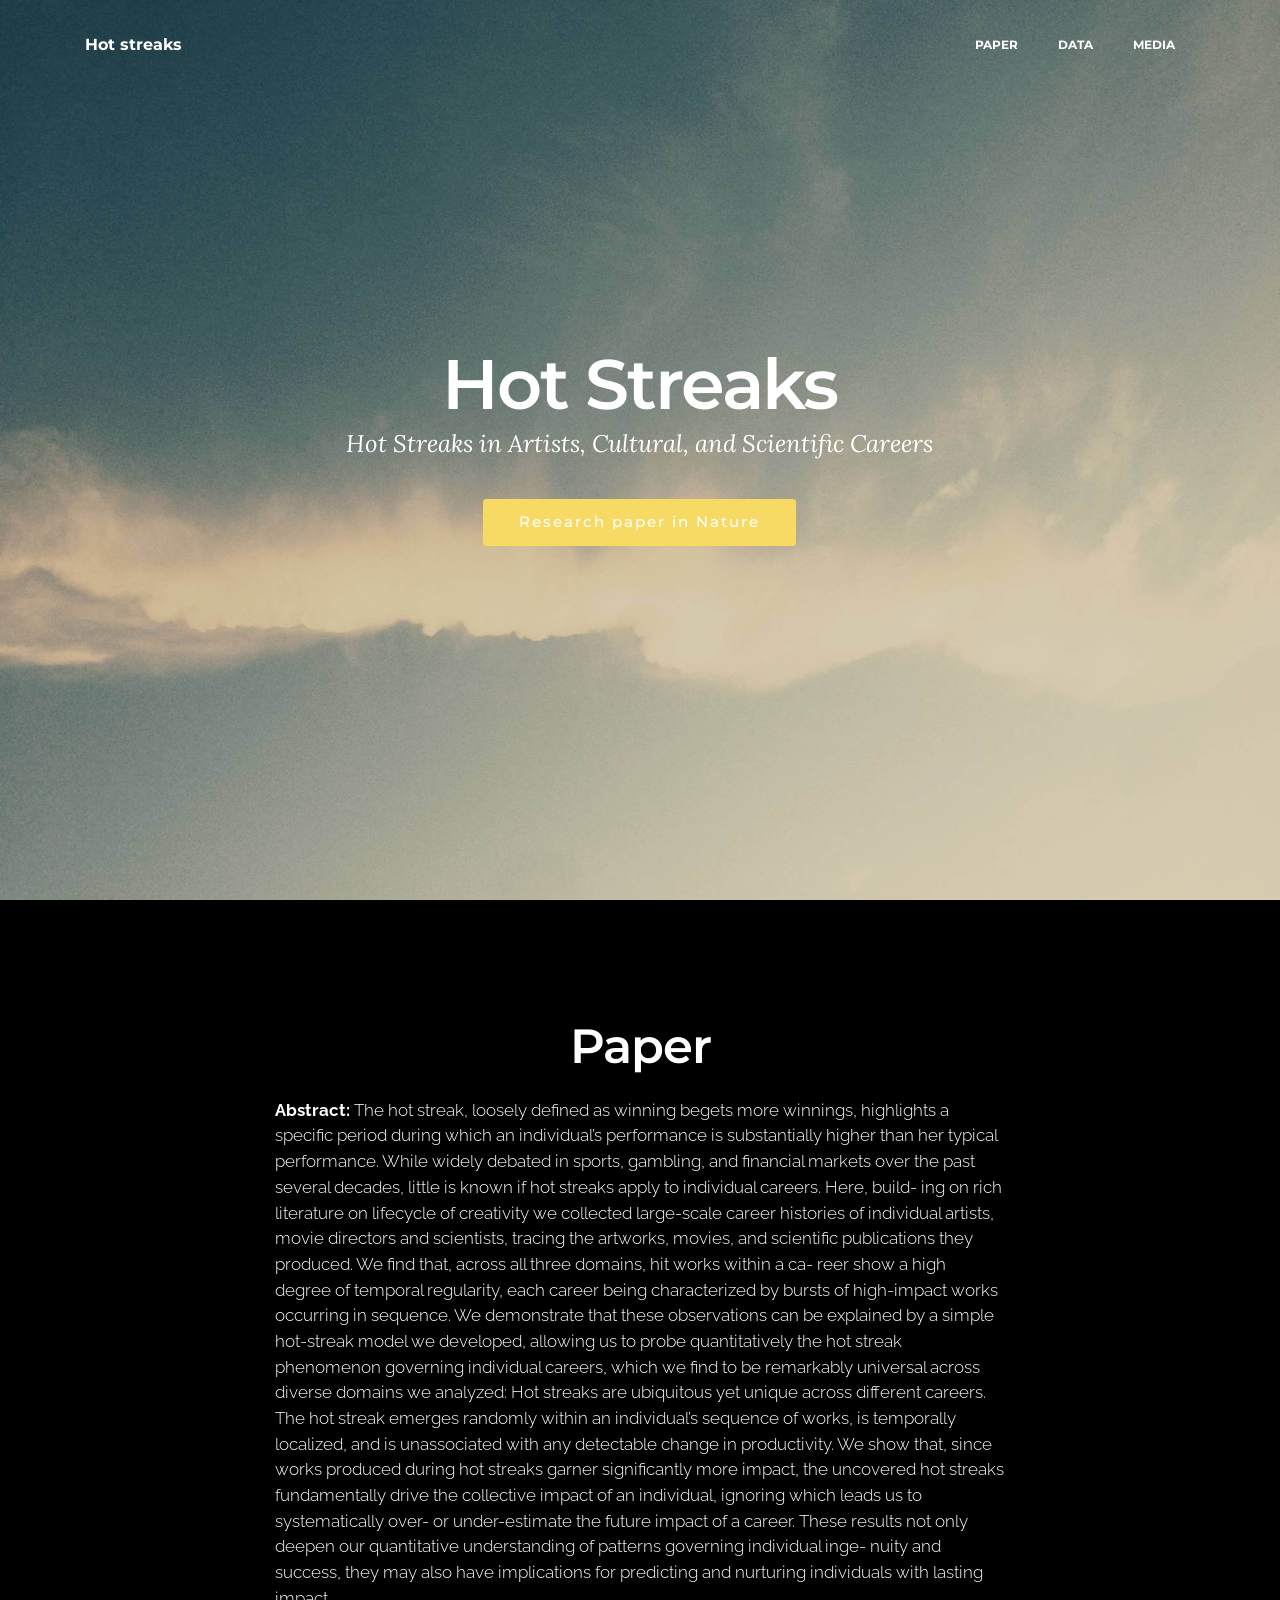
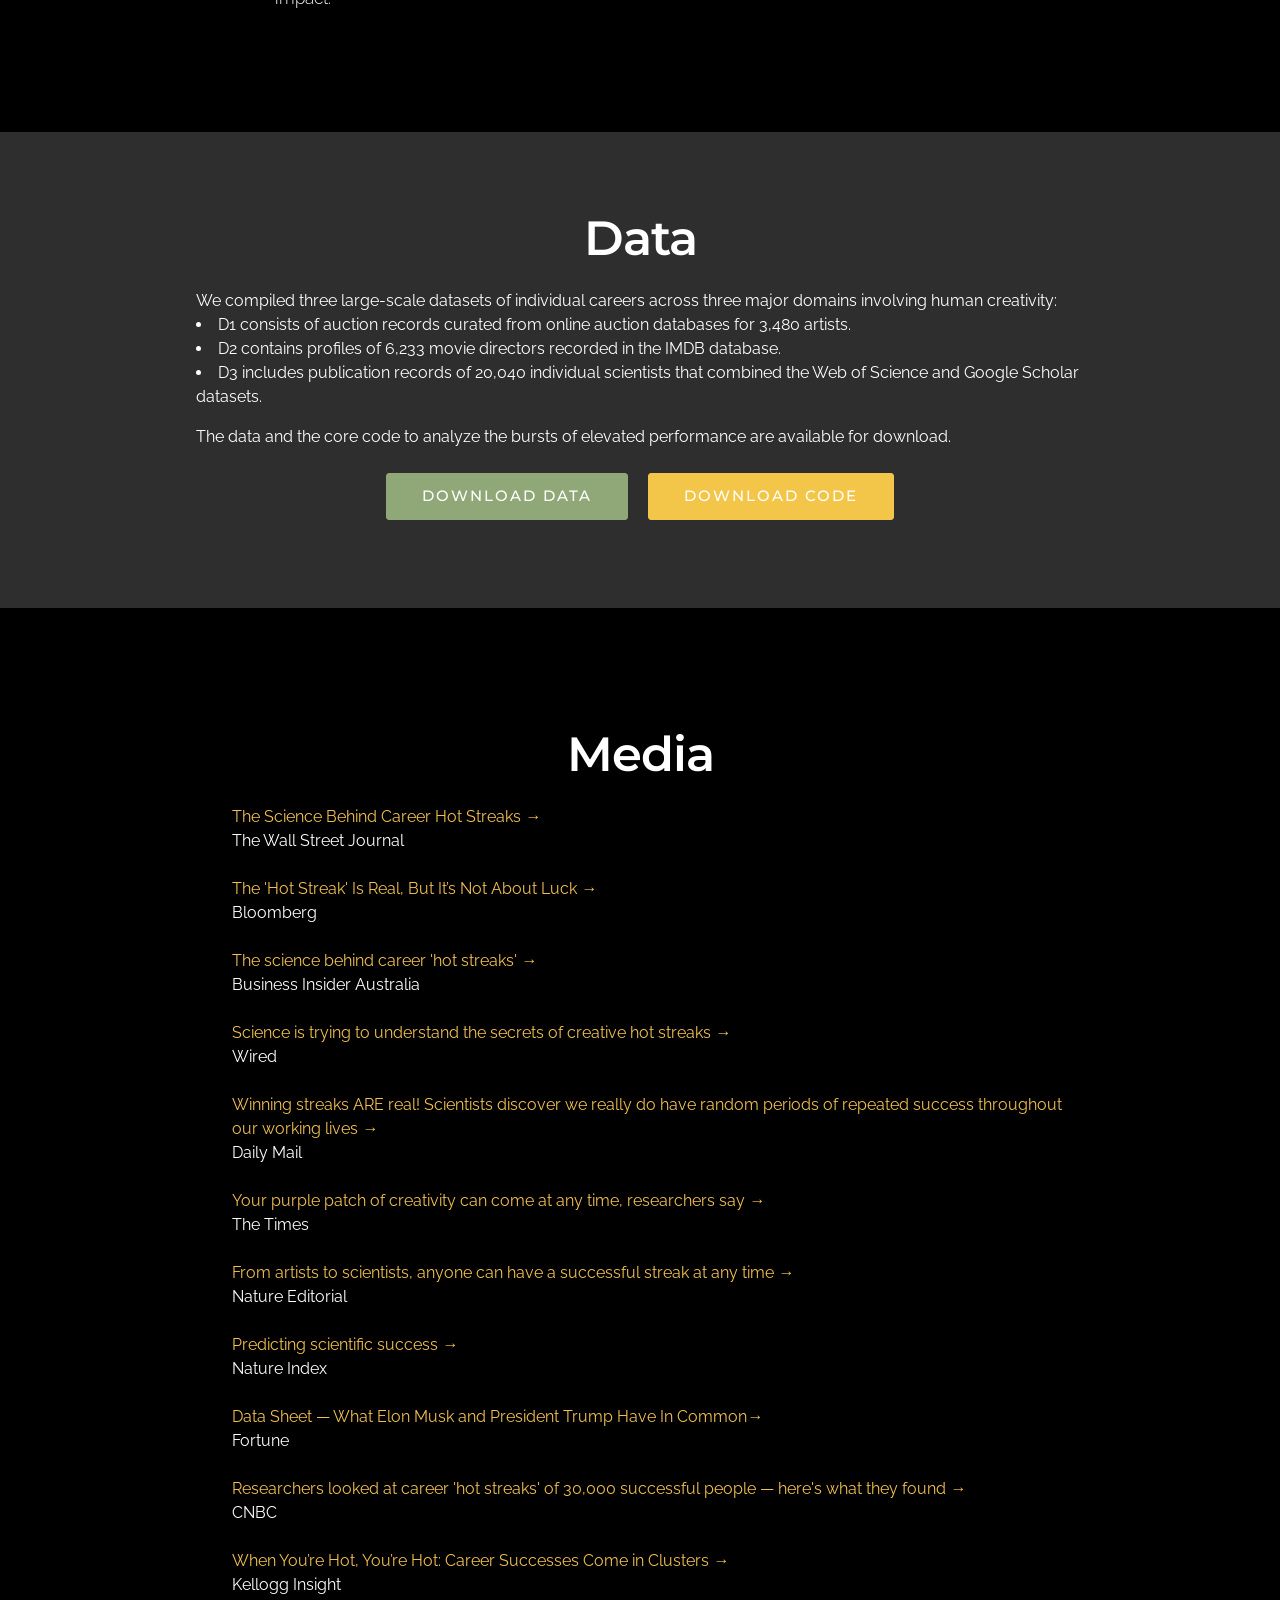
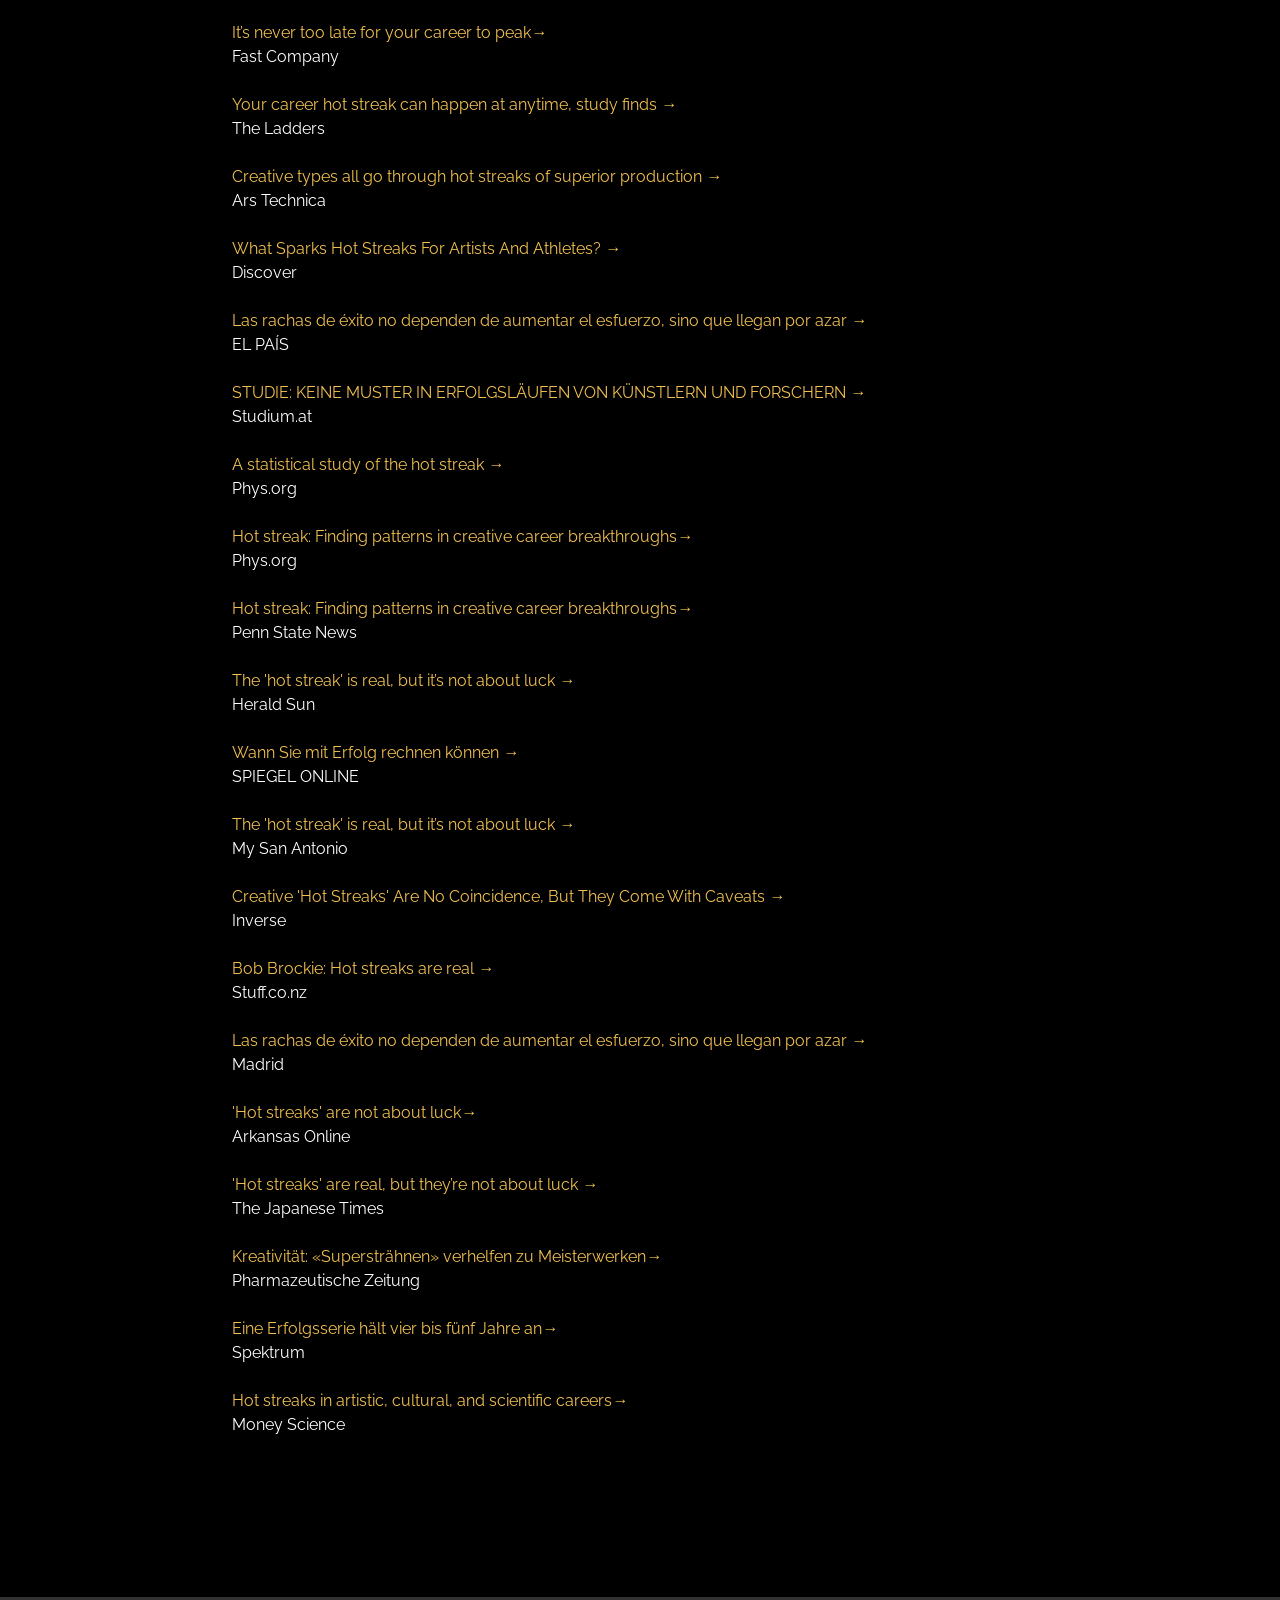
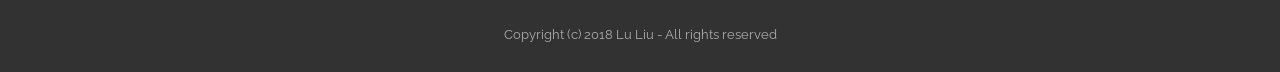
==== index.html @ cffd8dc0 "update" ====
<!DOCTYPE html>
<html >
<head>
  <!-- Site made with Mobirise Website Builder v4.7.2, https://mobirise.com -->
  <meta charset="UTF-8">
  <meta http-equiv="X-UA-Compatible" content="IE=edge">
  <meta name="viewport" content="width=device-width, initial-scale=1, minimum-scale=1">
  <meta name="description" content="">
  <title>Hot streaks</title>
  <link rel="stylesheet" href="assets/et-line-font-plugin/style.css">
  <link rel="stylesheet" href="https://fonts.googleapis.com/css?family=Montserrat:400,700">
  <link rel="stylesheet" href="https://fonts.googleapis.com/css?family=Raleway:100,100i,200,200i,300,300i,400,400i,500,500i,600,600i,700,700i,800,800i,900,900i">
  <link rel="stylesheet" href="https://fonts.googleapis.com/css?family=Lora:400,700,400italic,700italic&subset=latin">
  <link rel="stylesheet" href="assets/tether/tether.min.css">
  <link rel="stylesheet" href="assets/bootstrap/css/bootstrap.min.css">
  <link rel="stylesheet" href="assets/dropdown/css/style.css">
  <link rel="stylesheet" href="assets/animate.css/animate.min.css">
  <link rel="stylesheet" href="assets/theme/css/style.css">
  <link rel="stylesheet" href="assets/mobirise/css/mbr-additional.css" type="text/css">
  
  
    
</head>
<body>
<section id="menu-2" data-rv-view="0">

    <nav class="navbar navbar-dropdown transparent navbar-fixed-top bg-color">
        <div class="container">

            <div class="mbr-table">
                <div class="mbr-table-cell">
                <div class="navbar-brand">
                        <a class="navbar-caption">Hot streaks</a>
                </div>
                </div>
                <div class="mbr-table-cell">

                    <button class="navbar-toggler pull-xs-right hidden-md-up" type="button" data-toggle="collapse" data-target="#exCollapsingNavbar">
                        <div class="hamburger-icon"></div>
                    </button>


                    <ul class="nav-dropdown collapse pull-xs-right nav navbar-nav navbar-toggleable-sm" id="exCollapsingNavbar"><li class="nav-item"><a class="nav-link link" href="#media">MEDIA</a></li></ul>
                    <ul class="nav-dropdown collapse pull-xs-right nav navbar-nav navbar-toggleable-sm" id="exCollapsingNavbar"><li class="nav-item"><a class="nav-link link" href="#Data">DATA</a></li></ul>
                    <ul class="nav-dropdown collapse pull-xs-right nav navbar-nav navbar-toggleable-sm" id="exCollapsingNavbar"><li class="nav-item"><a class="nav-link link" href="#papers">PAPER</a></li></ul>
                    
                    <button hidden="" class="navbar-toggler navbar-close" type="button" data-toggle="collapse" data-target="#exCollapsingNavbar">
                        <div class="close-icon"></div>
                    </button>

                </div>
            </div>

        </div>
    </nav>
</section>

<!--<section class="engine"><a href="https://arxiv.org/abs/1712.01804">Head</a></section> -->

<section class="mbr-section mbr-section-hero mbr-section-full mbr-parallax-background mbr-after-navbar" id="header1-3" data-rv-view="2" style="background-image: url(assets/images/jumbotron.jpg);">

    <div class="mbr-table-cell">

        <div class="container">
            <div class="row">
                <div class="mbr-section col-md-10 col-md-offset-1 text-xs-center">
                    <h1 class="mbr-section-title display-1">Hot Streaks</h1>
                    <p class="mbr-section-lead lead">Hot Streaks in Artists, Cultural, and Scientific Careers</p> 
                    <div class="mbr-section-btn"><a class="btn btn-lg btn-primary" href="https://www.nature.com/articles/s41586-018-0315-8">Research paper in Nature</a> </div>
                </div>
            </div>
        </div>
    </div>

    

</section>

<section class="mbr-section article" id="msg-box8-8" data-rv-view="5" style="background-color: rgb(0, 0, 0); padding-top: 120px; padding-bottom: 120px;">
    <div class="container" >
        <div class="row" id = 'papers'>
            <div class="col-md-8 col-md-offset-2 text-xs-center">
                <h4 class="mbr-section-title display-2">Paper</h4>
                <div class="lead"><p><strong>Abstract:</strong> The hot streak, loosely defined as winning begets more winnings, highlights a specific period during which an individual’s performance is substantially higher than her typical performance. While widely debated in sports, gambling, and financial markets over the past several decades, little is known if hot streaks apply to individual careers. Here, build- ing on rich literature on lifecycle of creativity we collected large-scale career histories of individual artists, movie directors and scientists, tracing the artworks, movies, and scientific publications they produced. We find that, across all three domains, hit works within a ca- reer show a high degree of temporal regularity, each career being characterized by bursts of high-impact works occurring in sequence. We demonstrate that these observations can be explained by a simple hot-streak model we developed, allowing us to probe quantitatively the hot streak phenomenon governing individual careers, which we find to be remarkably universal across diverse domains we analyzed: Hot streaks are ubiquitous yet unique across different careers. The hot streak emerges randomly within an individual’s sequence of works, is temporally localized, and is unassociated with any detectable change in productivity. We show that, since works produced during hot streaks garner significantly more impact, the uncovered hot streaks fundamentally drive the collective impact of an individual, ignoring which leads us to systematically over- or under-estimate the future impact of a career. These results not only deepen our quantitative understanding of patterns governing individual inge- nuity and success, they may also have implications for predicting and nurturing individuals with lasting impact.</p></div>
                
            </div>
        </div>
    </div>

</section>

<section class="mbr-cards mbr-section mbr-section-nopadding" id="features2-f" data-rv-view="165" style="background-color: rgb(255, 255, 255);">

        

    <div class="mbr-cards-row row striped" id = 'Data'>

        <div class="mbr-cards-col col-xs-12 col-lg-3" style="padding-top: 80px; padding-bottom: 80px;">
            <div class="container">
                <div class="card cart-block">
                        <div class="card-block">
                        <h4 class="mbr-section-title display-2">Data</h4>
                        <p class="card-text">We compiled three large-scale datasets of individual careers across three major domains involving human creativity: 
                        <li class="card-text">
                            D1 consists of auction records curated from online auction databases for 3,480 artists.
                        </li>
                        <li class="card-text">
                            D2 contains profiles of 6,233 movie directors recorded in the IMDB database.
                        </li>
                        <li class="card-text">
                            D3 includes publication records of 20,040 individual scientists that combined the Web of Science and Google Scholar datasets.
                        </li>

                        </p>
                        <p class="card-text">The data and the core code to analyze the bursts of elevated performance are available for download.</p>
                      </br>
                        <div class="mbr-section-btn">
                          <a class="btn btn-lg btn-success" href="data.zip">DOWNLOAD DATA</a> 
                          <a class="btn btn-lg btn-warning" href="code_bursts.py">DOWNLOAD CODE</a>
                        </div>
                    </div>
                </div>
            </div>
        </div>
        
    </div>
</section>

<section class="mbr-section article" id="msg-box8-8" data-rv-view="5" style="background-color: rgb(0, 0, 0); padding-top: 120px; padding-bottom: 120px;">
    <div class="container" id = "media">
            <div class="col-md-8 col-md-offset-2 text-xs-center">
                <h4 class="mbr-section-title display-2">Media</h4>
            </div>
                <div class="col-md-10 col-md-offset-1 text-xs-left">
                  <ul style="list-style-type: none; color:white;" >
                    <br>

                    <li><a href="https://www.wsj.com/articles/the-science-behind-career-hot-streaks-1533914833">The Science Behind Career Hot Streaks <span class="passthrough">&rarr;</span></a>
                    <li>The Wall Street Journal
                    <li></br>  

                    <li><a href="https://www.bloomberg.com/news/articles/2018-07-13/hot-streaks-in-art-and-science-are-not-just-luck">The 'Hot Streak' Is Real, But It’s Not About Luck <span class="passthrough">&rarr;</span></a>
                    <li>Bloomberg
                    <li></br>  

                     <li><a href="https://www.businessinsider.com.au/science-hot-streak-careers-jobs-2018-7">The science behind career 'hot streaks' <span class="passthrough">&rarr;</span></a>
                    <li>Business Insider Australia
                    <li></br>  

                    <li><a href="http://www.wired.co.uk/article/creative-hot-streaks-science-film-music-art">Science is trying to understand the secrets of creative hot streaks <span class="passthrough">&rarr;</span></a>
                    <li>Wired
                    <li></br>  

                    <li><a href="http://www.dailymail.co.uk/sciencetech/article-5942399/Scientists-discover-really-periods-repeated-success-lives-random.html">Winning streaks ARE real! Scientists discover we really do have random periods of repeated success throughout our working lives <span class="passthrough">&rarr;</span></a>
                    <li>Daily Mail
                    <li></br>

                    <li><a href="https://www.thetimes.co.uk/article/your-purple-patch-of-creativity-can-come-at-any-time-researchers-say-msll8mjnr">Your purple patch of creativity can come at any time, researchers say <span class="passthrough">&rarr;</span></a>
                    <li>The Times
                    <li></br>  

                    <li><a href="https://www.nature.com/articles/d41586-018-05682-0">From artists to scientists, anyone can have a successful streak at any time <span class="passthrough">&rarr;</span></a>
                    <li>Nature Editorial
                    <li></br>

                    <li><a href="https://www.nature.com/articles/d41586-018-06627-3">Predicting scientific success <span class="passthrough">&rarr;</span></a>
                    <li>Nature Index
                    <li></br>
                    
                    <li><a href="http://fortune.com/2018/08/20/data-sheet-elon-musk-president-trump-tweets/">Data Sheet — What Elon Musk and President Trump Have In Common<span class="passthrough">&rarr;</span></a>
                    <li>Fortune
                    <li></br>  

                    <li><a href="https://www.cnbc.com/2018/09/18/study-there-are-key-patterns-when-it-comes-to-career-hot-streaks.html">Researchers looked at career 'hot streaks' of 30,000 successful people —  here's what they found <span class="passthrough">&rarr;</span></a>
                    <li>CNBC
                    <li></br>  

                    <li><a href="https://insight.kellogg.northwestern.edu/article/career-hot-streaks">When You’re Hot, You’re Hot: Career Successes Come in Clusters <span class="passthrough">&rarr;</span></a>
                    <li>Kellogg Insight
                    <li></br>

                    <li><a href="https://www.fastcompany.com/90234339/its-never-too-late-for-your-career-to-peak">It’s never too late for your career to peak<span class="passthrough">&rarr;</span></a>
                    <li>Fast Company
                    <li></br>  

                    <li><a href="https://www.theladders.com/career-advice/your-career-hot-streak-can-happen-at-anytime-study-finds">Your career hot streak can happen at anytime, study finds <span class="passthrough">&rarr;</span></a>
                    <li>The Ladders
                    <li></br>

                    <li><a href="https://arstechnica.com/science/2018/07/what-do-scientists-artists-and-filmmakers-have-in-common-hot-streaks/">Creative types all go through hot streaks of superior production <span class="passthrough">&rarr;</span></a>
                    <li>Ars Technica
                    <li></br>

                    <li><a href="http://blogs.discovermagazine.com/d-brief/2018/07/11/the-nature-of-hot-streaks/">What Sparks Hot Streaks For Artists And Athletes? <span class="passthrough">&rarr;</span></a>
                    <li>Discover
                      <li></br>

                    <li><a href="https://elpais.com/elpais/2018/07/10/ciencia/1531222104_608001.html">Las rachas de éxito no dependen de aumentar el esfuerzo, sino que llegan por azar <span class="passthrough">&rarr;</span></a>
                    <li>EL PAÍS
                    <li></br>  

                    <li><a href="https://www.studium.at/studie-keine-muster-erfolgslaeufen-kuenstlern-und-forschern">STUDIE: KEINE MUSTER IN ERFOLGSLÄUFEN VON KÜNSTLERN UND FORSCHERN <span class="passthrough">&rarr;</span></a>
                    <li>Studium.at 
                    <li></br>  

                    <li><a href="https://phys.org/news/2018-07-statistical-hot-streak.html">A statistical study of the hot streak <span class="passthrough">&rarr;</span></a>
                    <li>Phys.org
                    <li></br>  

                   <li><a href="https://phys.org/news/2018-09-hot-streak-patterns-creative-career.html">Hot streak: Finding patterns in creative career breakthroughs<span class="passthrough">&rarr;</span></a>
                    <li>Phys.org
                    <li></br>  

                    <li><a href="https://news.psu.edu/story/535062/2018/09/06/research/hot-streak-finding-patterns-creative-career-breakthroughs">Hot streak: Finding patterns in creative career breakthroughs<span class="passthrough">&rarr;</span></a>
                    <li>Penn State News
                    <li></br> 
                    
                    <li><a href="https://www.heraldsun.com/opinion/article214920305.html">The 'hot streak' is real, but it’s not about luck <span class="passthrough">&rarr;</span></a>
                    <li>Herald Sun
                    <li></br>  

                    <li><a href="http://www.spiegel.de/wissenschaft/mensch/karriere-studie-wann-sie-mit-erfolg-im-beruf-rechnen-koennen-a-1217902.html#ref=rss">Wann Sie mit Erfolg rechnen können <span class="passthrough">&rarr;</span></a>
                    <li>SPIEGEL ONLINE
                    <li></br>  

                    <li><a href="https://www.mysanantonio.com/business/national/article/The-hot-streak-is-real-but-it-s-not-13073751.php">The 'hot streak' is real, but it’s not about luck <span class="passthrough">&rarr;</span></a>
                    <li>My San Antonio
                    <li></br>  

                    <li><a href="https://www.inverse.com/article/46980-creativity-hot-streak-analysis">Creative 'Hot Streaks' Are No Coincidence, But They Come With Caveats <span class="passthrough">&rarr;</span></a>
                    <li>Inverse
                    <li></br>  

                    <li><a href="https://www.stuff.co.nz/science/105981160/Bob-Brockie-Hot-streaks-are-real">Bob Brockie: Hot streaks are real <span class="passthrough">&rarr;</span></a>
                    <li>Stuff.co.nz
                    <li></br>  

                    <li><a href="http://www.madrimasd.org/notiweb/noticias/las-rachas-exito-no-dependen-aumentar-esfuerzo-sino-que-llegan-por-azar">Las rachas de éxito no dependen de aumentar el esfuerzo, sino que llegan por azar <span class="passthrough">&rarr;</span></a>
                    <li>Madrid
                    <li></br> 

                    <li><a href="http://www.arkansasonline.com/news/2018/jul/22/hot-streaks-are-not-about-luck-20180722/">'Hot streaks' are not about luck<span class="passthrough">&rarr;</span></a>
                    <li>Arkansas Online
                    <li></br>   

                    <li><a href="https://www.japantimes.co.jp/opinion/2018/07/21/commentary/world-commentary/hot-streaks-real-theyre-not-luck/#.W1tyythKgWI">'Hot streaks' are real, but they’re not about luck <span class="passthrough">&rarr;</span></a>
                    <li>The Japanese Times
                    <li></br>   

                    <li><a href="https://www.pharmazeutische-zeitung.de/index.php?id=77575">Kreativität: «Supersträhnen» verhelfen zu Meisterwerken<span class="passthrough">&rarr;</span></a>
                    <li>Pharmazeutische Zeitung
                    <li></br>    

                    <li><a href="https://www.spektrum.de/news/eine-erfolgsserie-haelt-vier-bis-fuenf-jahre-an/1590194">Eine Erfolgsserie hält vier bis fünf Jahre an<span class="passthrough">&rarr;</span></a>
                    <li>Spektrum
                    <li></br> 

                    <li><a href="http://www.moneyscience.com/pg/blog/ComplexityDigest/read/829981/hot-streaks-in-artistic-cultural-and-scientific-careers">Hot streaks in artistic, cultural, and scientific careers<span class="passthrough">&rarr;</span></a>
                    <li>Money Science
                    <li></br>  


                  </ul> 
                </div>
            </div>
    </div>

</section>

<footer class="mbr-small-footer mbr-section mbr-section-nopadding" id="footer1-1" data-rv-view="8" style="background-color: rgb(50, 50, 50); padding-top: 1.75rem; padding-bottom: 1.75rem;">
    
    <div class="container text-xs-center">
        <p>Copyright (c) 2018 Lu Liu - All rights reserved</p>
    </div>
</footer>


  <script src="assets/web/assets/jquery/jquery.min.js"></script>
  <script src="assets/tether/tether.min.js"></script>
  <script src="assets/bootstrap/js/bootstrap.min.js"></script>
  <script src="assets/dropdown/js/script.min.js"></script>
  <script src="assets/touch-swipe/jquery.touch-swipe.min.js"></script>
  <script src="assets/viewport-checker/jquery.viewportchecker.js"></script>
  <script src="assets/jarallax/jarallax.js"></script>
  <script src="assets/smooth-scroll/smooth-scroll.js"></script>
  <script src="assets/theme/js/script.js"></script>
  
  
  <input name="animation" type="hidden">
  </body>
</html>
---- assets/et-line-font-plugin/style.css ----
@font-face {
	font-family: 'et-line';
	src:url('fonts/et-line.eot');
	src:url('fonts/et-line.eot?#iefix') format('embedded-opentype'),
		url('fonts/et-line.woff') format('woff'),
		url('fonts/et-line.ttf') format('truetype'),
		url('fonts/et-line.svg#et-line') format('svg');
	font-weight: normal;
	font-style: normal;
}

/* Use the following CSS code if you want to use data attributes for inserting your icons */
.etl-icon, [data-icon]:before {
	font-family: 'et-line';
	content: attr(data-icon);
	speak: none;
	font-weight: normal;
	font-variant: normal;
	text-transform: none;
	line-height: 1;
	-webkit-font-smoothing: antialiased;
	-moz-osx-font-smoothing: grayscale;
	display:inline-block;
}

/* Use the following CSS code if you want to have a class per icon */
/*
Instead of a list of all class selectors,
you can use the generic selector below, but it's slower:
[class*="icon-"] {
*/
.icon-mobile, .icon-laptop, .icon-desktop, .icon-tablet, .icon-phone, .icon-document, .icon-documents, .icon-search, .icon-clipboard, .icon-newspaper, .icon-notebook, .icon-book-open, .icon-browser, .icon-calendar, .icon-presentation, .icon-picture, .icon-pictures, .icon-video, .icon-camera, .icon-printer, .icon-toolbox, .icon-briefcase, .icon-wallet, .icon-gift, .icon-bargraph, .icon-grid, .icon-expand, .icon-focus, .icon-edit, .icon-adjustments, .icon-ribbon, .icon-hourglass, .icon-lock, .icon-megaphone, .icon-shield, .icon-trophy, .icon-flag, .icon-map, .icon-puzzle, .icon-basket, .icon-envelope, .icon-streetsign, .icon-telescope, .icon-gears, .icon-key, .icon-paperclip, .icon-attachment, .icon-pricetags, .icon-lightbulb, .icon-layers, .icon-pencil, .icon-tools, .icon-tools-2, .icon-scissors, .icon-paintbrush, .icon-magnifying-glass, .icon-circle-compass, .icon-linegraph, .icon-mic, .icon-strategy, .icon-beaker, .icon-caution, .icon-recycle, .icon-anchor, .icon-profile-male, .icon-profile-female, .icon-bike, .icon-wine, .icon-hotairballoon, .icon-globe, .icon-genius, .icon-map-pin, .icon-dial, .icon-chat, .icon-heart, .icon-cloud, .icon-upload, .icon-download, .icon-target, .icon-hazardous, .icon-piechart, .icon-speedometer, .icon-global, .icon-compass, .icon-lifesaver, .icon-clock, .icon-aperture, .icon-quote, .icon-scope, .icon-alarmclock, .icon-refresh, .icon-happy, .icon-sad, .icon-facebook, .icon-twitter, .icon-googleplus, .icon-rss, .icon-tumblr, .icon-linkedin, .icon-dribbble {
	font-family: 'et-line';
	speak: none;
	font-style: normal;
	font-weight: normal;
	font-variant: normal;
	text-transform: none;
	line-height: 1;
	-webkit-font-smoothing: antialiased;
	-moz-osx-font-smoothing: grayscale;
	display:inline-block;
}
.icon-mobile:before {
	content: "\e000";
}
.icon-laptop:before {
	content: "\e001";
}
.icon-desktop:before {
	content: "\e002";
}
.icon-tablet:before {
	content: "\e003";
}
.icon-phone:before {
	content: "\e004";
}
.icon-document:before {
	content: "\e005";
}
.icon-documents:before {
	content: "\e006";
}
.icon-search:before {
	content: "\e007";
}
.icon-clipboard:before {
	content: "\e008";
}
.icon-newspaper:before {
	content: "\e009";
}
.icon-notebook:before {
	content: "\e00a";
}
.icon-book-open:before {
	content: "\e00b";
}
.icon-browser:before {
	content: "\e00c";
}
.icon-calendar:before {
	content: "\e00d";
}
.icon-presentation:before {
	content: "\e00e";
}
.icon-picture:before {
	content: "\e00f";
}
.icon-pictures:before {
	content: "\e010";
}
.icon-video:before {
	content: "\e011";
}
.icon-camera:before {
	content: "\e012";
}
.icon-printer:before {
	content: "\e013";
}
.icon-toolbox:before {
	content: "\e014";
}
.icon-briefcase:before {
	content: "\e015";
}
.icon-wallet:before {
	content: "\e016";
}
.icon-gift:before {
	content: "\e017";
}
.icon-bargraph:before {
	content: "\e018";
}
.icon-grid:before {
	content: "\e019";
}
.icon-expand:before {
	content: "\e01a";
}
.icon-focus:before {
	content: "\e01b";
}
.icon-edit:before {
	content: "\e01c";
}
.icon-adjustments:before {
	content: "\e01d";
}
.icon-ribbon:before {
	content: "\e01e";
}
.icon-hourglass:before {
	content: "\e01f";
}
.icon-lock:before {
	content: "\e020";
}
.icon-megaphone:before {
	content: "\e021";
}
.icon-shield:before {
	content: "\e022";
}
.icon-trophy:before {
	content: "\e023";
}
.icon-flag:before {
	content: "\e024";
}
.icon-map:before {
	content: "\e025";
}
.icon-puzzle:before {
	content: "\e026";
}
.icon-basket:before {
	content: "\e027";
}
.icon-envelope:before {
	content: "\e028";
}
.icon-streetsign:before {
	content: "\e029";
}
.icon-telescope:before {
	content: "\e02a";
}
.icon-gears:before {
	content: "\e02b";
}
.icon-key:before {
	content: "\e02c";
}
.icon-paperclip:before {
	content: "\e02d";
}
.icon-attachment:before {
	content: "\e02e";
}
.icon-pricetags:before {
	content: "\e02f";
}
.icon-lightbulb:before {
	content: "\e030";
}
.icon-layers:before {
	content: "\e031";
}
.icon-pencil:before {
	content: "\e032";
}
.icon-tools:before {
	content: "\e033";
}
.icon-tools-2:before {
	content: "\e034";
}
.icon-scissors:before {
	content: "\e035";
}
.icon-paintbrush:before {
	content: "\e036";
}
.icon-magnifying-glass:before {
	content: "\e037";
}
.icon-circle-compass:before {
	content: "\e038";
}
.icon-linegraph:before {
	content: "\e039";
}
.icon-mic:before {
	content: "\e03a";
}
.icon-strategy:before {
	content: "\e03b";
}
.icon-beaker:before {
	content: "\e03c";
}
.icon-caution:before {
	content: "\e03d";
}
.icon-recycle:before {
	content: "\e03e";
}
.icon-anchor:before {
	content: "\e03f";
}
.icon-profile-male:before {
	content: "\e040";
}
.icon-profile-female:before {
	content: "\e041";
}
.icon-bike:before {
	content: "\e042";
}
.icon-wine:before {
	content: "\e043";
}
.icon-hotairballoon:before {
	content: "\e044";
}
.icon-globe:before {
	content: "\e045";
}
.icon-genius:before {
	content: "\e046";
}
.icon-map-pin:before {
	content: "\e047";
}
.icon-dial:before {
	content: "\e048";
}
.icon-chat:before {
	content: "\e049";
}
.icon-heart:before {
	content: "\e04a";
}
.icon-cloud:before {
	content: "\e04b";
}
.icon-upload:before {
	content: "\e04c";
}
.icon-download:before {
	content: "\e04d";
}
.icon-target:before {
	content: "\e04e";
}
.icon-hazardous:before {
	content: "\e04f";
}
.icon-piechart:before {
	content: "\e050";
}
.icon-speedometer:before {
	content: "\e051";
}
.icon-global:before {
	content: "\e052";
}
.icon-compass:before {
	content: "\e053";
}
.icon-lifesaver:before {
	content: "\e054";
}
.icon-clock:before {
	content: "\e055";
}
.icon-aperture:before {
	content: "\e056";
}
.icon-quote:before {
	content: "\e057";
}
.icon-scope:before {
	content: "\e058";
}
.icon-alarmclock:before {
	content: "\e059";
}
.icon-refresh:before {
	content: "\e05a";
}
.icon-happy:before {
	content: "\e05b";
}
.icon-sad:before {
	content: "\e05c";
}
.icon-facebook:before {
	content: "\e05d";
}
.icon-twitter:before {
	content: "\e05e";
}
.icon-googleplus:before {
	content: "\e05f";
}
.icon-rss:before {
	content: "\e060";
}
.icon-tumblr:before {
	content: "\e061";
}
.icon-linkedin:before {
	content: "\e062";
}
.icon-dribbble:before {
	content: "\e063";
}
---- assets/dropdown/css/style.css ----
.navbar-dropdown {
  left: 0;
  padding: 0;
  position: absolute;
  right: 0;
  top: 0;
  transition: all 0.45s ease;
  z-index: 1030; }
  .navbar-dropdown .navbar-brand {
    float: none;
    font-size: 0;
    padding: 1.25rem 0;
    position: relative;
    transition: padding 0.25s ease;
    white-space: nowrap; }
    .navbar-dropdown .navbar-brand::before {
      content: "";
      display: inline-block;
      height: 100%;
      vertical-align: middle; }
  .navbar-dropdown .navbar-logo,
  .navbar-dropdown .navbar-caption {
    display: inline-block;
    vertical-align: middle; }
  .navbar-dropdown .navbar-logo {
    margin-right: 0.8rem;
    transition: margin 0.3s ease-in-out; }
    .navbar-dropdown .navbar-logo img {
      height: 3.125rem;
      transition: all 0.3s ease-in-out; }
  .navbar-dropdown .mbr-table-cell {
    height: 5.625rem; }
  .navbar-dropdown .navbar-caption {
    font-family: "Montserrat";
    font-size: 1rem;
    font-weight: 700;
    white-space: normal; }
    .navbar-dropdown .navbar-caption, .navbar-dropdown .navbar-caption:hover {
      color: inherit;
      text-decoration: none; }
  .navbar-dropdown.navbar-fixed-top {
    position: fixed; }
  .navbar-dropdown.bg-color.transparent {
    background: none !important; }
  .navbar-dropdown.navbar-short .navbar-brand {
    padding: 0.625rem 0; }
  .navbar-dropdown.navbar-short .navbar-logo {
    margin-right: 0.5rem; }
    .navbar-dropdown.navbar-short .navbar-logo img {
      height: 2.375rem; }
  .navbar-dropdown.navbar-short .mbr-table-cell {
    height: 3.625rem; }
  .navbar-dropdown .navbar-close {
    left: 0.6875rem;
    position: fixed;
    top: 0.75rem;
    z-index: 1000; }
  .navbar-dropdown.opened {
    background: none !important; }
    .navbar-dropdown.opened .navbar-brand,
    .navbar-dropdown.opened .navbar-toggler {
      display: none; }
  .navbar-dropdown .hamburger-icon {
    content: "";
    width: 16px;
    -webkit-box-shadow: 0 -6px 0 1px,0 0 0 1px,0 6px 0 1px;
    -moz-box-shadow: 0 -6px 0 1px,0 0 0 1px,0 6px 0 1px;
    box-shadow: 0 -6px 0 1px,0 0 0 1px,0 6px 0 1px; }
  .navbar-dropdown .close-icon {
    position: relative;
    width: 21px;
    height: 21px;
    overflow: hidden; }
    .navbar-dropdown .close-icon::before, .navbar-dropdown .close-icon::after {
      content: '';
      position: absolute;
      height: 2px;
      width: 100%;
      top: 50%;
      left: 0;
      margin-top: -1px; }
    .navbar-dropdown .close-icon::before {
      transform: rotate(45deg);
      -ms-transform: rotate(45deg);
      -webkit-transform: rotate(45deg); }
    .navbar-dropdown .close-icon::after {
      transform: rotate(-45deg);
      -ms-transform: rotate(-45deg);
      -webkit-transform: rotate(-45deg); }

.dropdown-menu .dropdown-toggle[data-toggle="dropdown-submenu"]::after {
  border-bottom: 0.35em solid transparent;
  border-left: 0.35em solid;
  border-right: 0;
  border-top: 0.35em solid transparent;
  margin-left: 0.3rem; }

.dropdown-menu .dropdown-item:focus {
  outline: 0; }

.nav-dropdown {
  display: table !important;
  font-family: "Montserrat";
  font-size: 0.75rem;
  font-weight: 700;
  height: auto !important; }
  .nav-dropdown .nav-item {
    display: table-cell;
    float: none;
    vertical-align: middle; }
  .nav-dropdown .nav-btn {
    padding-left: 1rem; }
  .nav-dropdown .link {
    margin: 1.667em;
    padding: 0;
    transition: color .2s ease-in-out; }
    .nav-dropdown .link.dropdown-toggle {
      margin-right: 2.583em; }
      .nav-dropdown .link.dropdown-toggle::after {
        margin-left: .25rem;
        border-top: 0.35em solid;
        border-right: 0.35em solid transparent;
        border-left: 0.35em solid transparent;
        border-bottom: 0; }
      .nav-dropdown .link.dropdown-toggle::after {
        display: block;
        margin-top: -0.1667em;
        position: absolute;
        right: 1.3333em;
        top: 50%; }
      .nav-dropdown .link.dropdown-toggle[aria-expanded="true"] {
        margin: 0;
        padding: 1.667em 2.583em 1.667em 1.667em; }
  .nav-dropdown .link::after,
  .nav-dropdown .dropdown-item::after {
    color: inherit; }
  .nav-dropdown .btn {
    font-size: 0.75rem;
    font-weight: 700;
    letter-spacing: 0;
    margin-bottom: 0;
    padding-left: 1.25rem;
    padding-right: 1.25rem; }
  .nav-dropdown .dropdown-menu {
    border-radius: 0;
    border: 0;
    left: 0;
    margin: 0;
    padding-bottom: 1.25rem;
    padding-top: 1.25rem; }
  .nav-dropdown .dropdown-submenu {
    left: 100%;
    margin-left: 0.125rem;
    margin-top: -1.25rem;
    top: 0; }
  .nav-dropdown .dropdown-item {
    font-size: 0.8125rem;
    font-weight: 500;
    line-height: 2;
    padding: 0.3846em 4.615em 0.3846em 1.5385em;
    position: relative;
    transition: color .2s ease-in-out, background-color .2s ease-in-out; }
    .nav-dropdown .dropdown-item::after {
      margin-top: -0.3077em;
      position: absolute;
      right: 1.1538em;
      top: 50%; }
    .nav-dropdown .dropdown-item:focus, .nav-dropdown .dropdown-item:hover {
      background: none; }

@media (max-width: 767px) {
  .nav-dropdown.navbar-toggleable-sm {
    bottom: 0;
    display: none;
    left: 0;
    overflow-x: hidden;
    position: fixed;
    top: 0;
    transform: translateX(-100%);
    -ms-transform: translateX(-100%);
    -webkit-transform: translateX(-100%);
    width: 18.75rem;
    z-index: 999; } }
.nav-dropdown.navbar-toggleable-xl {
  bottom: 0;
  display: none;
  left: 0;
  overflow-x: hidden;
  position: fixed;
  top: 0;
  transform: translateX(-100%);
  -ms-transform: translateX(-100%);
  -webkit-transform: translateX(-100%);
  width: 18.75rem;
  z-index: 999; }

.nav-dropdown-sm {
  display: block !important;
  overflow-x: hidden;
  overflow: auto;
  padding-top: 3.875rem; }
  .nav-dropdown-sm::after {
    content: "";
    display: block;
    height: 3rem;
    width: 100%; }
  .nav-dropdown-sm.collapse.in ~ .navbar-close {
    display: block !important; }
  .nav-dropdown-sm.collapsing, .nav-dropdown-sm.collapse.in {
    transform: translateX(0);
    -ms-transform: translateX(0);
    -webkit-transform: translateX(0);
    transition: all 0.25s ease-out;
    -webkit-transition: all 0.25s ease-out; }
  .nav-dropdown-sm.collapsing[aria-expanded="false"] {
    transform: translateX(-100%);
    -ms-transform: translateX(-100%);
    -webkit-transform: translateX(-100%); }
  .nav-dropdown-sm .nav-item {
    display: block;
    margin-left: 0 !important;
    padding-left: 0; }
  .nav-dropdown-sm .link,
  .nav-dropdown-sm .dropdown-item {
    border-top: 1px dotted rgba(255, 255, 255, 0.1);
    font-size: 0.8125rem;
    line-height: 1.6;
    margin: 0 !important;
    padding: 0.875rem 2.4rem 0.875rem 1.5625rem !important;
    position: relative;
    white-space: normal; }
    .nav-dropdown-sm .link:focus, .nav-dropdown-sm .link:hover,
    .nav-dropdown-sm .dropdown-item:focus,
    .nav-dropdown-sm .dropdown-item:hover {
      background: rgba(0, 0, 0, 0.2) !important; }
  .nav-dropdown-sm .nav-btn {
    position: relative;
    padding: 1.5625rem 1.5625rem 0 1.5625rem; }
    .nav-dropdown-sm .nav-btn::before {
      border-top: 1px dotted rgba(255, 255, 255, 0.1);
      content: "";
      left: 0;
      position: absolute;
      top: 0;
      width: 100%; }
    .nav-dropdown-sm .nav-btn + .nav-btn {
      padding-top: 0.625rem; }
      .nav-dropdown-sm .nav-btn + .nav-btn::before {
        display: none; }
  .nav-dropdown-sm .btn {
    padding: 0.625rem 0; }
  .nav-dropdown-sm .dropdown-toggle::after {
    position: absolute;
    right: 1.25rem;
    top: 50%;
    margin-top: -0.154em; }
  .nav-dropdown-sm .dropdown-toggle[data-toggle="dropdown-submenu"]::after {
    margin-left: .25rem;
    border-top: 0.35em solid;
    border-right: 0.35em solid transparent;
    border-left: 0.35em solid transparent;
    border-bottom: 0; }
  .nav-dropdown-sm .dropdown-toggle[data-toggle="dropdown-submenu"][aria-expanded="true"]::after {
    border-top: 0;
    border-right: 0.35em solid transparent;
    border-left: 0.35em solid transparent;
    border-bottom: 0.35em solid; }
  .nav-dropdown-sm .dropdown-menu {
    margin: 0;
    padding: 0;
    position: relative;
    top: 0;
    left: 0;
    width: 100%;
    border: 0;
    float: none;
    border-radius: 0;
    background: none; }

.is-builder .nav-dropdown.collapsing {
  transition: none !important; }

/*# sourceMappingURL=style.css.map */
---- assets/mobirise/css/mbr-additional.css ----
@import url(https://fonts.googleapis.com/css?family=Montserrat:400,700);
@import url(https://fonts.googleapis.com/css?family=Lora:400,700);
@import url(https://fonts.googleapis.com/css?family=Raleway:400,300,700);



body,
input,
textarea,
.mbr-company .list-group-text {
  font-family: 'Raleway', sans-serif;
}
.mbr-footer-content li,
.mbr-footer .mbr-contacts li {
  font-family: 'Raleway', sans-serif;
}
.btn,
.alert,
h1,
h2,
h3,
h4,
h5,
h6,
.h1,
.h2,
.h3,
.h4,
.h5,
.h6,
.display-1,
.display-2,
.display-3,
.display-4,
.mbr-figure .mbr-figure-caption,
.mbr-gallery-title,
.mbr-map [data-state-details],
.mbr-price {
  font-family: 'Montserrat', sans-serif;
}
.mbr-footer-content h1,
.mbr-footer .mbr-contacts h1,
.mbr-footer-content h2,
.mbr-footer .mbr-contacts h2,
.mbr-footer-content h3,
.mbr-footer .mbr-contacts h3,
.mbr-footer-content h4,
.mbr-footer .mbr-contacts h4,
.mbr-footer-content p strong,
.mbr-footer .mbr-contacts p strong,
.mbr-footer-content strong,
.mbr-footer .mbr-contacts strong {
  font-family: 'Montserrat', sans-serif;
}
.btn-sm,
.lead a,
.lead blockquote,
.mbr-section-subtitle,
.mbr-section-hero .mbr-section-lead,
.mbr-cards .card-subtitle,
.mbr-testimonial .card-block {
  font-family: 'Lora', serif;
}
.mbr-author-name {
  font-family: 'Montserrat', sans-serif;
}
.mbr-author-desc {
  font-family: 'Lora', serif;
}
.mbr-plan-title {
  font-family: 'Montserrat', sans-serif;
}
.mbr-plan-subtitle,
.mbr-plan-price-desc {
  font-family: 'Lora', serif;
}
.bg-primary {
  background-color: #f7da64 !important;
}
.bg-success {
  background-color: #90a878 !important;
}
.bg-info {
  background-color: #7e9b9f !important;
}
.bg-warning {
  background-color: #f3c649 !important;
}
.bg-danger {
  background-color: #f28281 !important;
}
.btn-primary {
  background-color: #f7da64;
  border-color: #f7da64;
  color: #ffffff;
}
.btn-primary:hover,
.btn-primary:focus,
.btn-primary.focus,
.btn-primary:active,
.btn-primary.active {
  color: #ffffff;
  background-color: #f3c91b;
  border-color: #f3c91b;
}
.btn-primary.disabled,
.btn-primary:disabled {
  color: #ffffff !important;
  background-color: #f3c91b !important;
  border-color: #f3c91b !important;
}
.btn-secondary {
  background-color: #bfcecb;
  border-color: #bfcecb;
  color: #ffffff;
}
.btn-secondary:hover,
.btn-secondary:focus,
.btn-secondary.focus,
.btn-secondary:active,
.btn-secondary.active {
  color: #ffffff;
  background-color: #94ada8;
  border-color: #94ada8;
}
.btn-secondary.disabled,
.btn-secondary:disabled {
  color: #ffffff !important;
  background-color: #94ada8 !important;
  border-color: #94ada8 !important;
}
.btn-info {
  background-color: #7e9b9f;
  border-color: #7e9b9f;
  color: #ffffff;
}
.btn-info:hover,
.btn-info:focus,
.btn-info.focus,
.btn-info:active,
.btn-info.active {
  color: #ffffff;
  background-color: #597478;
  border-color: #597478;
}
.btn-info.disabled,
.btn-info:disabled {
  color: #ffffff !important;
  background-color: #597478 !important;
  border-color: #597478 !important;
}
.btn-success {
  background-color: #90a878;
  border-color: #90a878;
  color: #ffffff;
}
.btn-success:hover,
.btn-success:focus,
.btn-success.focus,
.btn-success:active,
.btn-success.active {
  color: #ffffff;
  background-color: #6a8153;
  border-color: #6a8153;
}
.btn-success.disabled,
.btn-success:disabled {
  color: #ffffff !important;
  background-color: #6a8153 !important;
  border-color: #6a8153 !important;
}
.btn-warning {
  background-color: #f3c649;
  border-color: #f3c649;
  color: #ffffff;
}
.btn-warning:hover,
.btn-warning:focus,
.btn-warning.focus,
.btn-warning:active,
.btn-warning.active {
  color: #ffffff;
  background-color: #e1a90f;
  border-color: #e1a90f;
}
.btn-warning.disabled,
.btn-warning:disabled {
  color: #ffffff !important;
  background-color: #e1a90f !important;
  border-color: #e1a90f !important;
}
.btn-danger {
  background-color: #f28281;
  border-color: #f28281;
  color: #ffffff;
}
.btn-danger:hover,
.btn-danger:focus,
.btn-danger.focus,
.btn-danger:active,
.btn-danger.active {
  color: #ffffff;
  background-color: #eb3d3c;
  border-color: #eb3d3c;
}
.btn-danger.disabled,
.btn-danger:disabled {
  color: #ffffff !important;
  background-color: #eb3d3c !important;
  border-color: #eb3d3c !important;
}
.btn-primary-outline {
  background: none;
  border-color: #e9bd0c;
  color: #e9bd0c;
}
.btn-primary-outline:hover,
.btn-primary-outline:focus,
.btn-primary-outline.focus,
.btn-primary-outline:active,
.btn-primary-outline.active {
  color: #ffffff;
  background-color: #f7da64;
  border-color: #f7da64;
}
.btn-primary-outline.disabled,
.btn-primary-outline:disabled {
  color: #ffffff !important;
  background-color: #f7da64 !important;
  border-color: #f7da64 !important;
}
.btn-secondary-outline {
  background: none;
  border-color: #85a29c;
  color: #85a29c;
}
.btn-secondary-outline:hover,
.btn-secondary-outline:focus,
.btn-secondary-outline.focus,
.btn-secondary-outline:active,
.btn-secondary-outline.active {
  color: #ffffff;
  background-color: #bfcecb;
  border-color: #bfcecb;
}
.btn-secondary-outline.disabled,
.btn-secondary-outline:disabled {
  color: #ffffff !important;
  background-color: #bfcecb !important;
  border-color: #bfcecb !important;
}
.btn-info-outline {
  background: none;
  border-color: #4e6669;
  color: #4e6669;
}
.btn-info-outline:hover,
.btn-info-outline:focus,
.btn-info-outline.focus,
.btn-info-outline:active,
.btn-info-outline.active {
  color: #ffffff;
  background-color: #7e9b9f;
  border-color: #7e9b9f;
}
.btn-info-outline.disabled,
.btn-info-outline:disabled {
  color: #ffffff !important;
  background-color: #7e9b9f !important;
  border-color: #7e9b9f !important;
}
.btn-success-outline {
  background: none;
  border-color: #5d7149;
  color: #5d7149;
}
.btn-success-outline:hover,
.btn-success-outline:focus,
.btn-success-outline.focus,
.btn-success-outline:active,
.btn-success-outline.active {
  color: #ffffff;
  background-color: #90a878;
  border-color: #90a878;
}
.btn-success-outline.disabled,
.btn-success-outline:disabled {
  color: #ffffff !important;
  background-color: #90a878 !important;
  border-color: #90a878 !important;
}
.btn-warning-outline {
  background: none;
  border-color: #c9970d;
  color: #c9970d;
}
.btn-warning-outline:hover,
.btn-warning-outline:focus,
.btn-warning-outline.focus,
.btn-warning-outline:active,
.btn-warning-outline.active {
  color: #ffffff;
  background-color: #f3c649;
  border-color: #f3c649;
}
.btn-warning-outline.disabled,
.btn-warning-outline:disabled {
  color: #ffffff !important;
  background-color: #f3c649 !important;
  border-color: #f3c649 !important;
}
.btn-danger-outline {
  background: none;
  border-color: #e82625;
  color: #e82625;
}
.btn-danger-outline:hover,
.btn-danger-outline:focus,
.btn-danger-outline.focus,
.btn-danger-outline:active,
.btn-danger-outline.active {
  color: #ffffff;
  background-color: #f28281;
  border-color: #f28281;
}
.btn-danger-outline.disabled,
.btn-danger-outline:disabled {
  color: #ffffff !important;
  background-color: #f28281 !important;
  border-color: #f28281 !important;
}
.text-primary {
  color: #f7da64 !important;
}
.text-success {
  color: #90a878 !important;
}
.text-info {
  color: #7e9b9f !important;
}
.text-warning {
  color: #f3c649 !important;
}
.text-danger {
  color: #f28281 !important;
}
.alert-success {
  background-color: #90a878;
}
.alert-info {
  background-color: #7e9b9f;
}
.alert-warning {
  background-color: #f3c649;
}
.alert-danger {
  background-color: #f28281;
}
.btn-social {
  border-color: #f7da64;
}
.btn-social:hover {
  background: #f7da64;
}
.mbr-company .list-group-item.active .list-group-text {
  color: #f7da64;
}
.mbr-footer p a,
.mbr-footer ul a {
  color: #f7da64;
}
.mbr-footer-content li::before,
.mbr-footer .mbr-contacts li::before {
  background: #f7da64;
}
.mbr-footer-content li a:hover,
.mbr-footer .mbr-contacts li a:hover {
  color: #f7da64;
}
.lead a,
.lead a:hover {
  color: #f7da64;
}
.lead blockquote {
  border-color: #f7da64;
}
.mbr-plan-header.bg-primary .mbr-plan-subtitle,
.mbr-plan-header.bg-primary .mbr-plan-price-desc {
  color: #ffffff;
}
.mbr-plan-header.bg-success .mbr-plan-subtitle,
.mbr-plan-header.bg-success .mbr-plan-price-desc {
  color: #d0dac6;
}
.mbr-plan-header.bg-info .mbr-plan-subtitle,
.mbr-plan-header.bg-info .mbr-plan-price-desc {
  color: #c7d4d5;
}
.mbr-plan-header.bg-warning .mbr-plan-subtitle,
.mbr-plan-header.bg-warning .mbr-plan-price-desc {
  color: #ffffff;
}
.mbr-plan-header.bg-danger .mbr-plan-subtitle,
.mbr-plan-header.bg-danger .mbr-plan-price-desc {
  color: #ffffff;
}
.mbr-small-footer a,
.mbr-gallery-filter li:hover {
  color: #f7da64;
}
.scrollToTop_wraper {
  display: none;
}
#menu-2 .hide-buttons .nav-btn {
  display: none !important;
}
#menu-2 .navbar-caption {
  color: #ffffff;
}
#menu-2 .navbar-toggler {
  color: #ffffff;
}
#menu-2 .close-icon::before,
#menu-2 .close-icon::after {
  background-color: #ffffff;
}
#menu-2 .link,
#menu-2 .dropdown-item {
  color: #ffffff;
}
#menu-2 .link {
  font-size: 0.75rem;
}
#menu-2 .dropdown-item,
#menu-2 .nav-dropdown-sm .link {
  font-size: 0.812rem;
}
#menu-2 .link:hover,
#menu-2 .dropdown-item:hover,
#menu-2 .link:focus,
#menu-2 .dropdown-item:focus {
  color: #f7da64;
}
#menu-2 .link[aria-expanded="true"],
#menu-2 .dropdown-menu {
  background: #0e0e0e;
}
#menu-2 .nav-dropdown-sm .link:focus,
#menu-2 .nav-dropdown-sm .link:hover,
#menu-2 .nav-dropdown-sm .dropdown-item:focus,
#menu-2 .nav-dropdown-sm .dropdown-item:hover {
  background: #202020!important;
}
#menu-2 .navbar,
#menu-2 .nav-dropdown-sm,
#menu-2 .nav-dropdown-sm .link[aria-expanded="true"],
#menu-2 .nav-dropdown-sm .dropdown-menu {
  background: #282828;
}
#menu-2 .bg-color.transparent .link {
  color: #ffffff;
  transition: none;
}
#menu-2 .bg-color.transparent.opened .link {
  transition: color 0.2s ease-in-out;
}
#menu-2 .bg-color.transparent.opened .link:hover,
#menu-2 .bg-color.transparent.opened .link:focus {
  color: #f7da64;
}
#menu-2 .link[aria-expanded="true"],
#menu-2 .dropdown-item[aria-expanded="true"] {
  color: #c0a375!important;
}
#msg-box8-8 .mbr-section-title,
#msg-box8-8 p {
  color: #fff;
}
#msg-box8-8 .lead P {
  text-align: left;
}
#features2-f .striped .mbr-cards-col:nth-child(2n+1) {
  background-color: #2e2e2e;
}
#features2-f .mbr-cards-col:nth-child(even) .card-text {
  text-align: left;
}
#features2-f .mbr-cards-col:nth-child(odd) .card-text {
  text-align: left;
}
#testimonials1-h .mbr-section-title {
  color: #ffffff;
}
#form1-k .form-control-label {
  color: #232323;
}
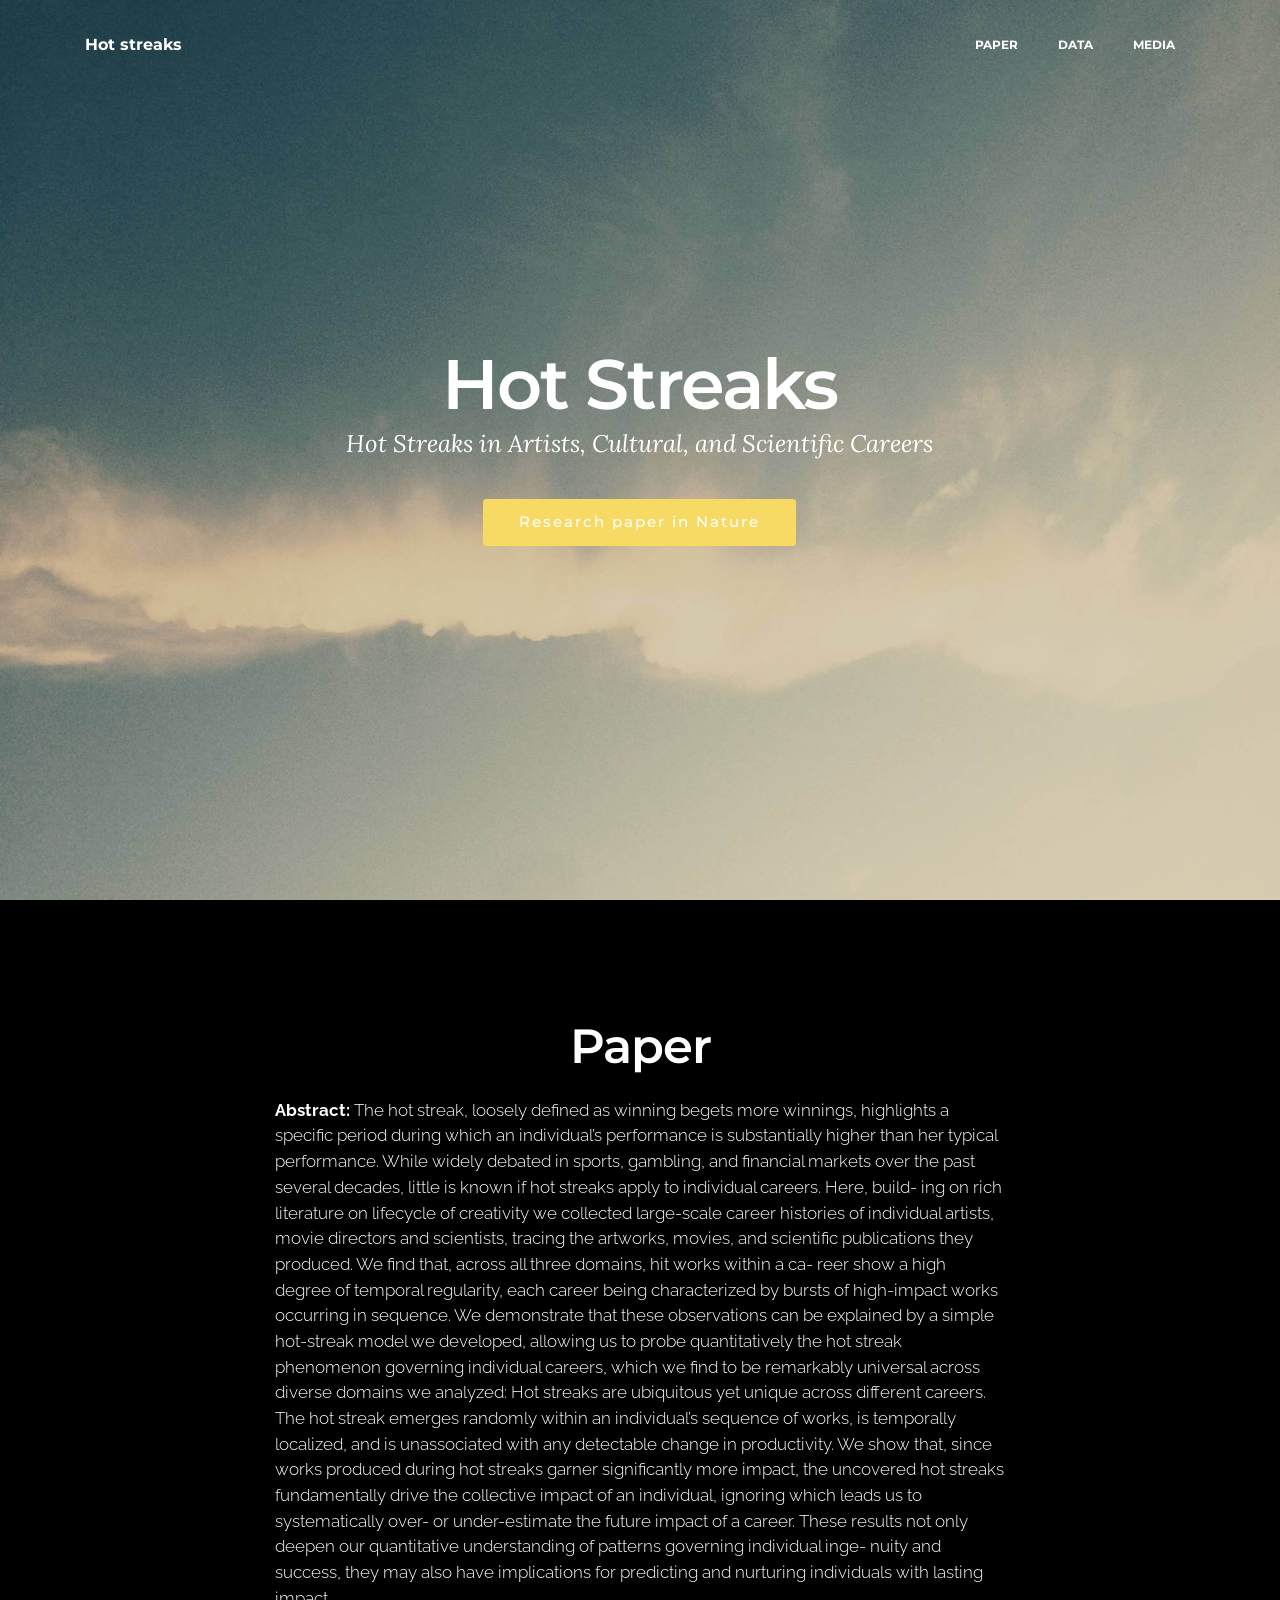
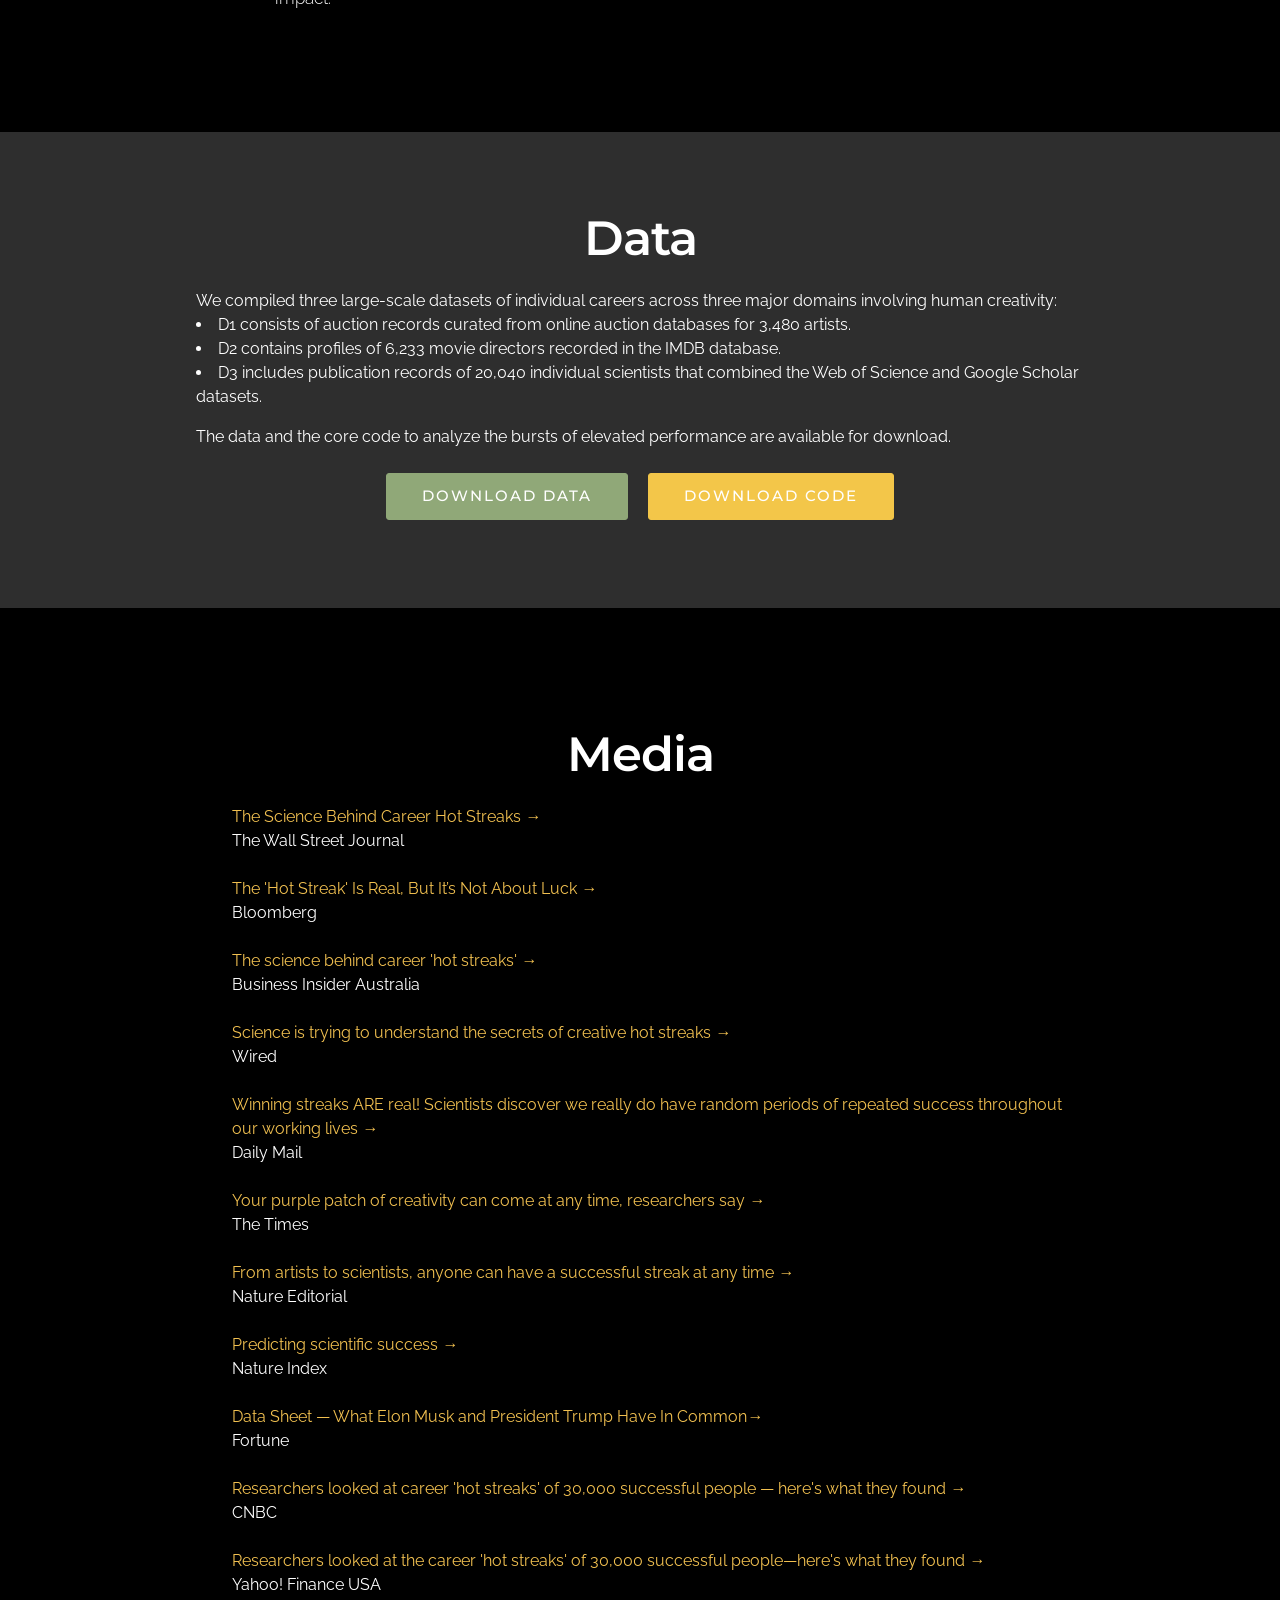
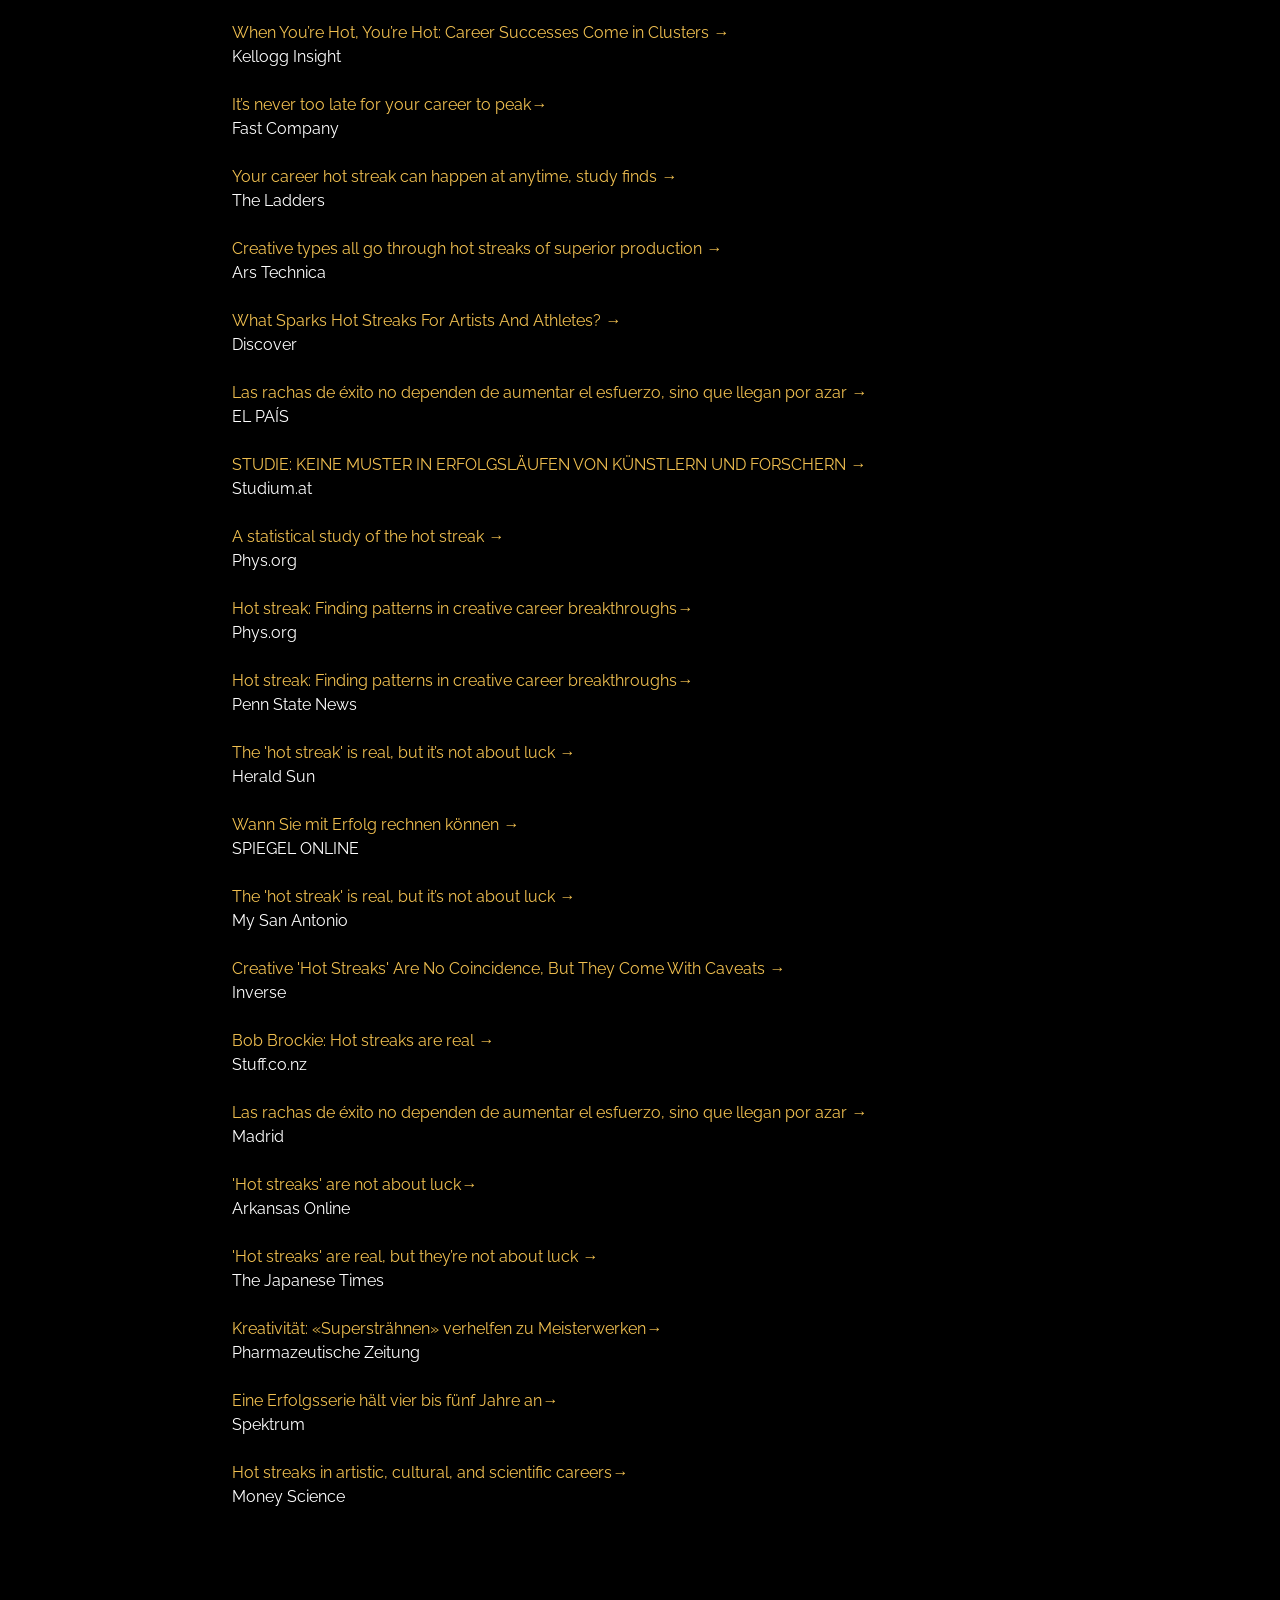
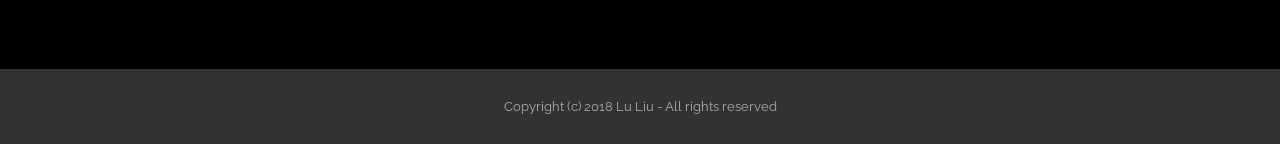
==== commit f43007f1: "update" ====
--- a/index.html
+++ b/index.html
@@ -175,6 +175,10 @@
                     <li>CNBC
                     <li></br>  
 
+                    <li><a href="https://uk.finance.yahoo.com/news/researchers-looked-career-apos-hot-133000479.html?guccounter=1">Researchers looked at the career 'hot streaks' of 30,000 successful people—here's what they found <span class="passthrough">&rarr;</span></a>
+                    <li>Yahoo! Finance USA
+                    <li></br>  
+
                     <li><a href="https://insight.kellogg.northwestern.edu/article/career-hot-streaks">When You’re Hot, You’re Hot: Career Successes Come in Clusters <span class="passthrough">&rarr;</span></a>
                     <li>Kellogg Insight
                     <li></br>
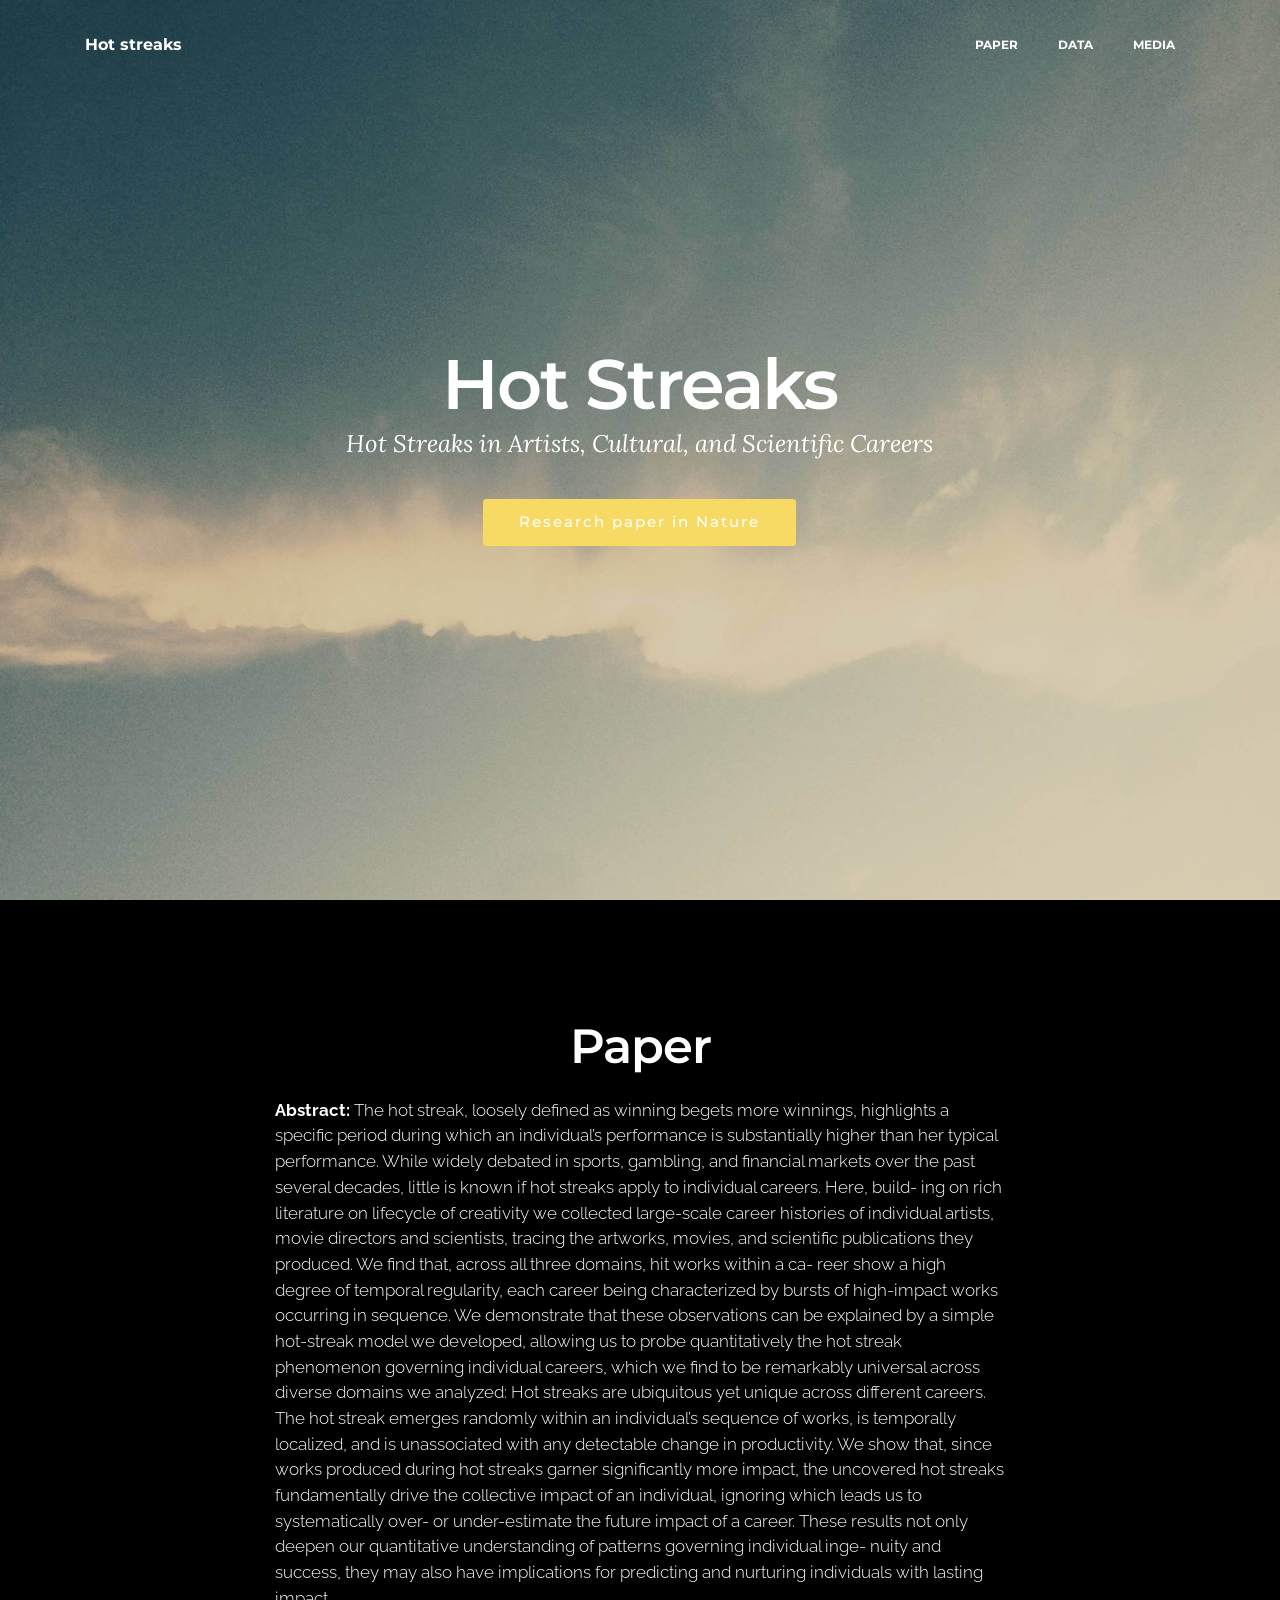
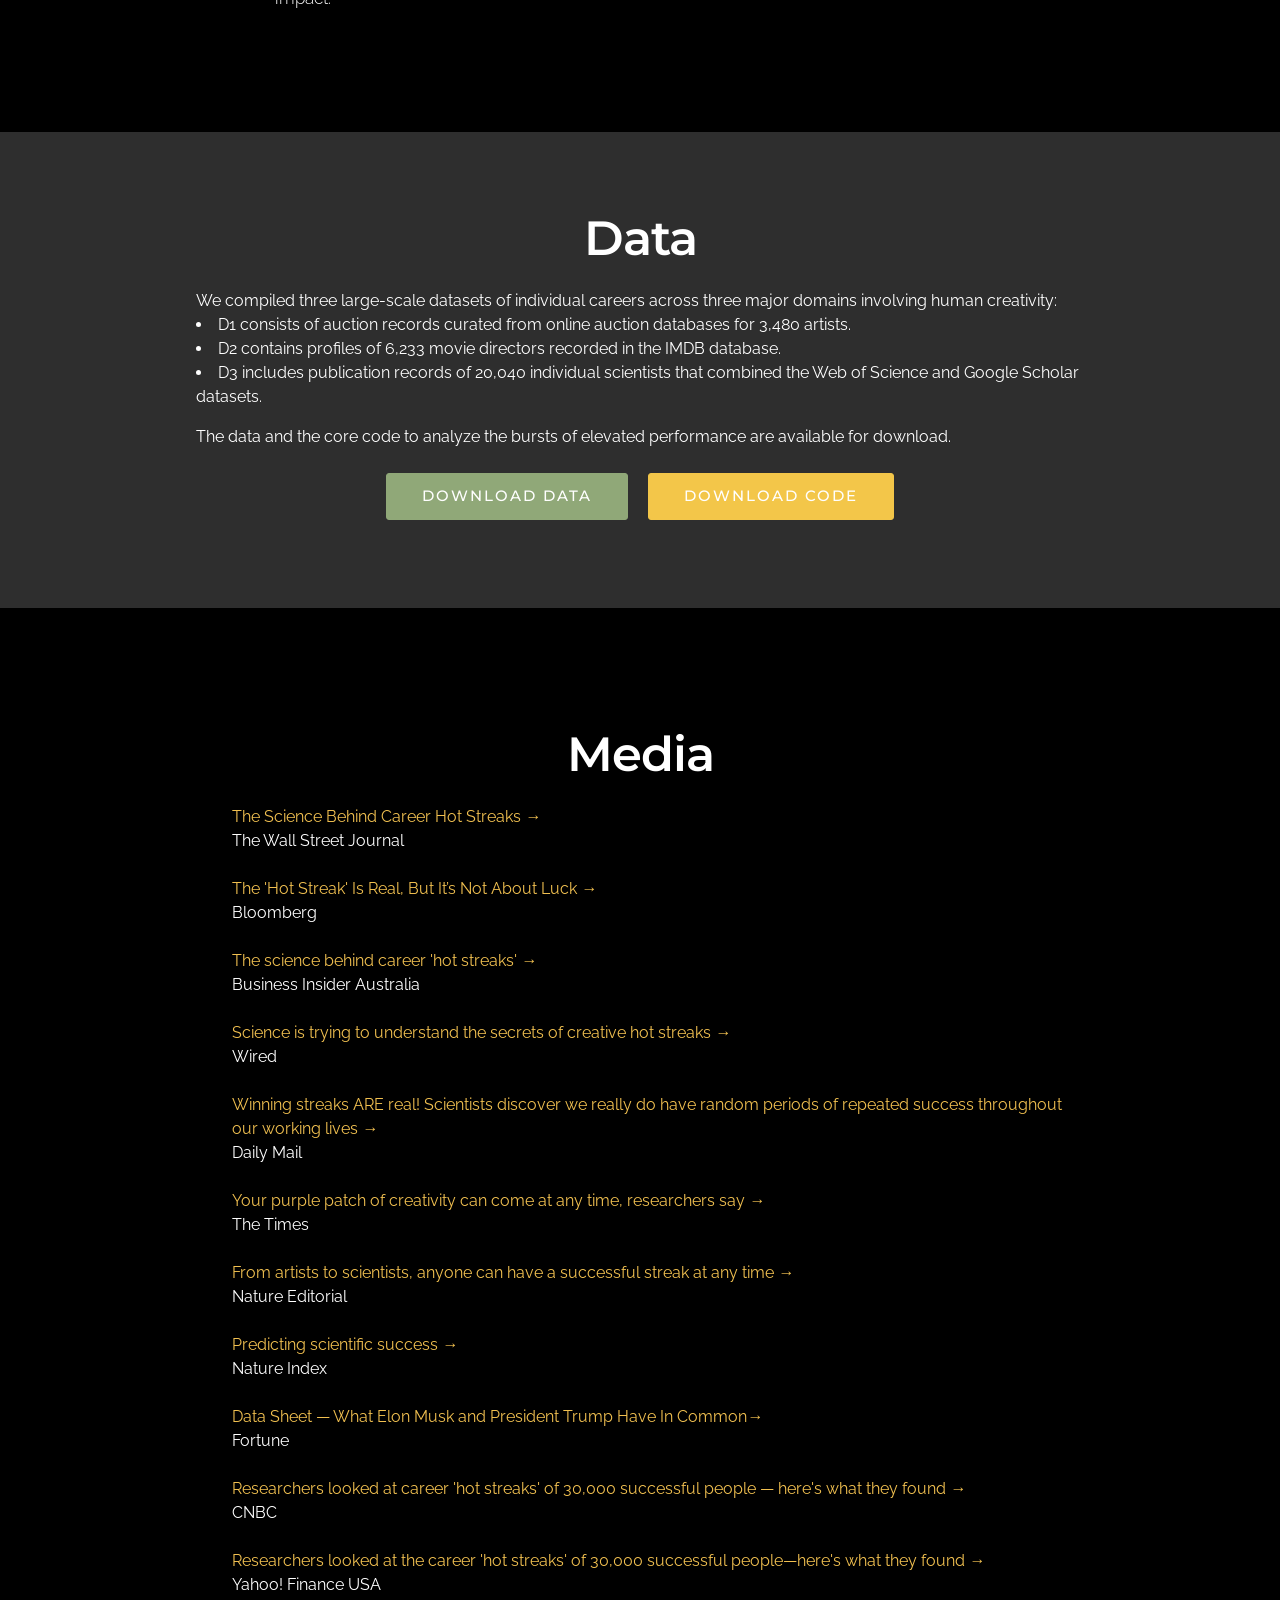
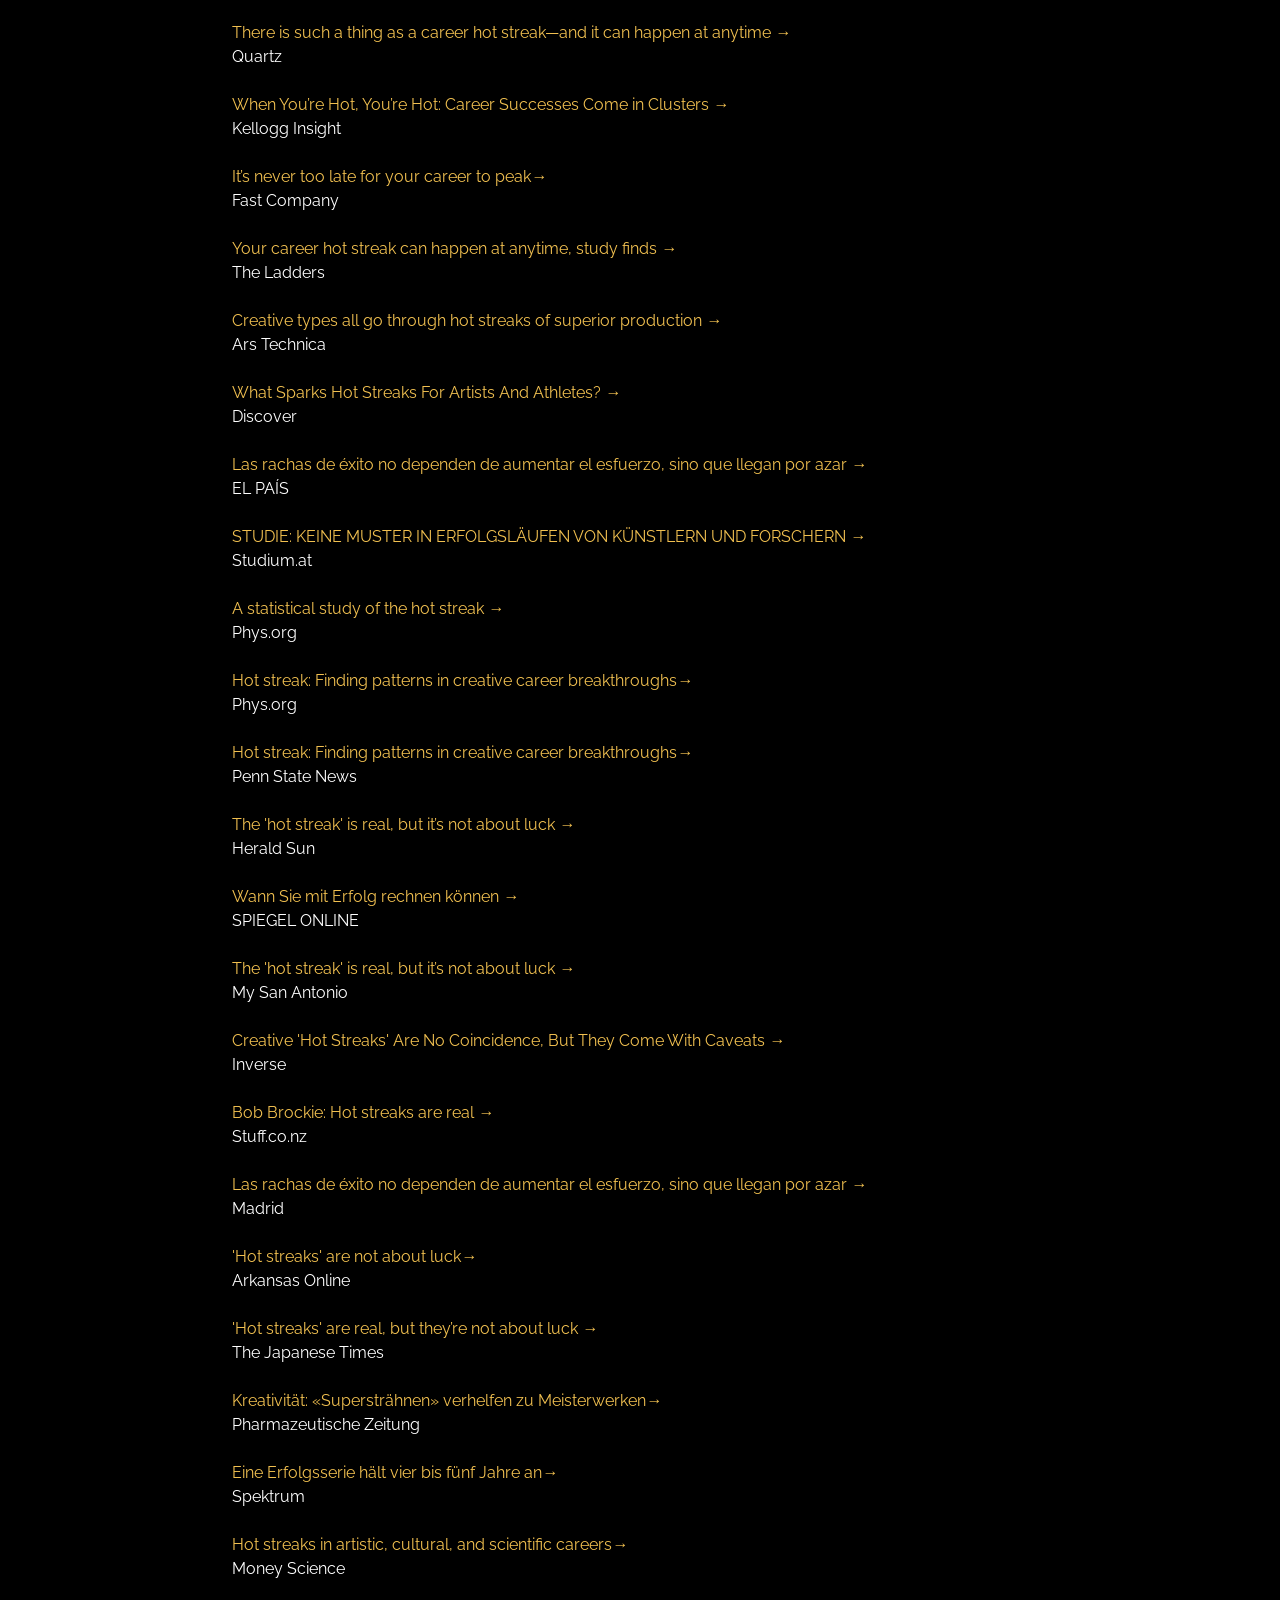
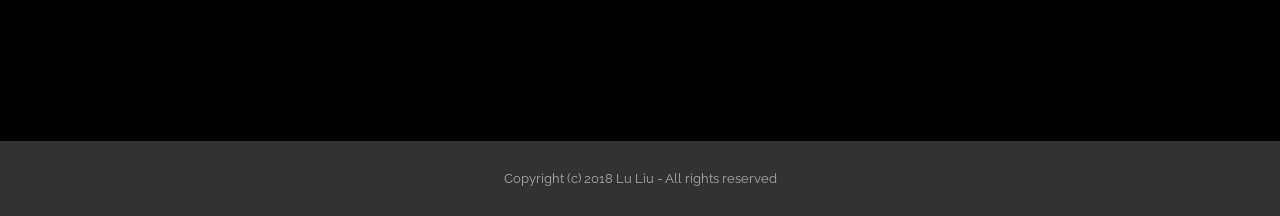
==== commit af5dcd06: "update" ====
--- a/index.html
+++ b/index.html
@@ -179,6 +179,10 @@
                     <li>Yahoo! Finance USA
                     <li></br>  
 
+                    <li><a href="https://qz.com/work/1400291/a-hot-streak-in-your-career-can-happen-at-anytime/">There is such a thing as a career hot streak—and it can happen at anytime <span class="passthrough">&rarr;</span></a>
+                    <li>Quartz
+                    <li></br>  
+
                     <li><a href="https://insight.kellogg.northwestern.edu/article/career-hot-streaks">When You’re Hot, You’re Hot: Career Successes Come in Clusters <span class="passthrough">&rarr;</span></a>
                     <li>Kellogg Insight
                     <li></br>
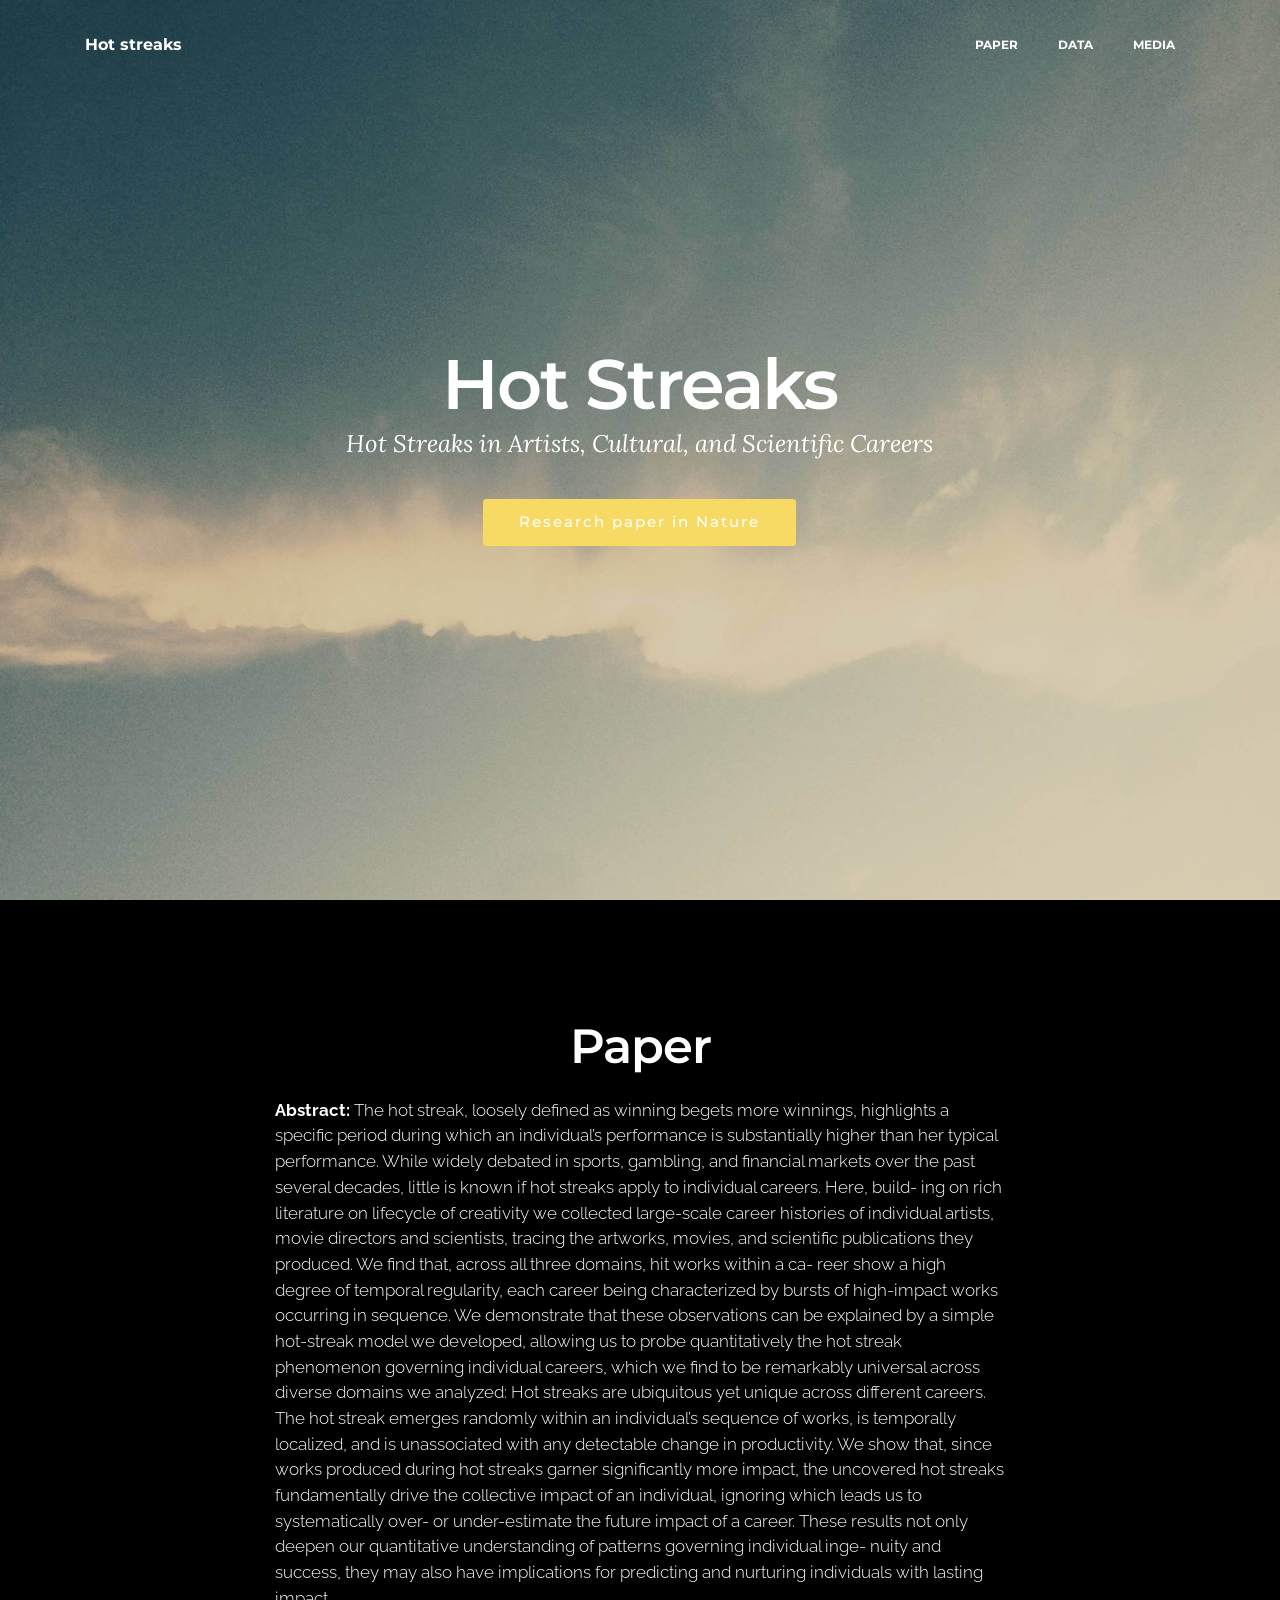
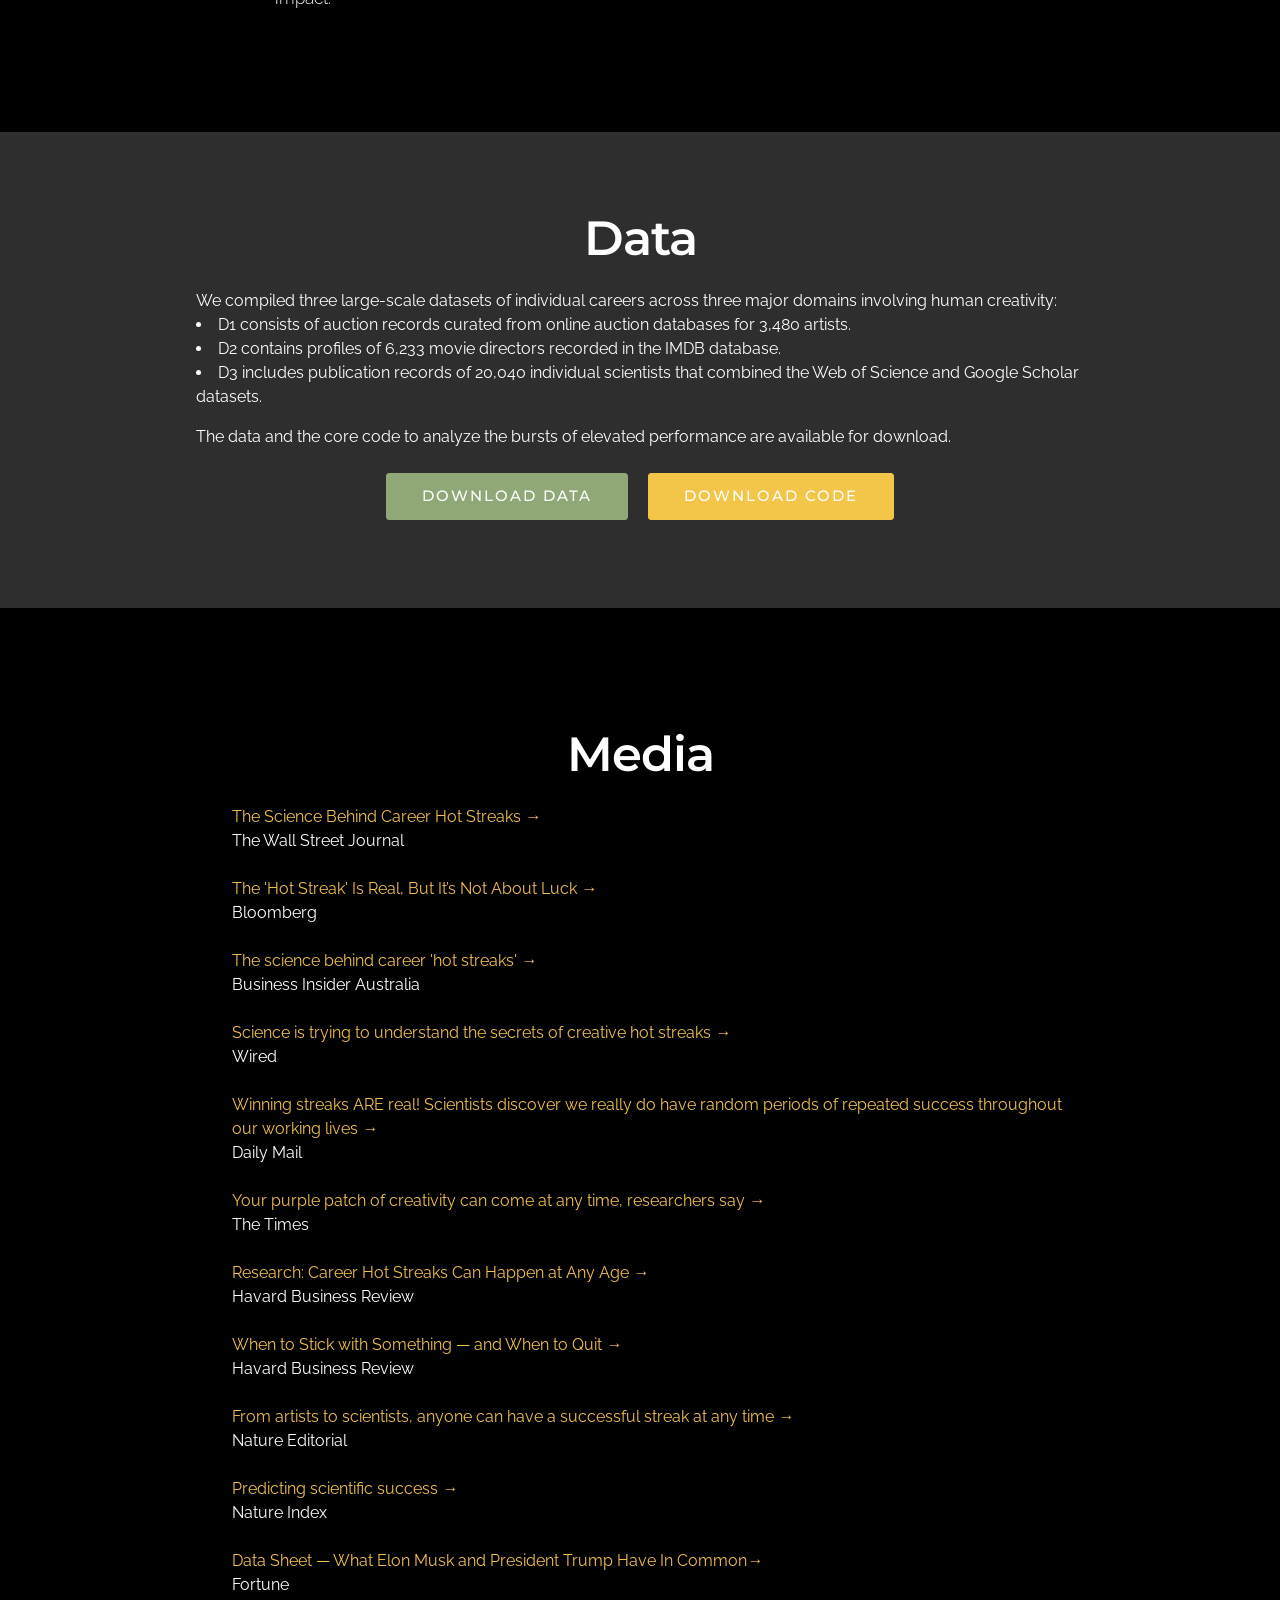
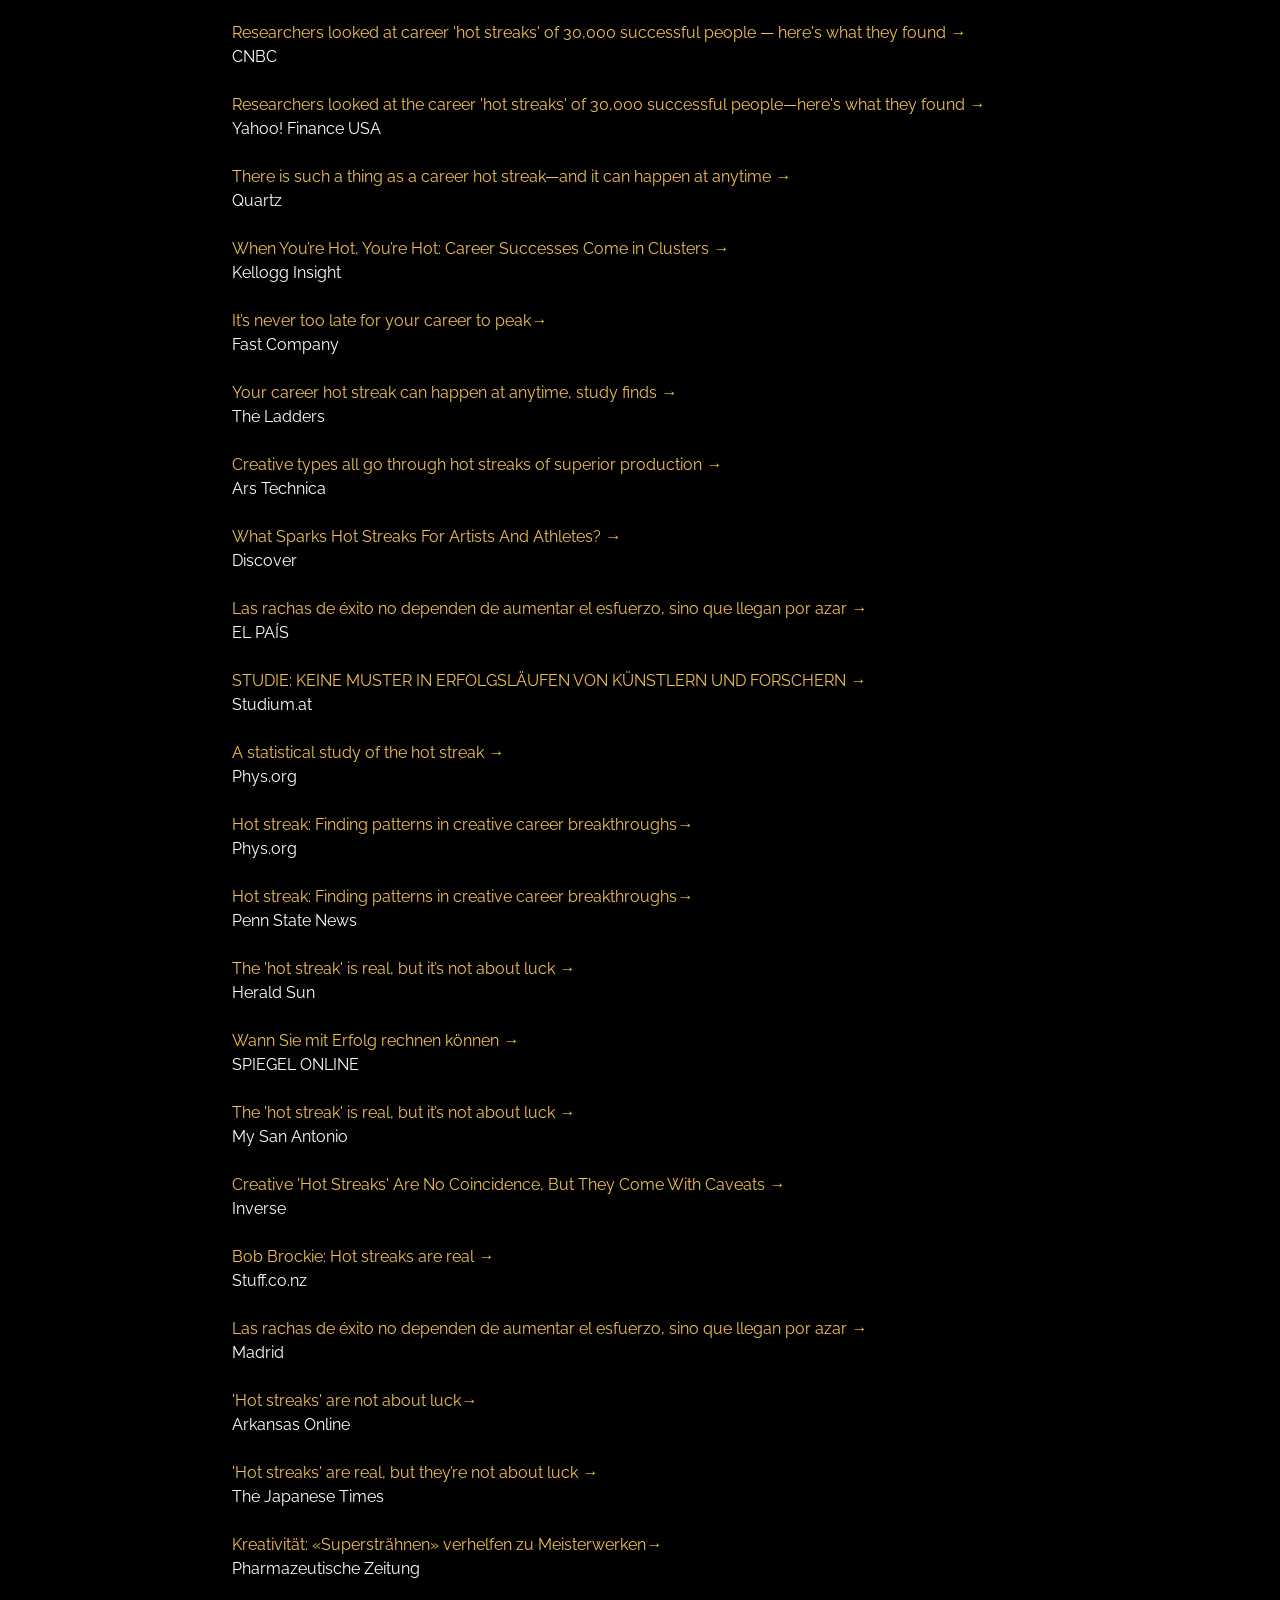
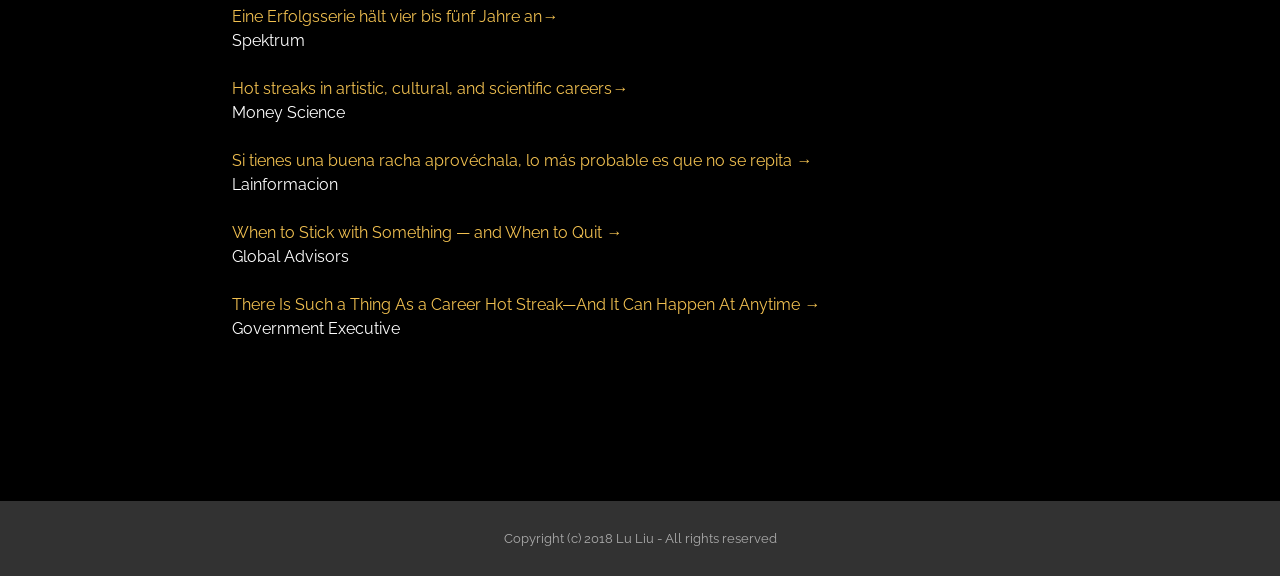
==== commit dd3a9b96: "update" ====
--- a/index.html
+++ b/index.html
@@ -159,6 +159,14 @@
                     <li>The Times
                     <li></br>  
 
+                    <li><a href="https://hbr.org/2018/10/research-career-hot-streaks-can-happen-at-any-age">Research: Career Hot Streaks Can Happen at Any Age <span class="passthrough">&rarr;</span></a>
+                    <li>Havard Business Review
+                    <li></br>  
+
+                    <li><a href="https://hbr.org/2018/09/when-to-stick-with-something-and-when-to-quit">When to Stick with Something — and When to Quit <span class="passthrough">&rarr;</span></a>
+                    <li>Havard Business Review
+                    <li></br>  
+
                     <li><a href="https://www.nature.com/articles/d41586-018-05682-0">From artists to scientists, anyone can have a successful streak at any time <span class="passthrough">&rarr;</span></a>
                     <li>Nature Editorial
                     <li></br>
@@ -266,6 +274,19 @@
                     <li><a href="http://www.moneyscience.com/pg/blog/ComplexityDigest/read/829981/hot-streaks-in-artistic-cultural-and-scientific-careers">Hot streaks in artistic, cultural, and scientific careers<span class="passthrough">&rarr;</span></a>
                     <li>Money Science
                     <li></br>  
+
+                    <li><a href="https://www.lainformacion.com/management/si-tienes-una-buena-racha-aprovechala-lo-mas-probable-es-que-no-se-repita/6413570">Si tienes una buena racha aprovéchala, lo más probable es que no se repita <span class="passthrough">&rarr;</span></a>
+                    <li>Lainformacion
+                    <li></br>  
+
+                    <li><a href="https://www.globaladvisors.biz/blog/2018/09/28/when-to-stick-with-something-and-when-to-quit/">When to Stick with Something — and When to Quit <span class="passthrough">&rarr;</span></a>
+                    <li>Global Advisors
+                    <li></br>  
+
+                    <li><a href="https://www.govexec.com/excellence/promising-practices/2018/09/there-such-thing-career-hot-streakand-it-can-happen-anytime/151554/">There Is Such a Thing As a Career Hot Streak—And It Can Happen At Anytime <span class="passthrough">&rarr;</span></a>
+                    <li>Government Executive
+                    <li></br>  
+
 
 
                   </ul> 
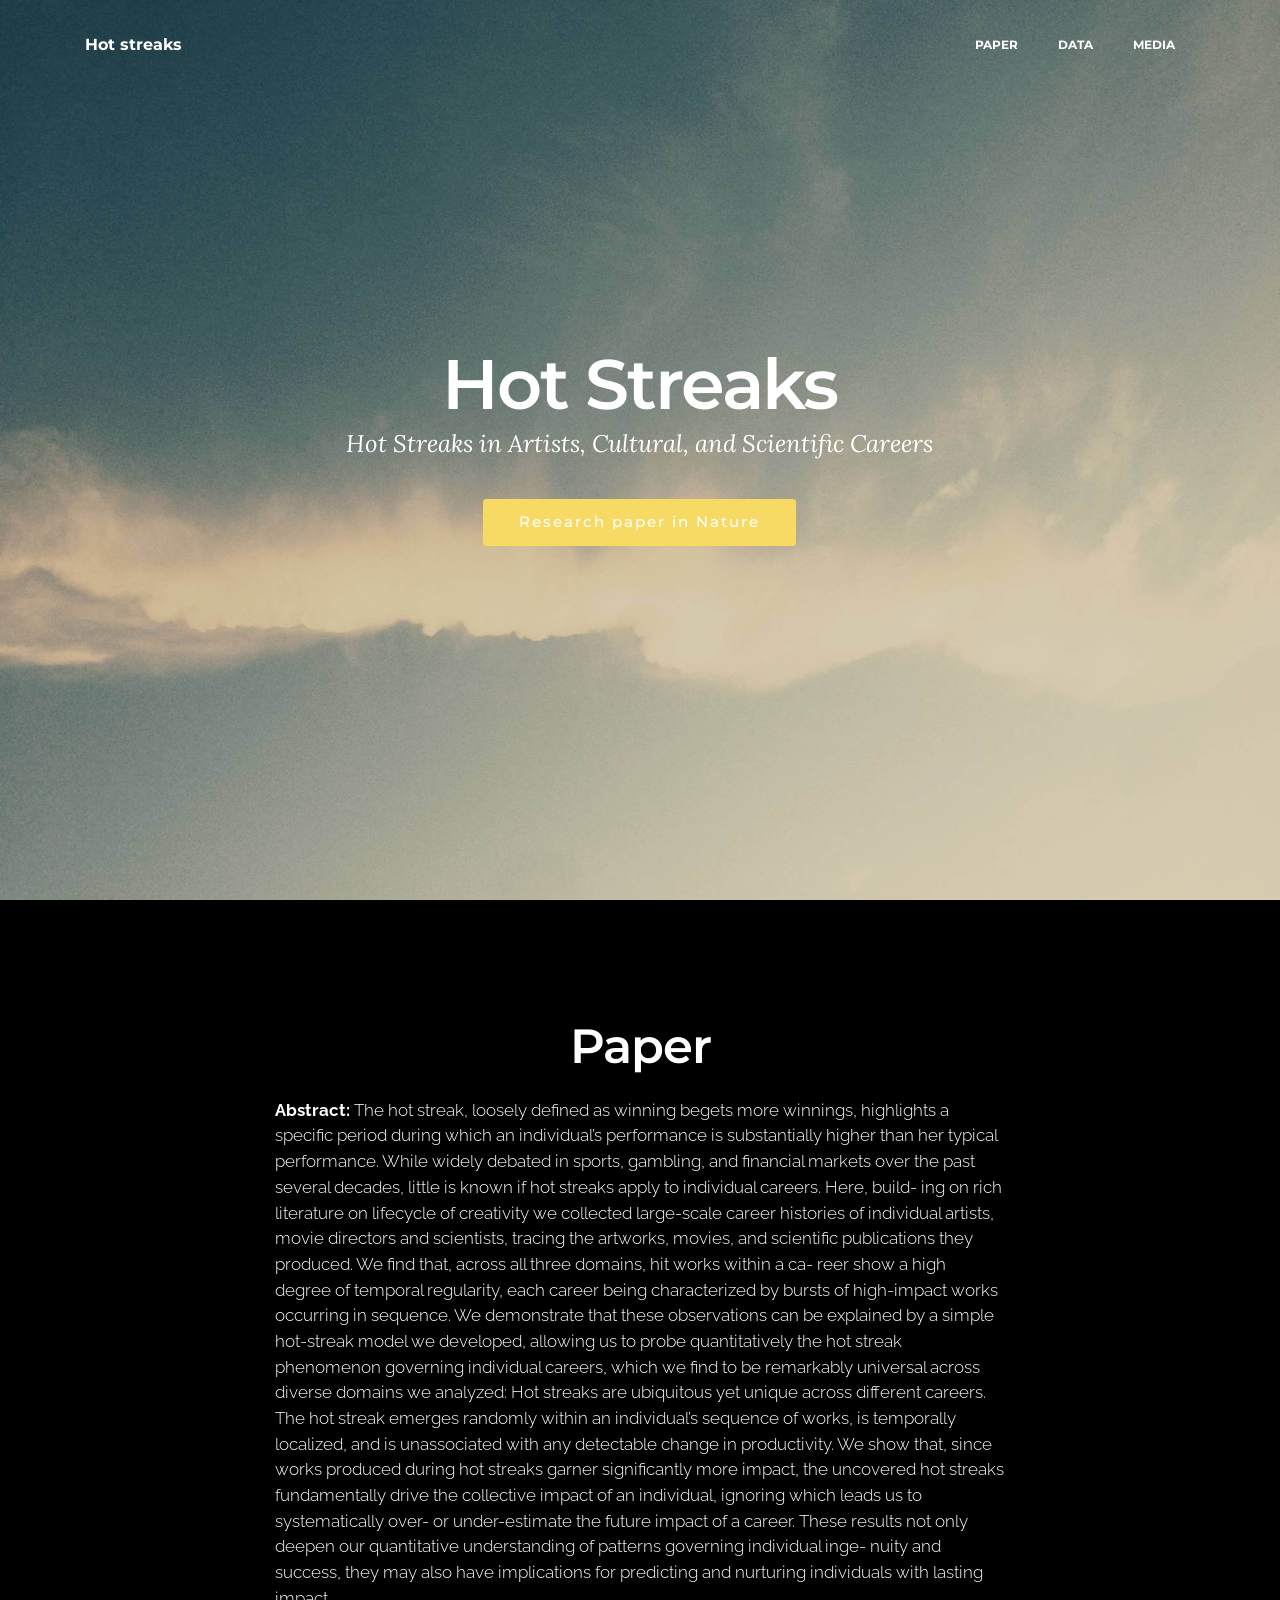
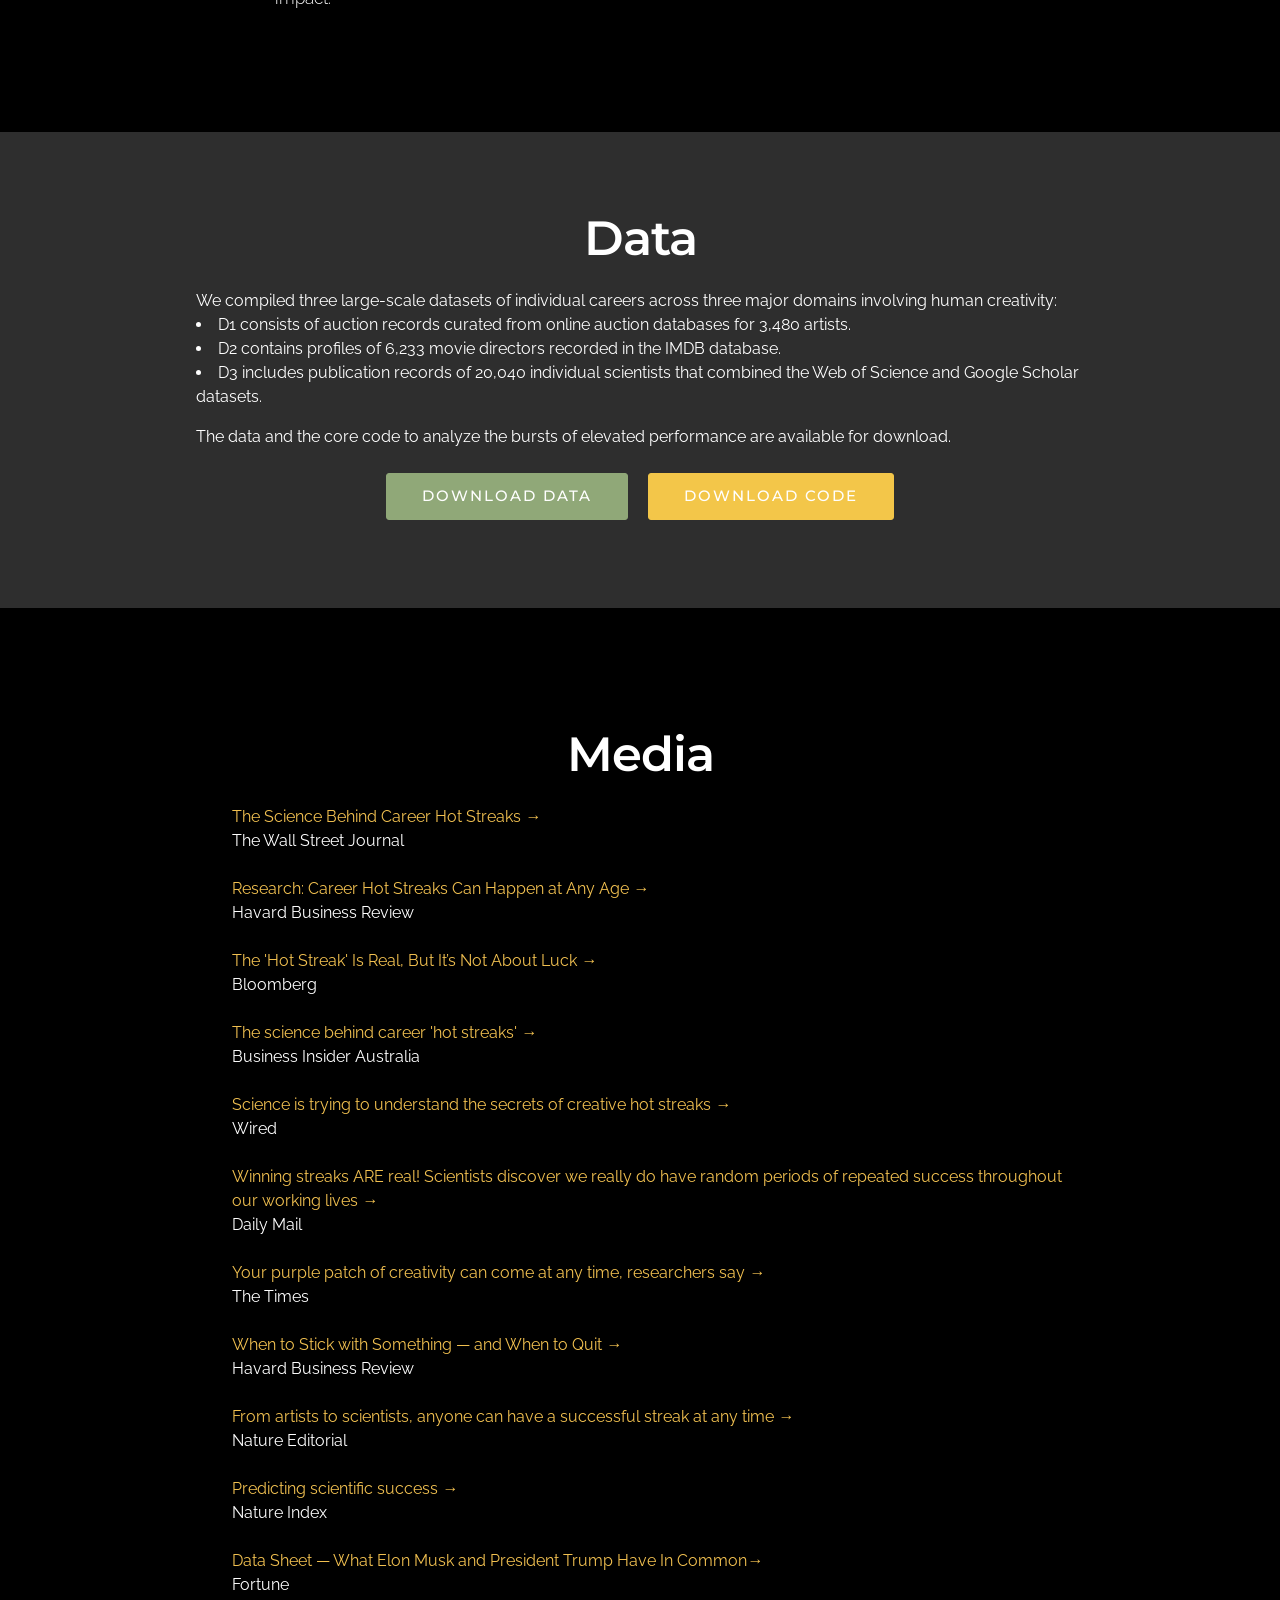
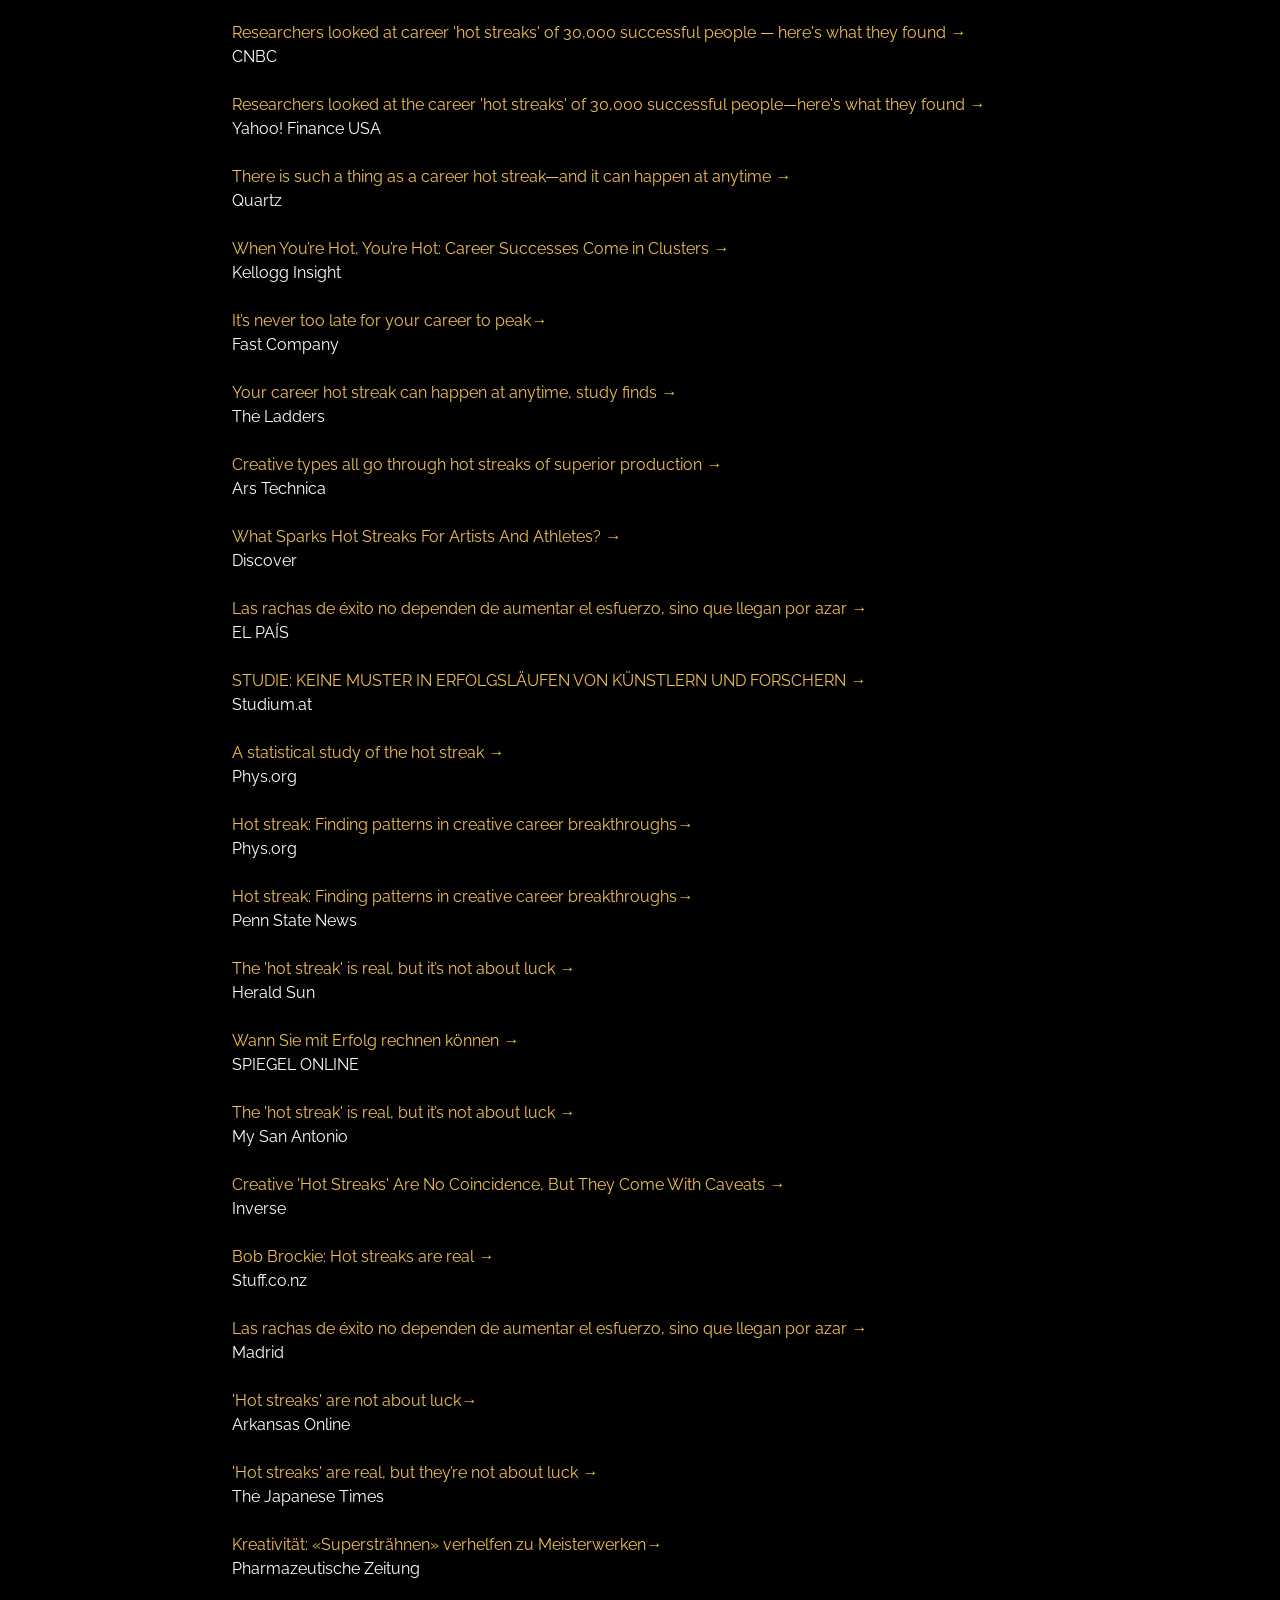
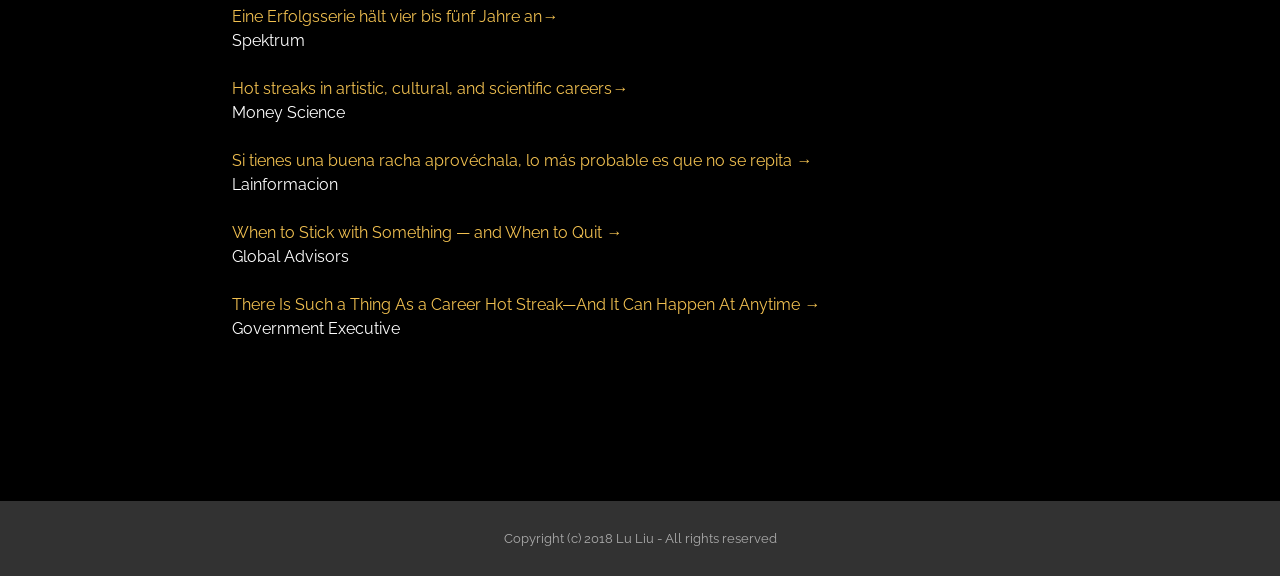
==== commit 0aebe518: "update" ====
--- a/index.html
+++ b/index.html
@@ -139,6 +139,11 @@
                     <li>The Wall Street Journal
                     <li></br>  
 
+                    
+                    <li><a href="https://hbr.org/2018/10/research-career-hot-streaks-can-happen-at-any-age">Research: Career Hot Streaks Can Happen at Any Age <span class="passthrough">&rarr;</span></a>
+                    <li>Havard Business Review
+                    <li></br>  
+
                     <li><a href="https://www.bloomberg.com/news/articles/2018-07-13/hot-streaks-in-art-and-science-are-not-just-luck">The 'Hot Streak' Is Real, But It’s Not About Luck <span class="passthrough">&rarr;</span></a>
                     <li>Bloomberg
                     <li></br>  
@@ -157,10 +162,6 @@
 
                     <li><a href="https://www.thetimes.co.uk/article/your-purple-patch-of-creativity-can-come-at-any-time-researchers-say-msll8mjnr">Your purple patch of creativity can come at any time, researchers say <span class="passthrough">&rarr;</span></a>
                     <li>The Times
-                    <li></br>  
-
-                    <li><a href="https://hbr.org/2018/10/research-career-hot-streaks-can-happen-at-any-age">Research: Career Hot Streaks Can Happen at Any Age <span class="passthrough">&rarr;</span></a>
-                    <li>Havard Business Review
                     <li></br>  
 
                     <li><a href="https://hbr.org/2018/09/when-to-stick-with-something-and-when-to-quit">When to Stick with Something — and When to Quit <span class="passthrough">&rarr;</span></a>
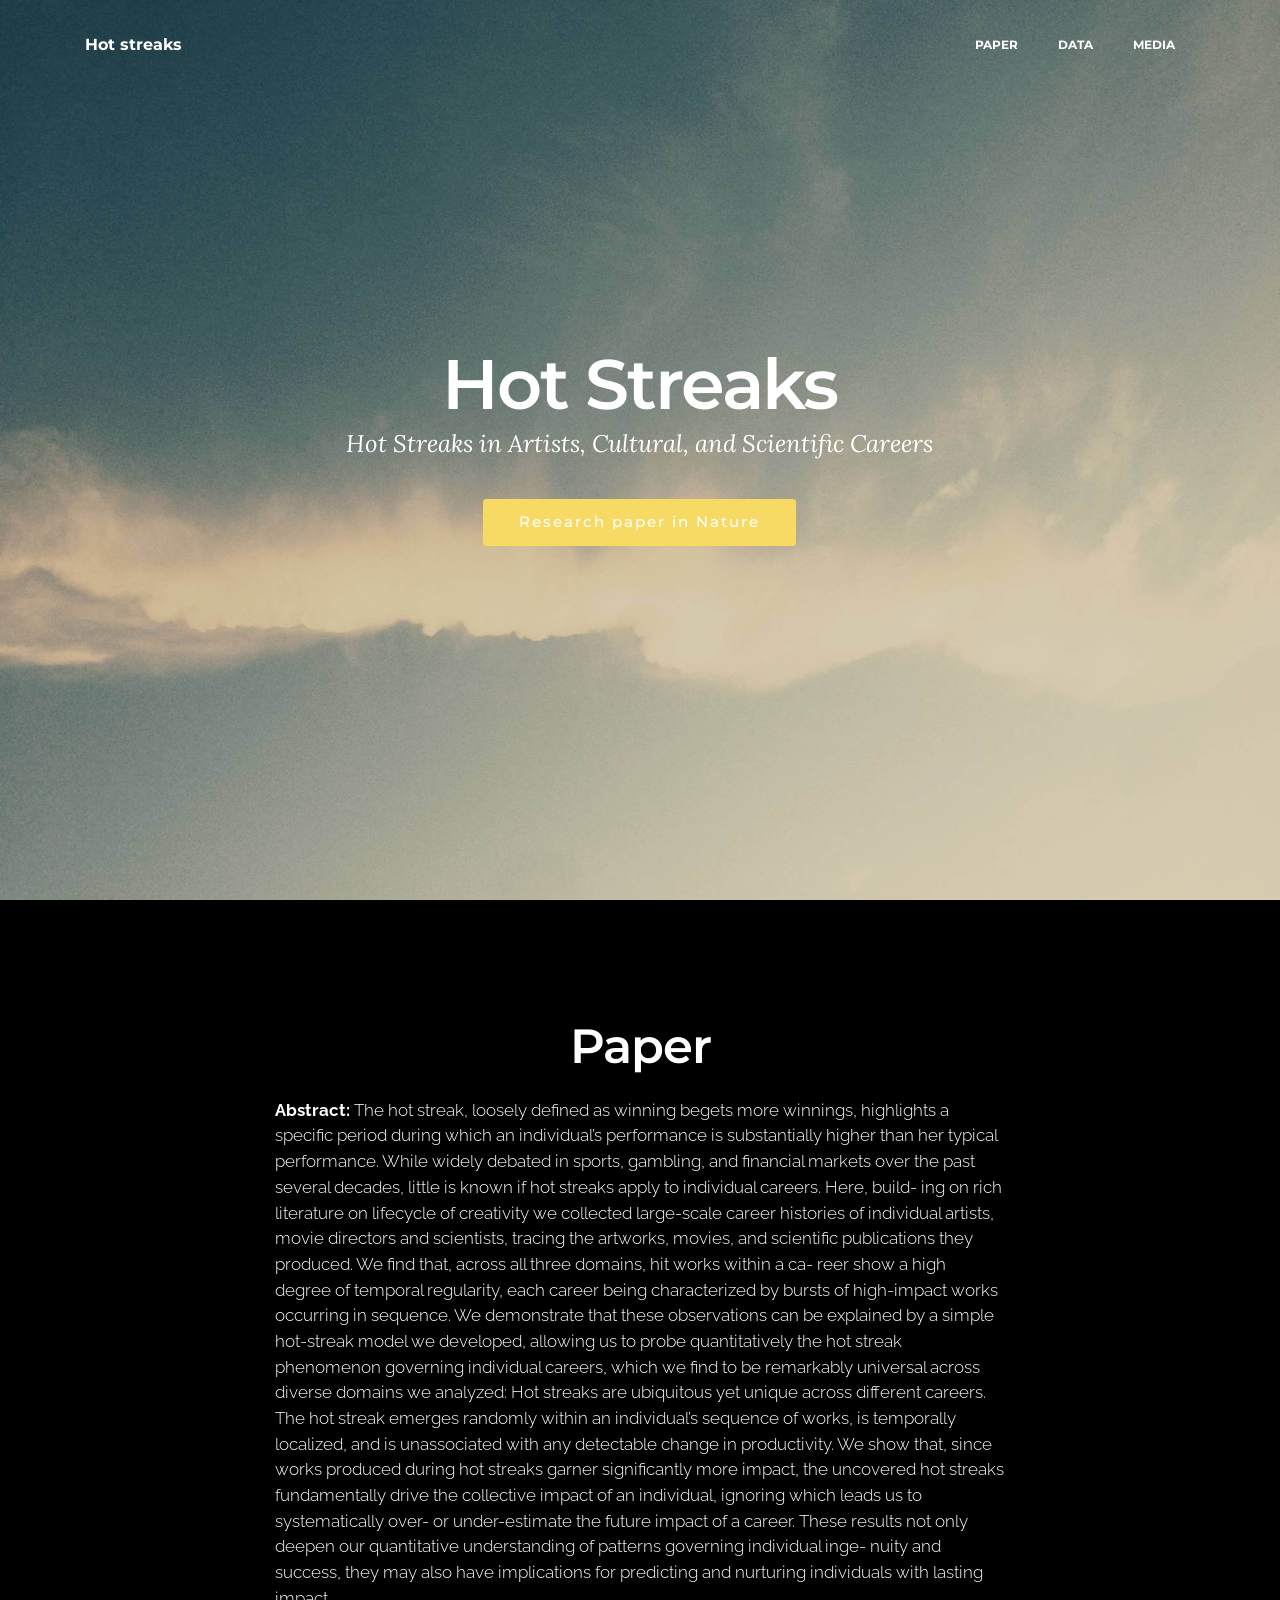
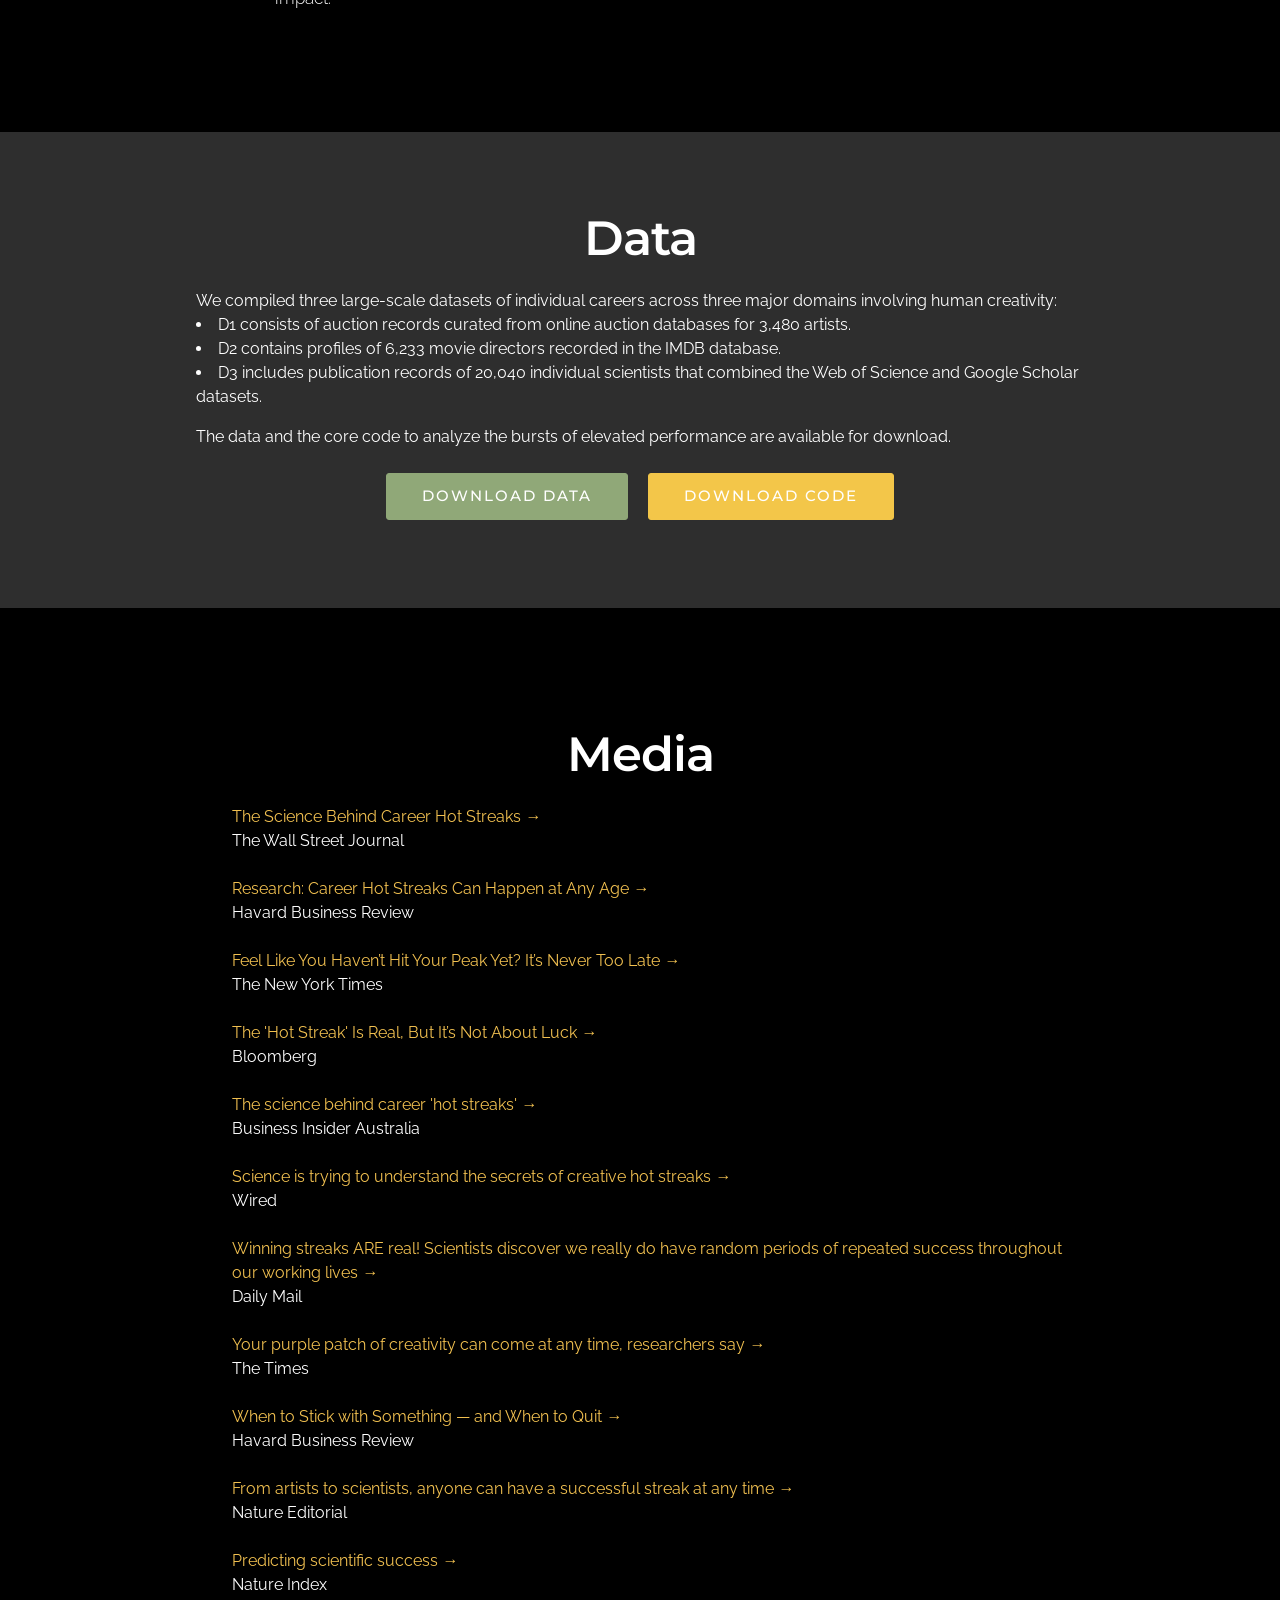
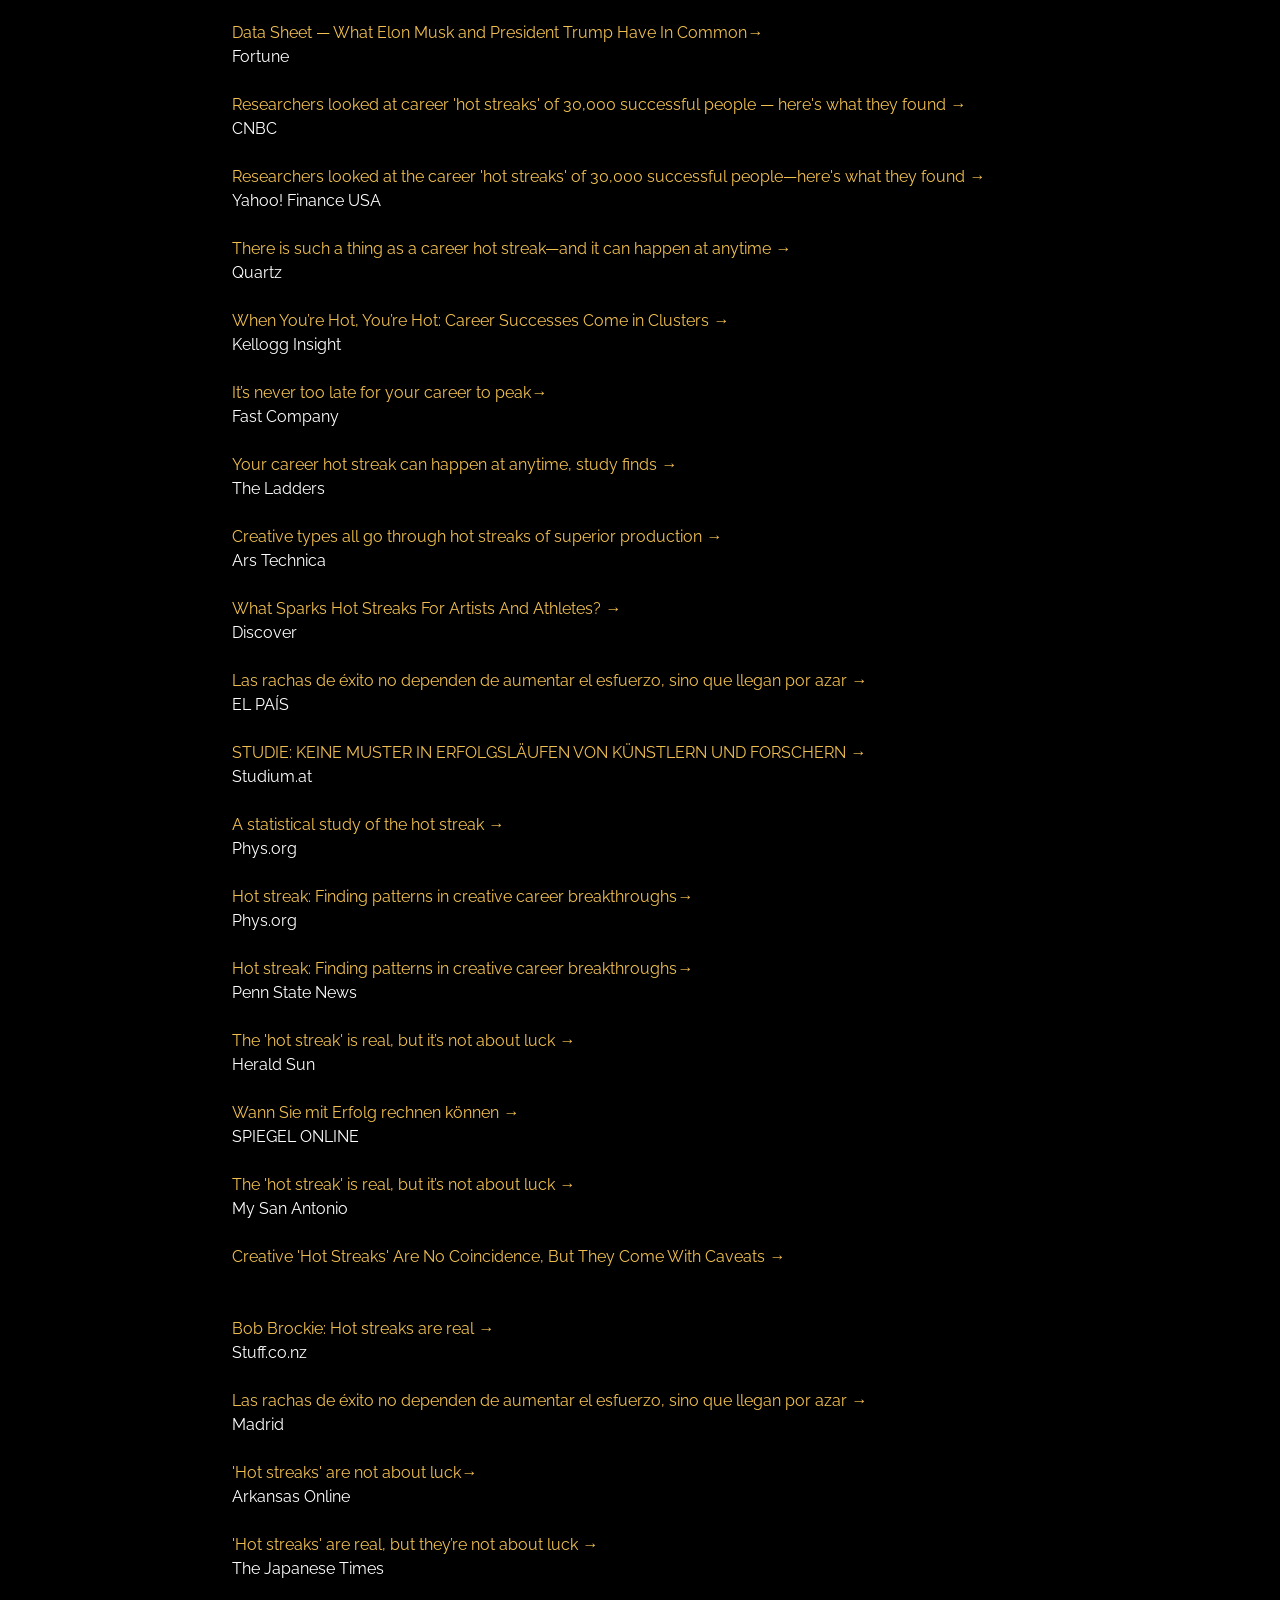
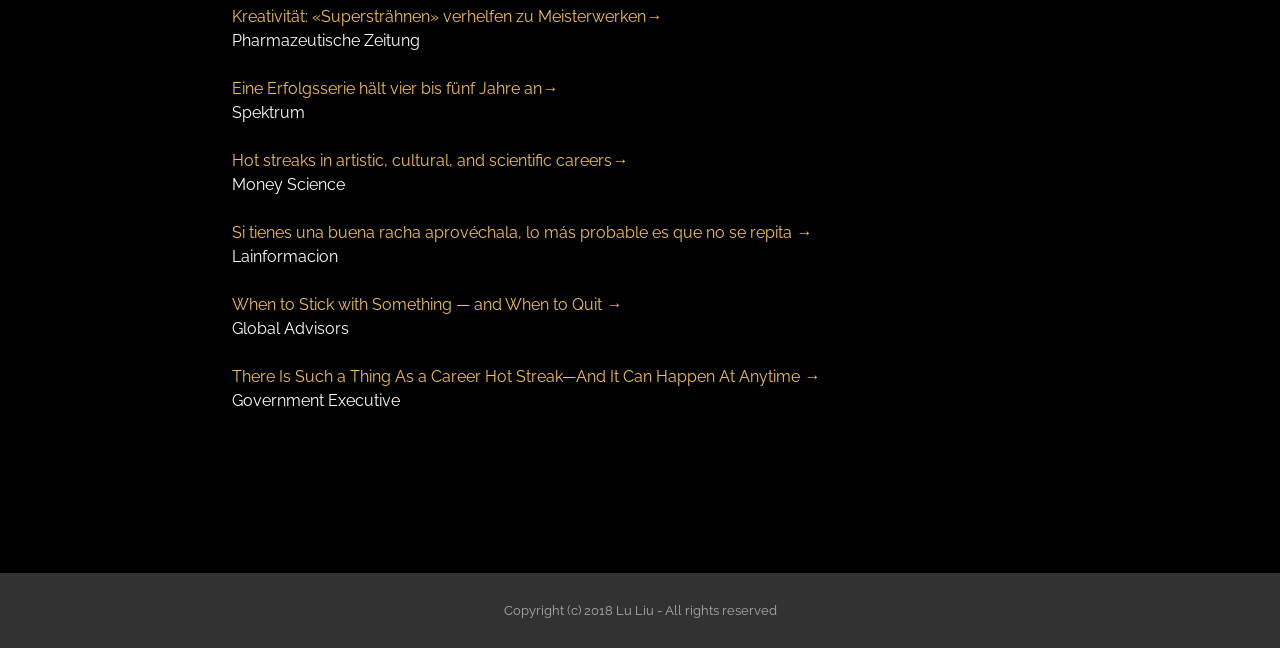
==== commit 1d558cd6: "update" ====
--- a/index.html
+++ b/index.html
@@ -144,6 +144,11 @@
                     <li>Havard Business Review
                     <li></br>  
 
+                    <li><a href="https://www.nytimes.com/2018/10/08/smarter-living/feel-like-you-havent-hit-your-peak-yet-its-never-too-late.html">Feel Like You Haven’t Hit Your Peak Yet? It’s Never Too Late <span class="passthrough">&rarr;</span></a>
+                    <li>The New York Times
+                    <li></br>  
+
+
                     <li><a href="https://www.bloomberg.com/news/articles/2018-07-13/hot-streaks-in-art-and-science-are-not-just-luck">The 'Hot Streak' Is Real, But It’s Not About Luck <span class="passthrough">&rarr;</span></a>
                     <li>Bloomberg
                     <li></br>  
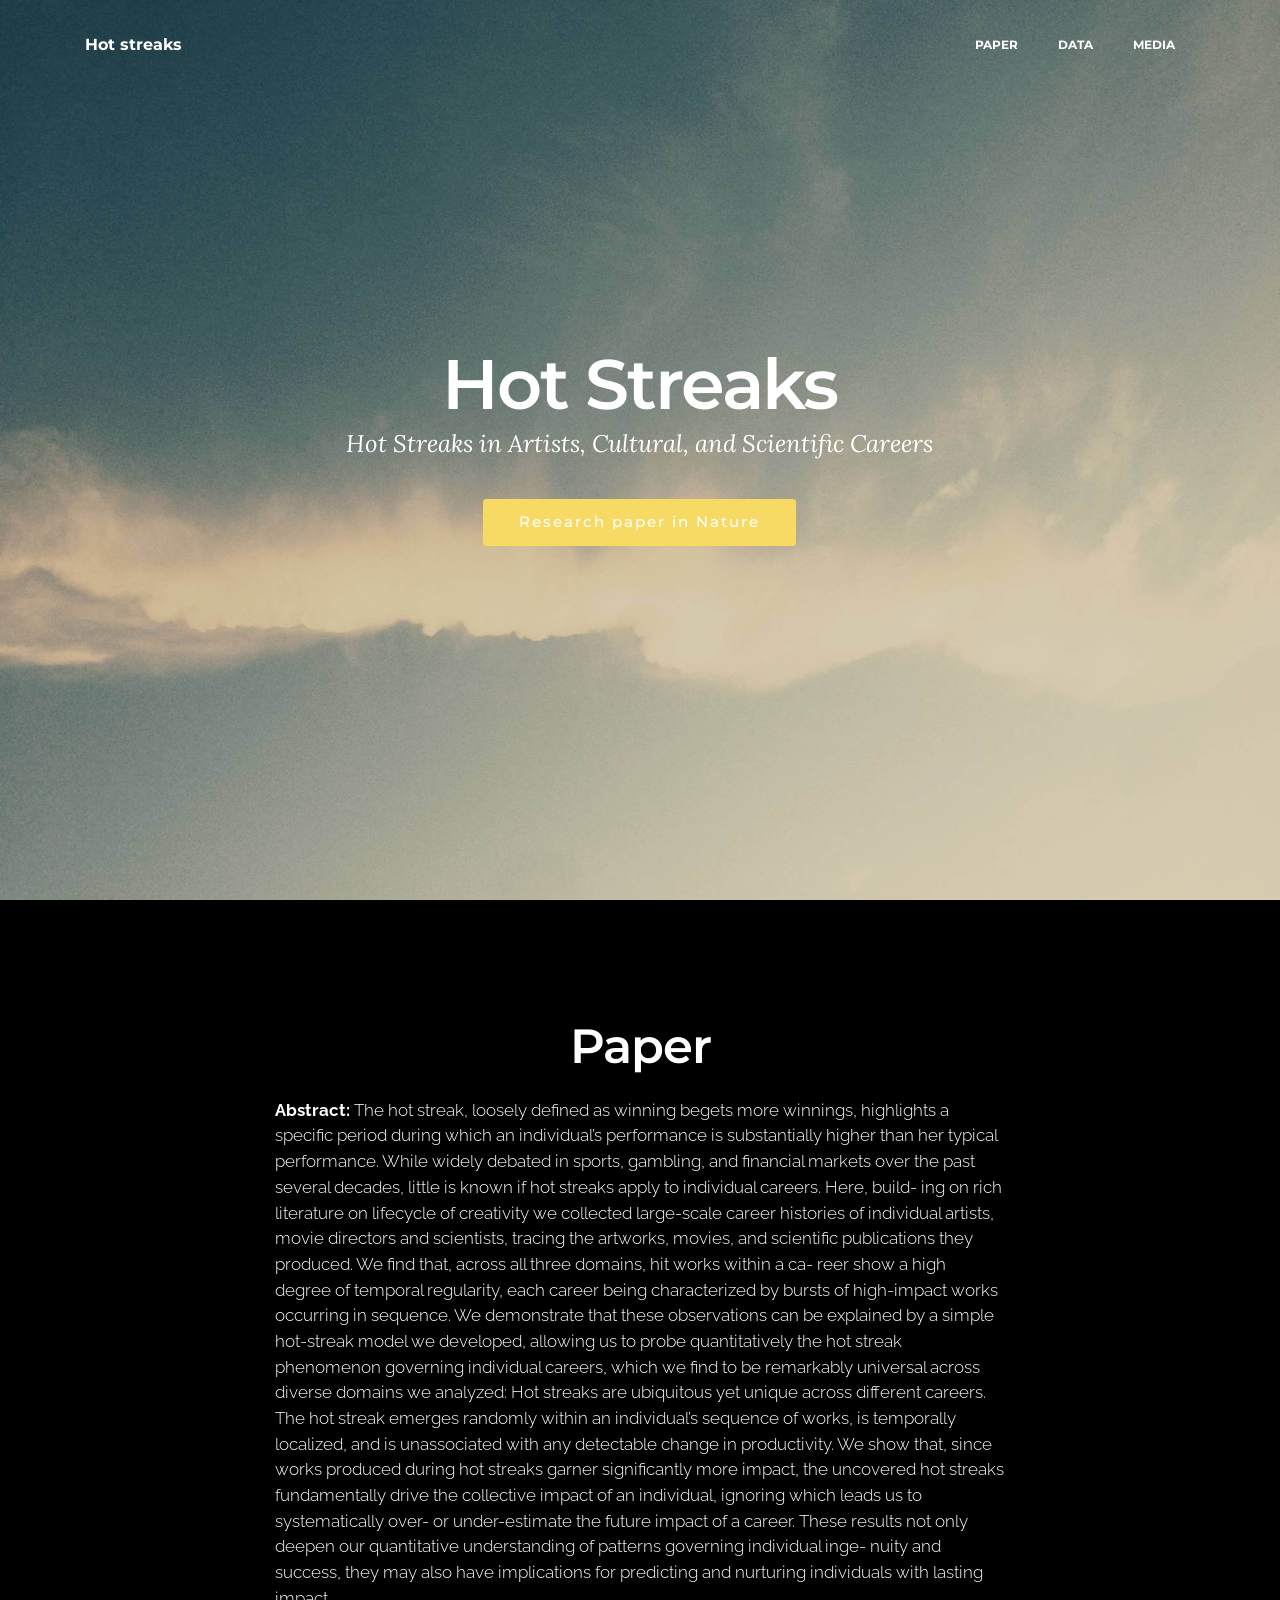
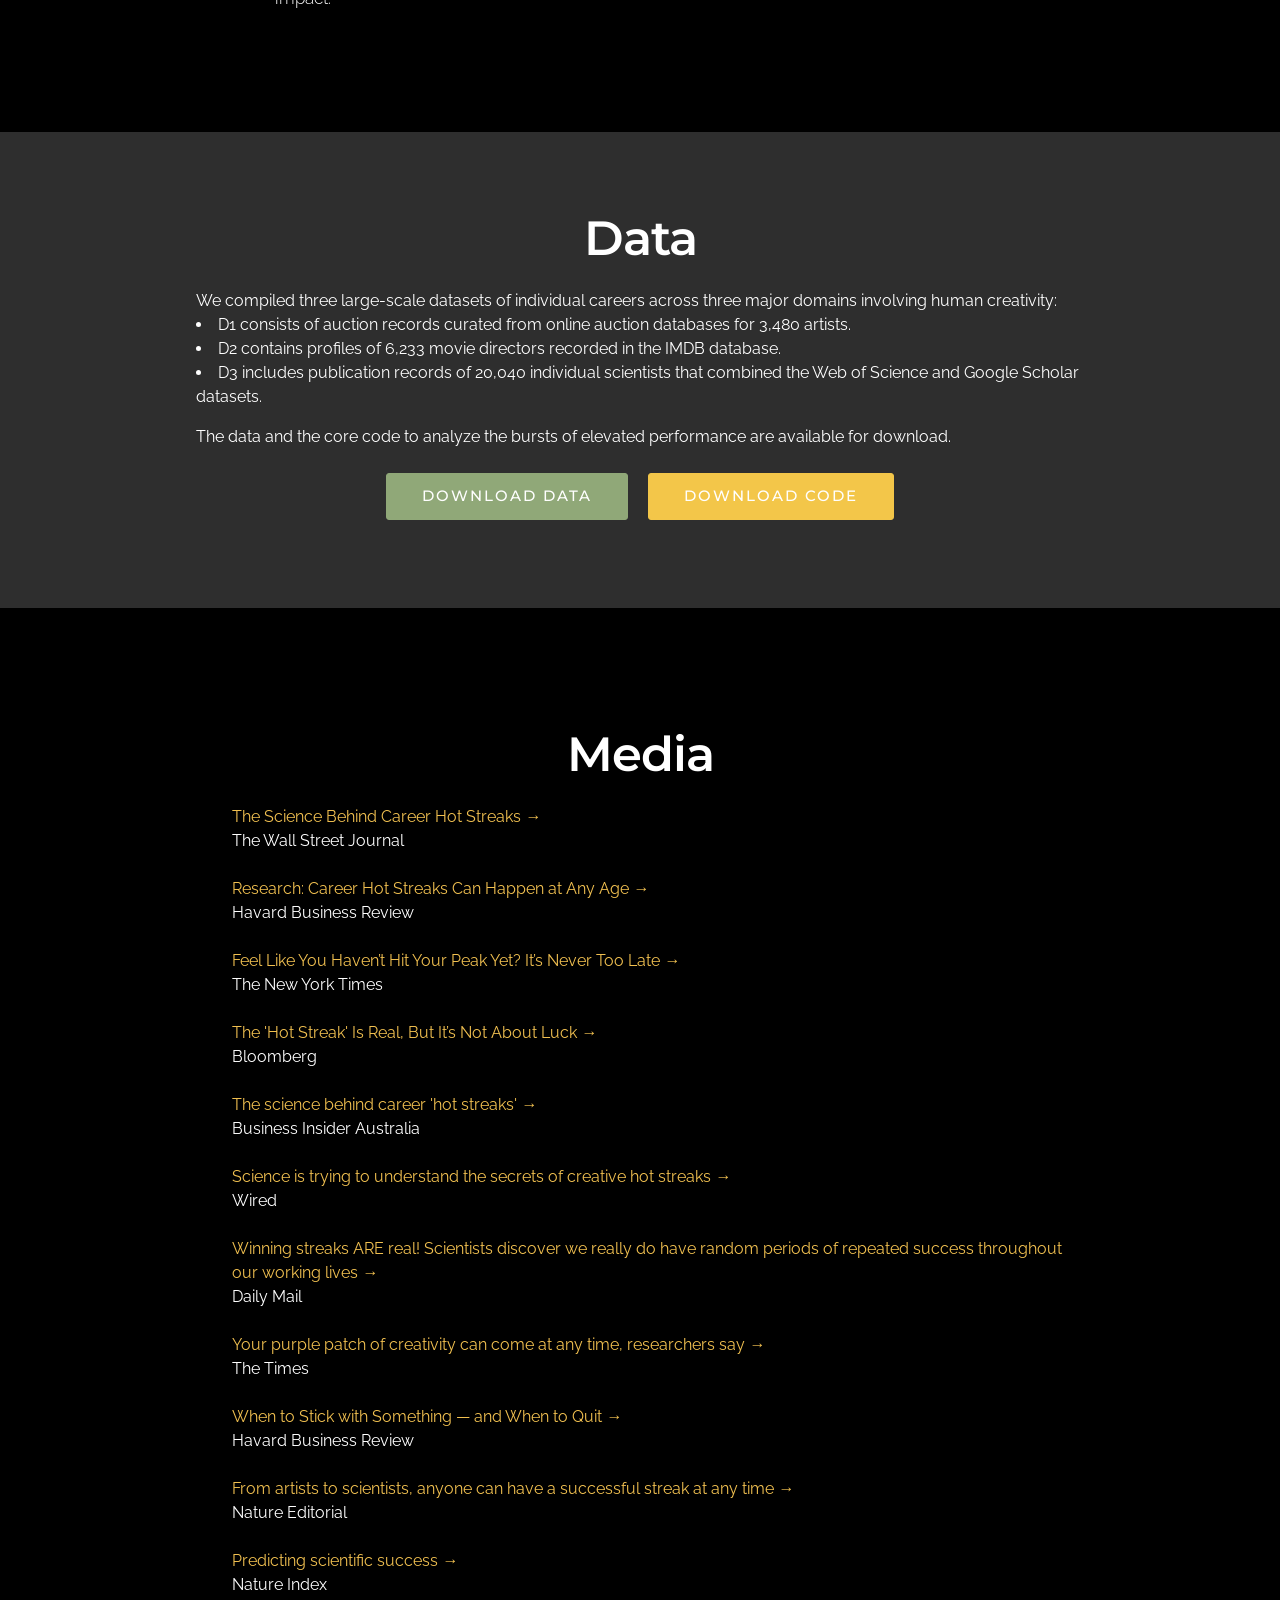
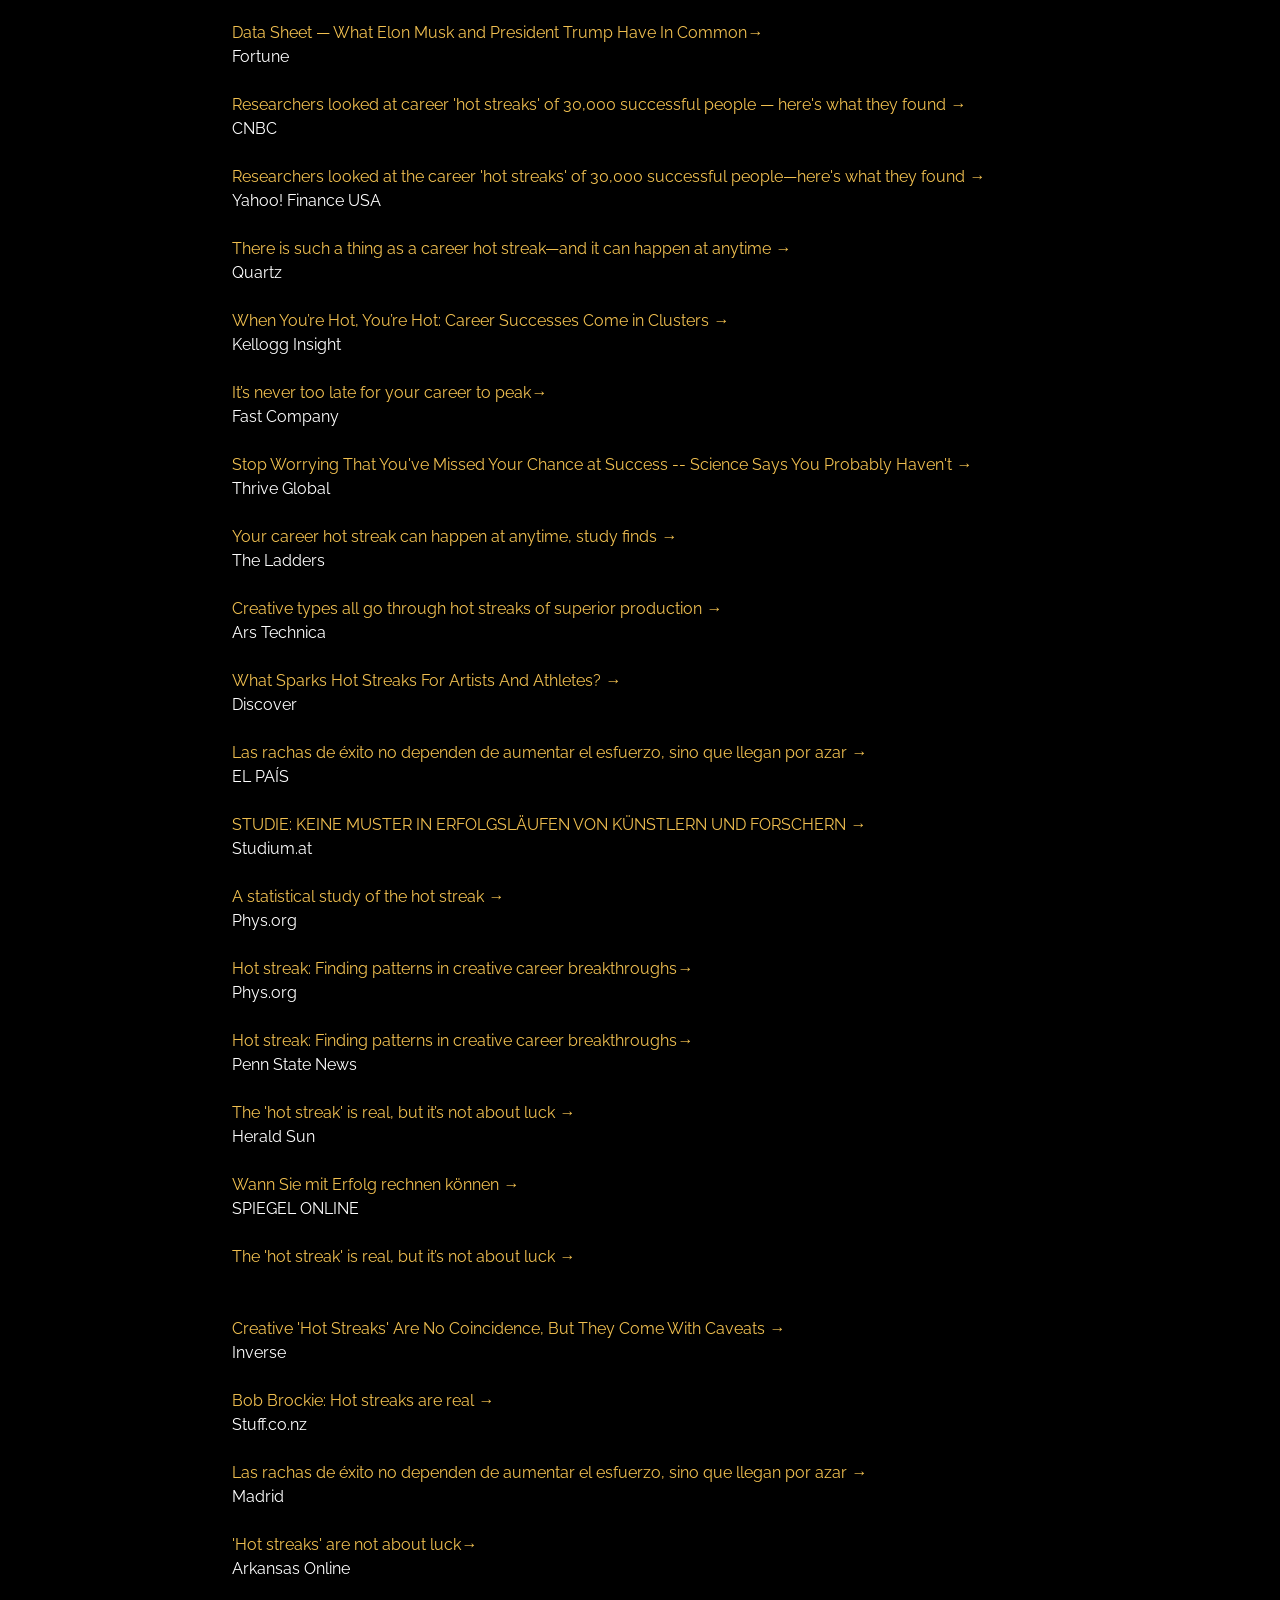
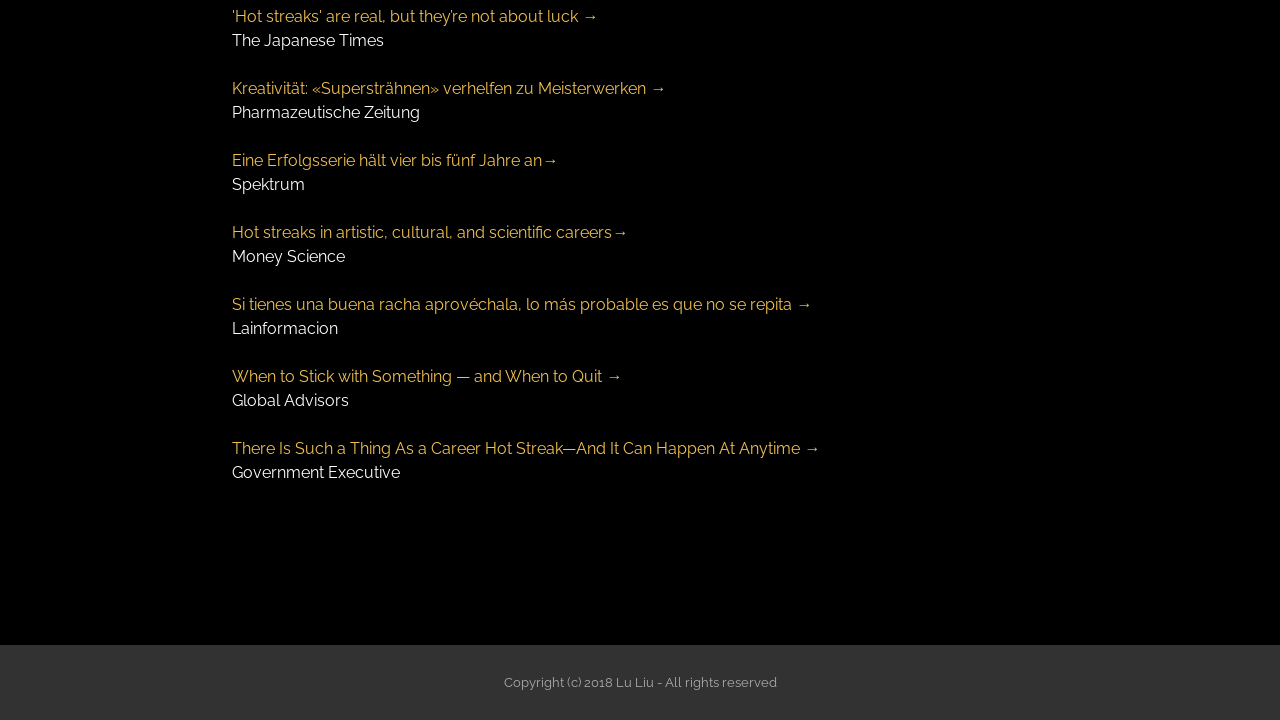
==== commit d08bcf46: "update" ====
--- a/index.html
+++ b/index.html
@@ -205,6 +205,10 @@
                     <li>Fast Company
                     <li></br>  
 
+                    <li><a href="https://www.thriveglobal.com/stories/46412-stop-worrying-that-you-ve-missed-your-chance-at-success-science-says-you-probably-haven-t">Stop Worrying That You've Missed Your Chance at Success -- Science Says You Probably Haven't <span class="passthrough">&rarr;</span></a>
+                    <li>Thrive Global
+                    <li></br>  
+
                     <li><a href="https://www.theladders.com/career-advice/your-career-hot-streak-can-happen-at-anytime-study-finds">Your career hot streak can happen at anytime, study finds <span class="passthrough">&rarr;</span></a>
                     <li>The Ladders
                     <li></br>
@@ -265,11 +269,11 @@
                     <li>Arkansas Online
                     <li></br>   
 
-                    <li><a href="https://www.japantimes.co.jp/opinion/2018/07/21/commentary/world-commentary/hot-streaks-real-theyre-not-luck/#.W1tyythKgWI">'Hot streaks' are real, but they’re not about luck <span class="passthrough">&rarr;</span></a>
+                    <li><a href="https://www.japantimes.co.jp/opinion/2018/07/21/commentary/world-commentary/hot-streaks-real-theyre-not-luck/#.W1tyythKgWI">'Hot streaks' are real, but they’re not about luck  <span class="passthrough">&rarr;</span></a>
                     <li>The Japanese Times
                     <li></br>   
 
-                    <li><a href="https://www.pharmazeutische-zeitung.de/index.php?id=77575">Kreativität: «Supersträhnen» verhelfen zu Meisterwerken<span class="passthrough">&rarr;</span></a>
+                    <li><a href="https://www.pharmazeutische-zeitung.de/index.php?id=77575">Kreativität: «Supersträhnen» verhelfen zu Meisterwerken <span class="passthrough">&rarr;</span></a>
                     <li>Pharmazeutische Zeitung
                     <li></br>    
 
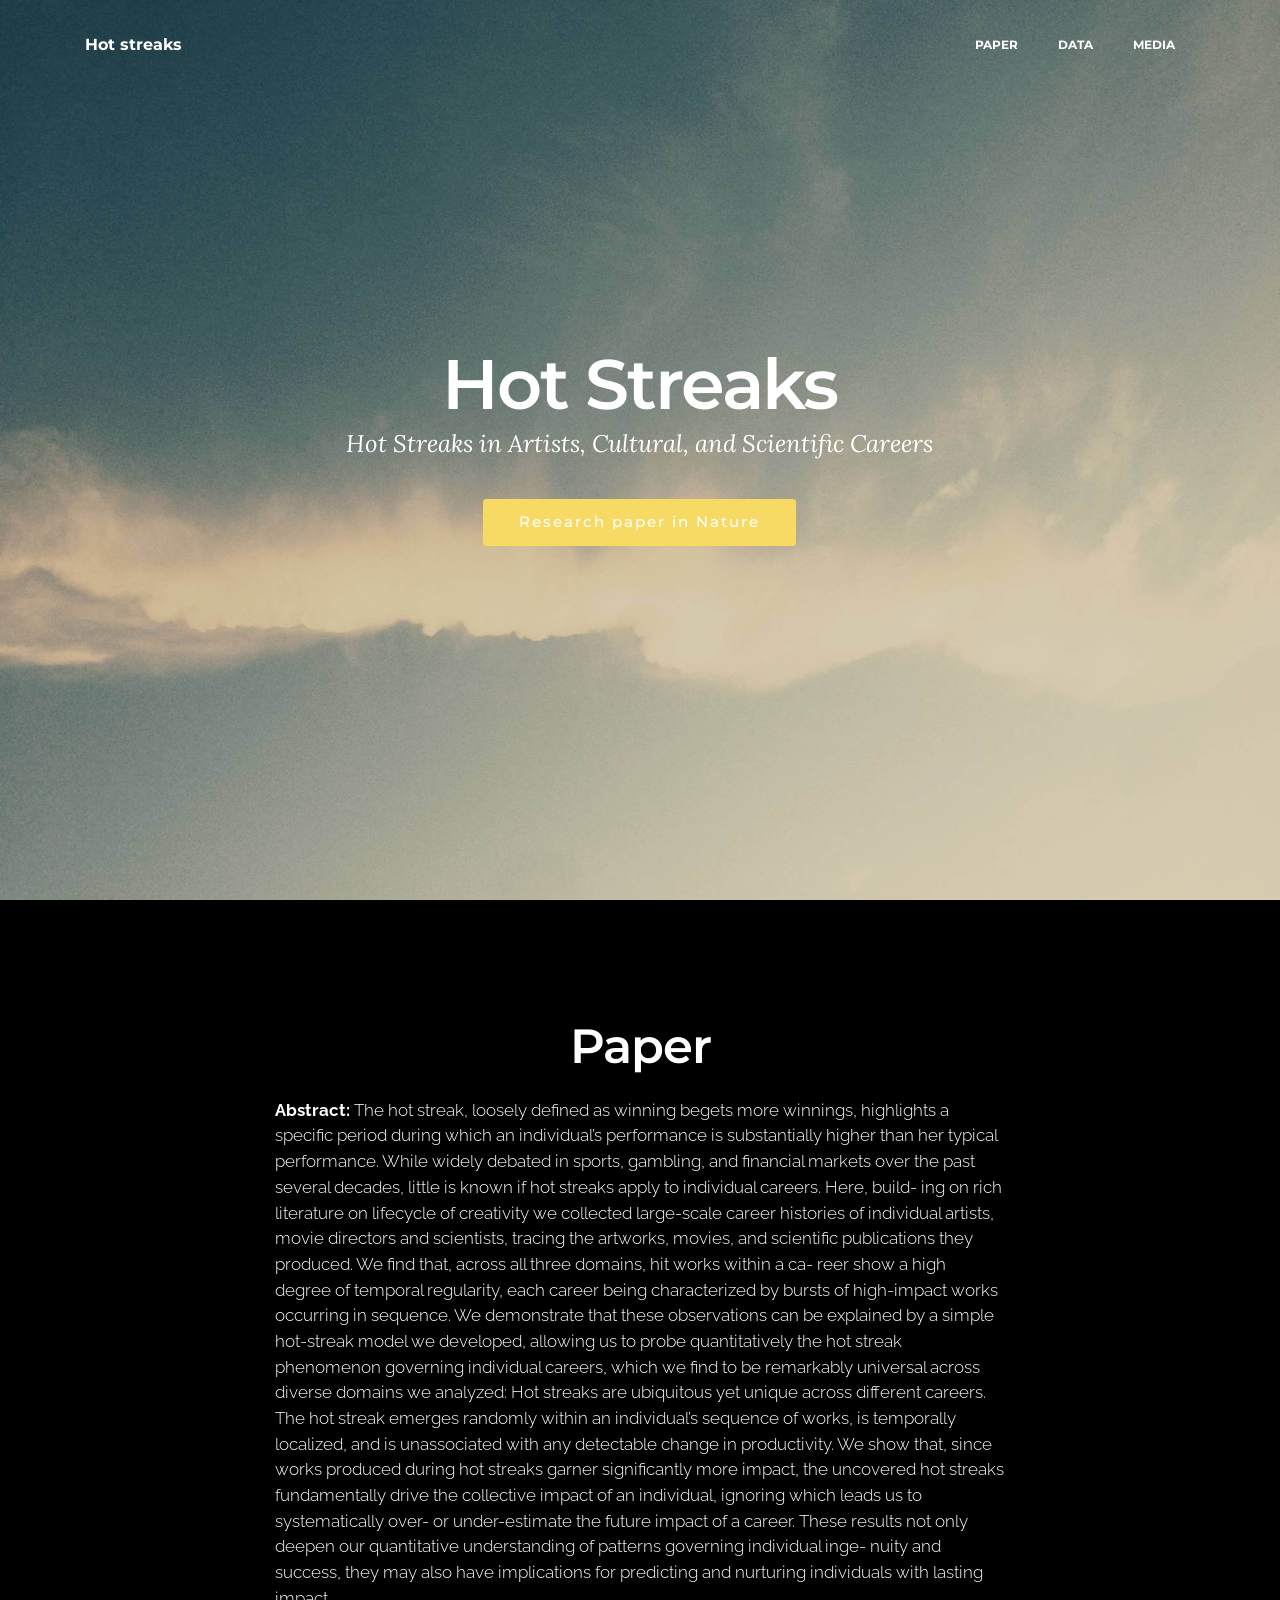
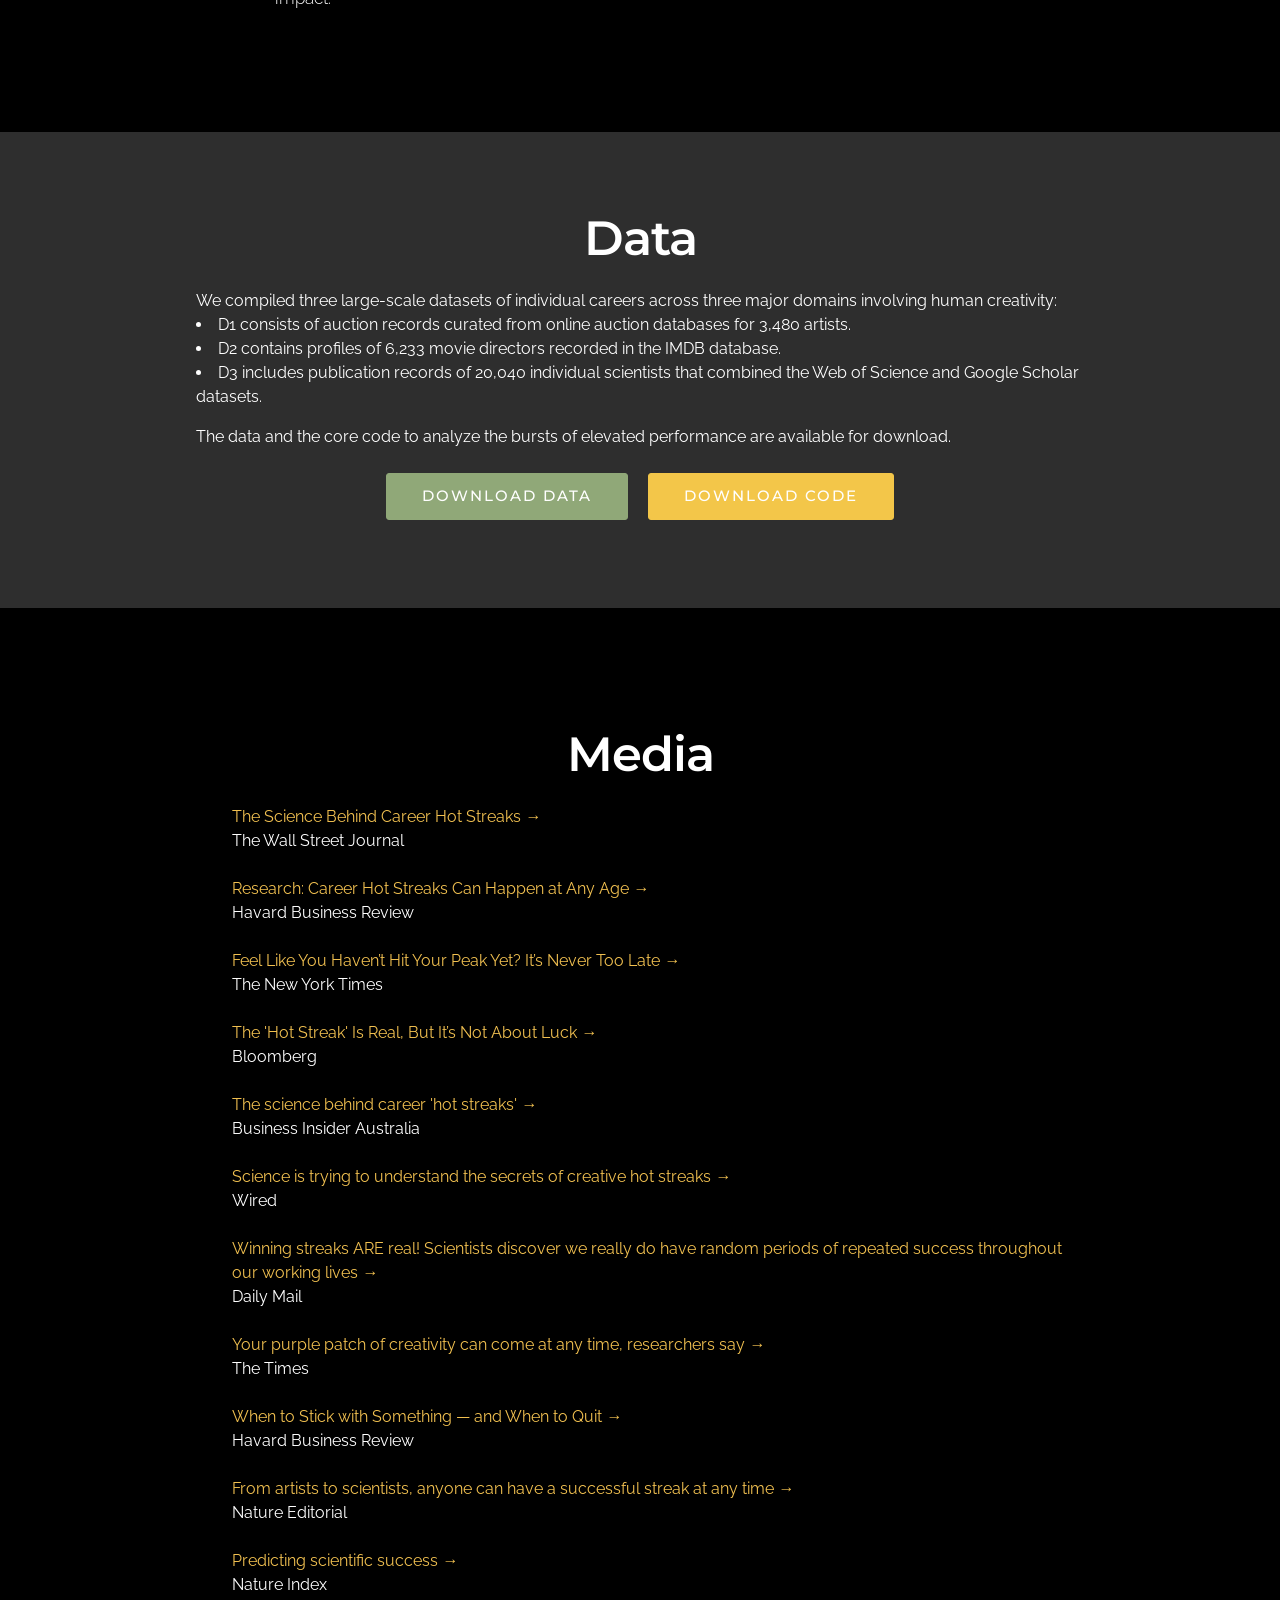
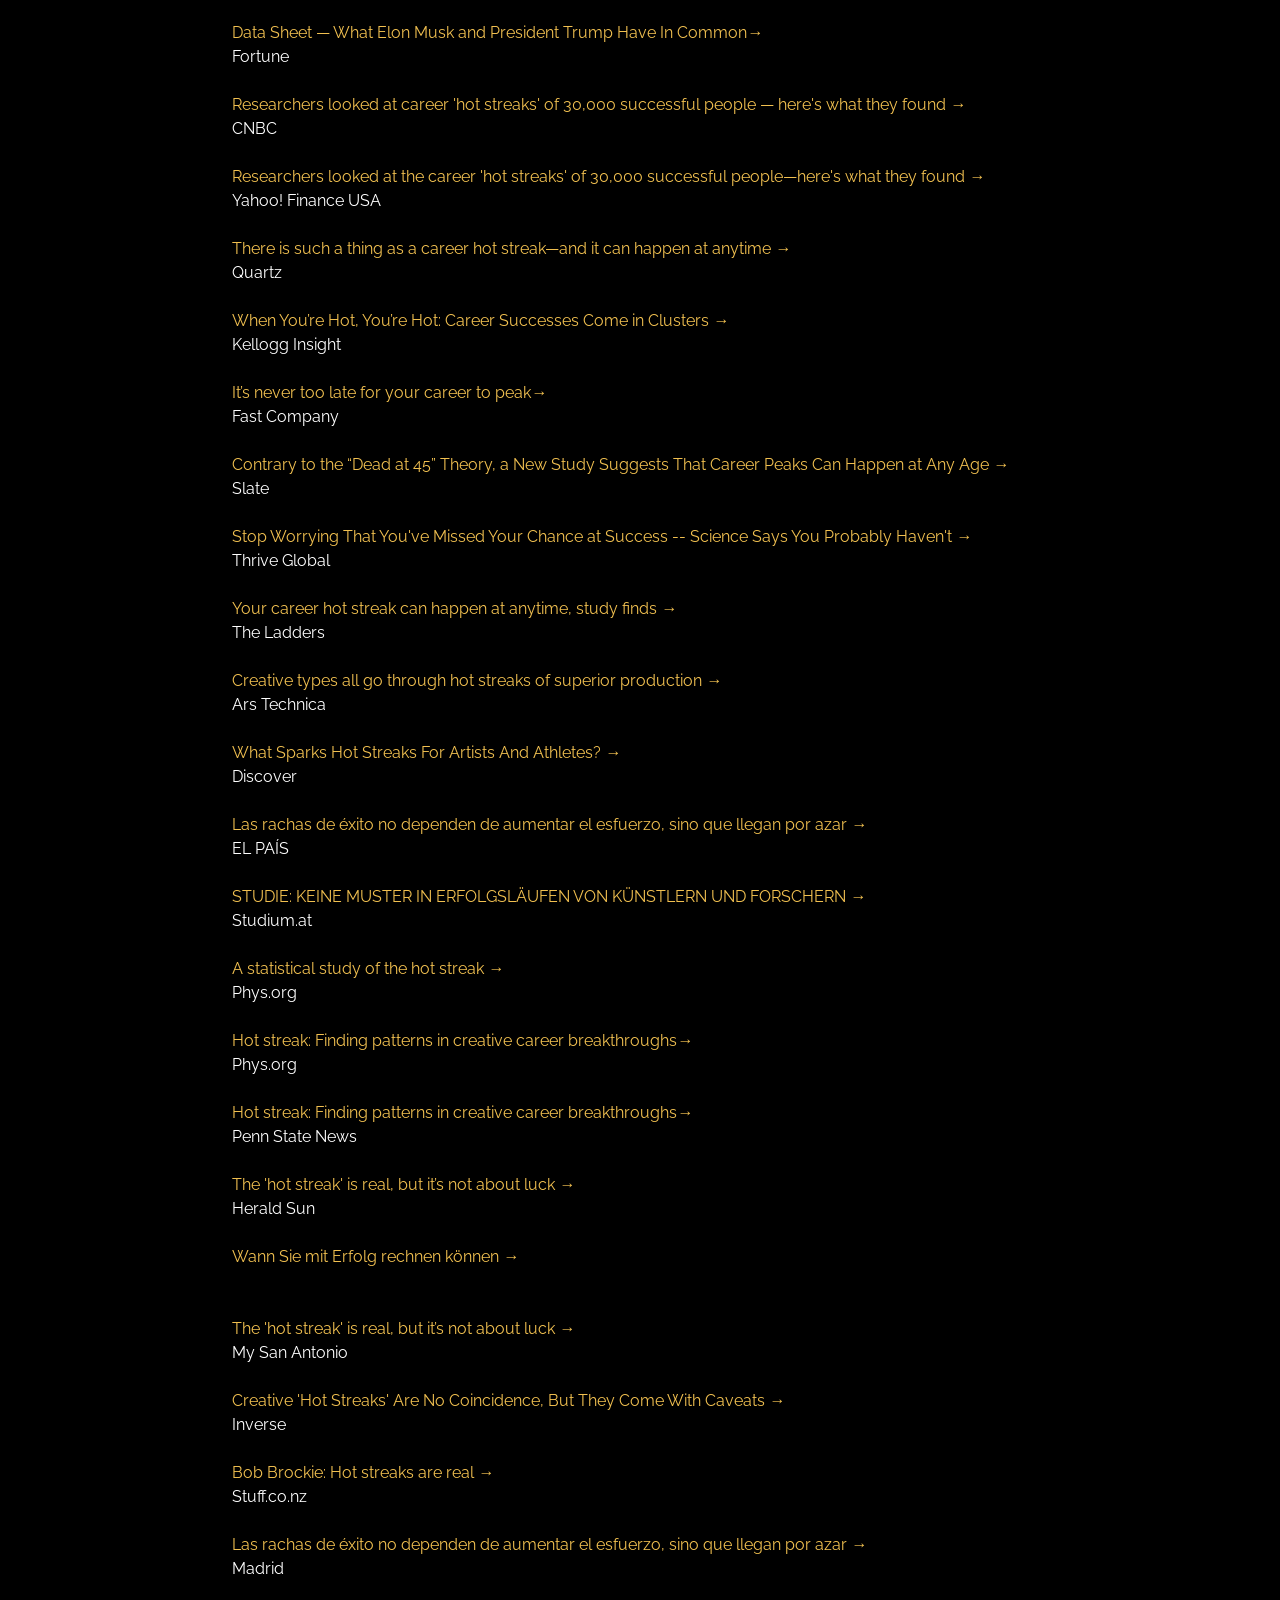
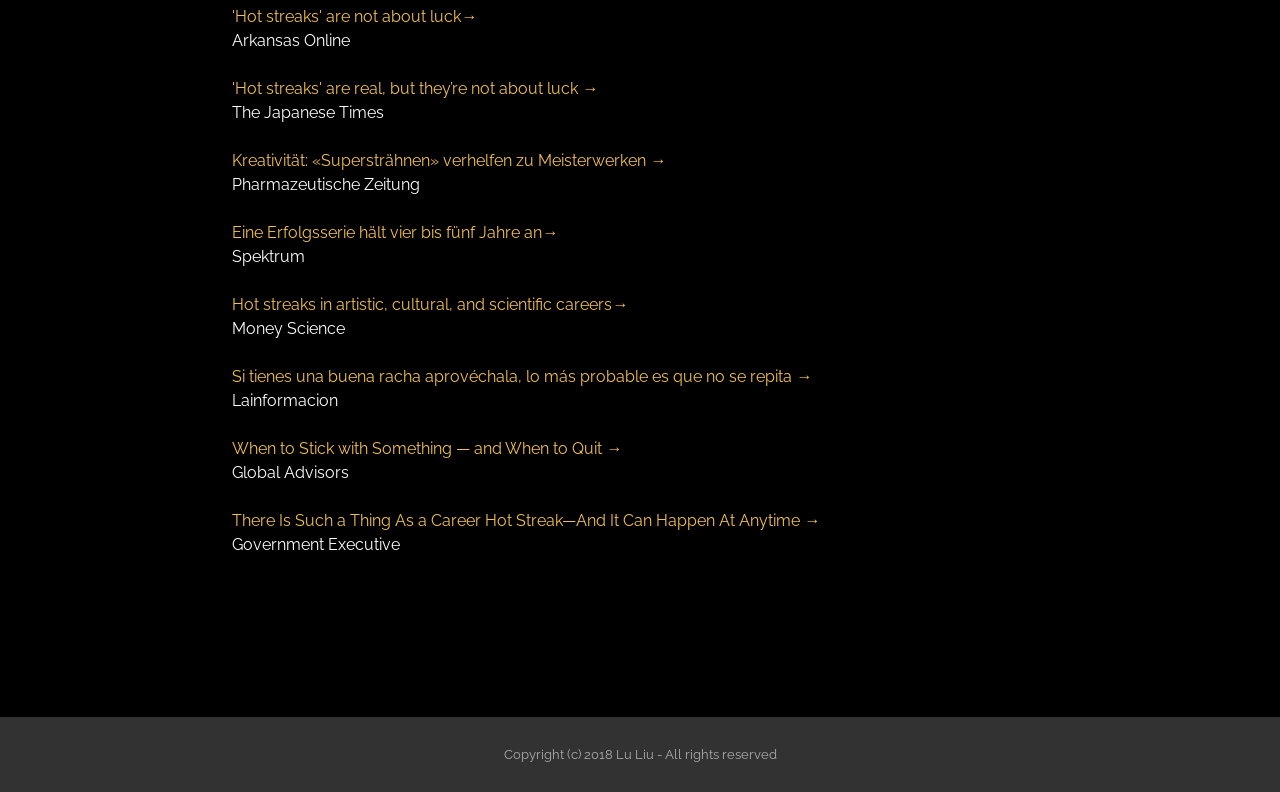
==== commit 30753572: "update" ====
--- a/index.html
+++ b/index.html
@@ -205,9 +205,14 @@
                     <li>Fast Company
                     <li></br>  
 
+                    <li><a href="https://slate.com/human-interest/2018/10/career-peaks-can-happen-at-any-age-according-to-new-study.html">Contrary to the “Dead at 45” Theory, a New Study Suggests That Career Peaks Can Happen at Any Age <span class="passthrough">&rarr;</span></a>
+                    <li>Slate
+                    <li></br>  
+
                     <li><a href="https://www.thriveglobal.com/stories/46412-stop-worrying-that-you-ve-missed-your-chance-at-success-science-says-you-probably-haven-t">Stop Worrying That You've Missed Your Chance at Success -- Science Says You Probably Haven't <span class="passthrough">&rarr;</span></a>
                     <li>Thrive Global
                     <li></br>  
+
 
                     <li><a href="https://www.theladders.com/career-advice/your-career-hot-streak-can-happen-at-anytime-study-finds">Your career hot streak can happen at anytime, study finds <span class="passthrough">&rarr;</span></a>
                     <li>The Ladders
